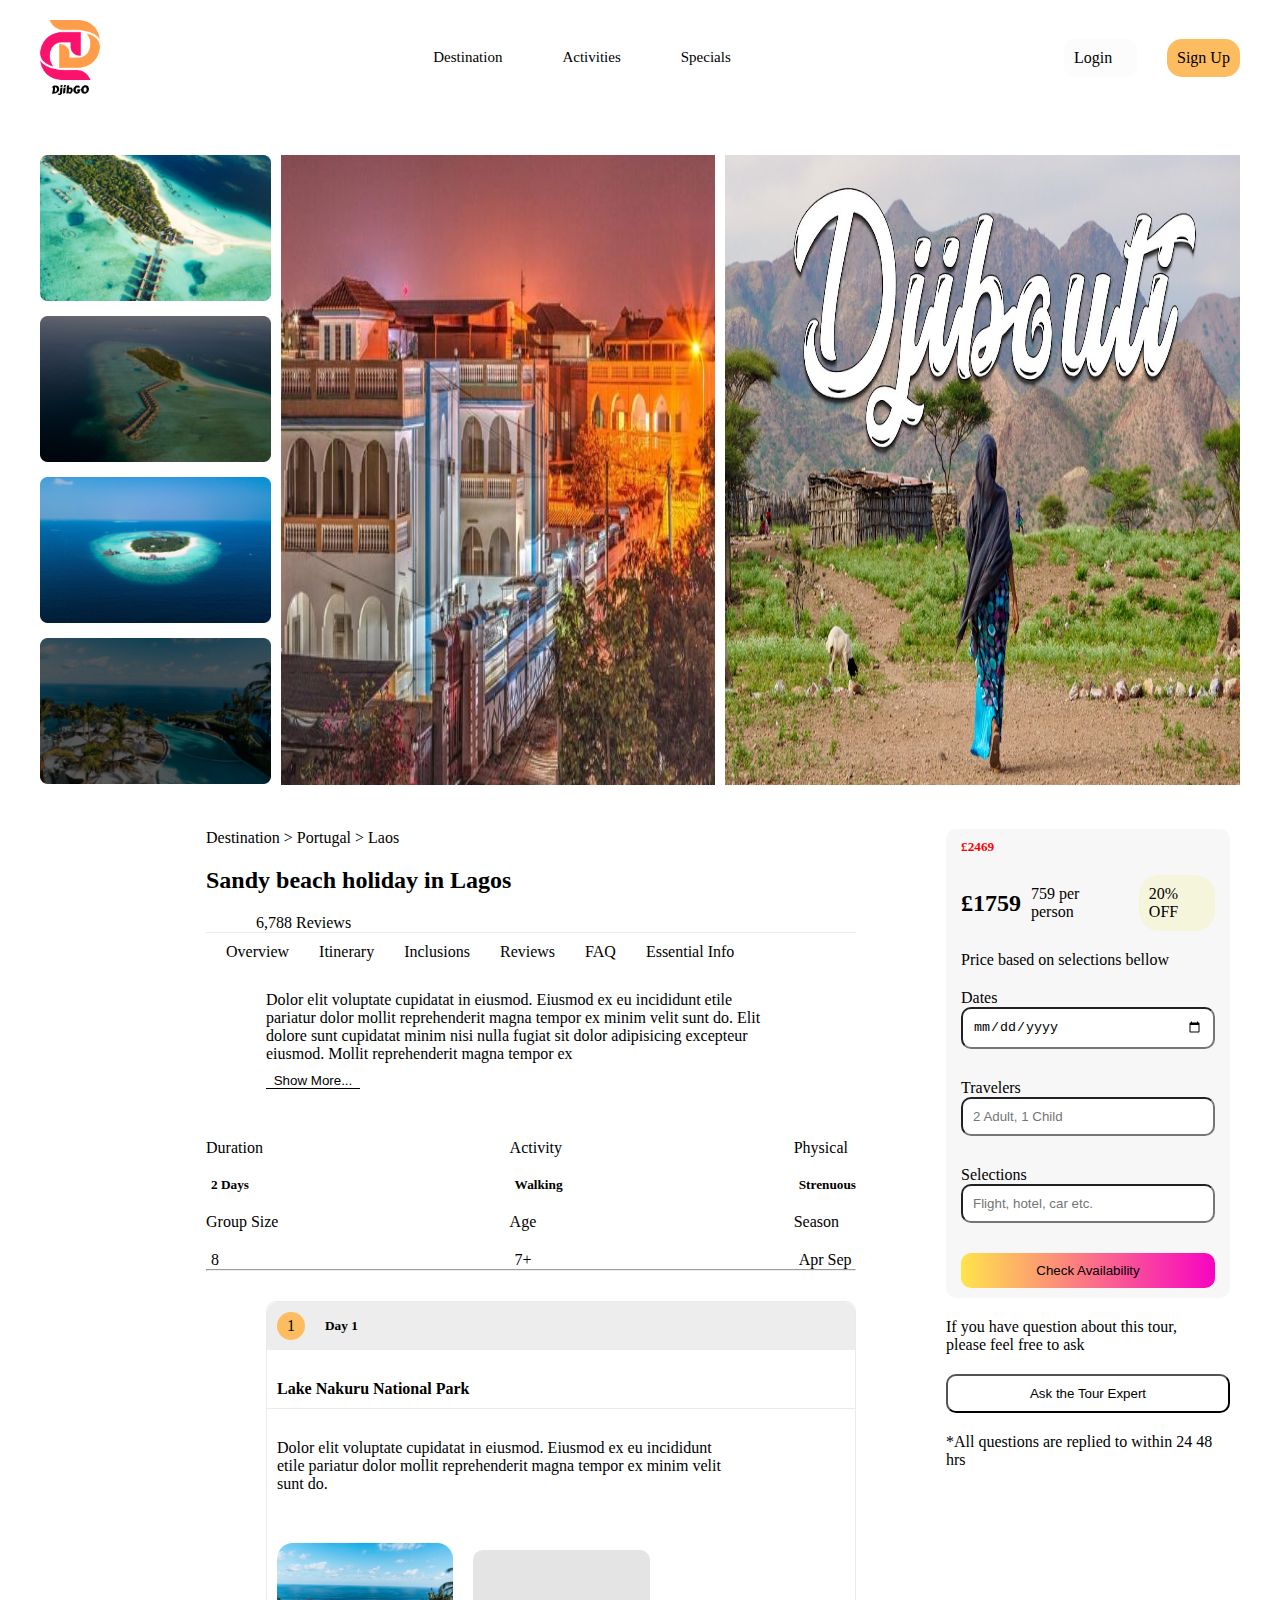
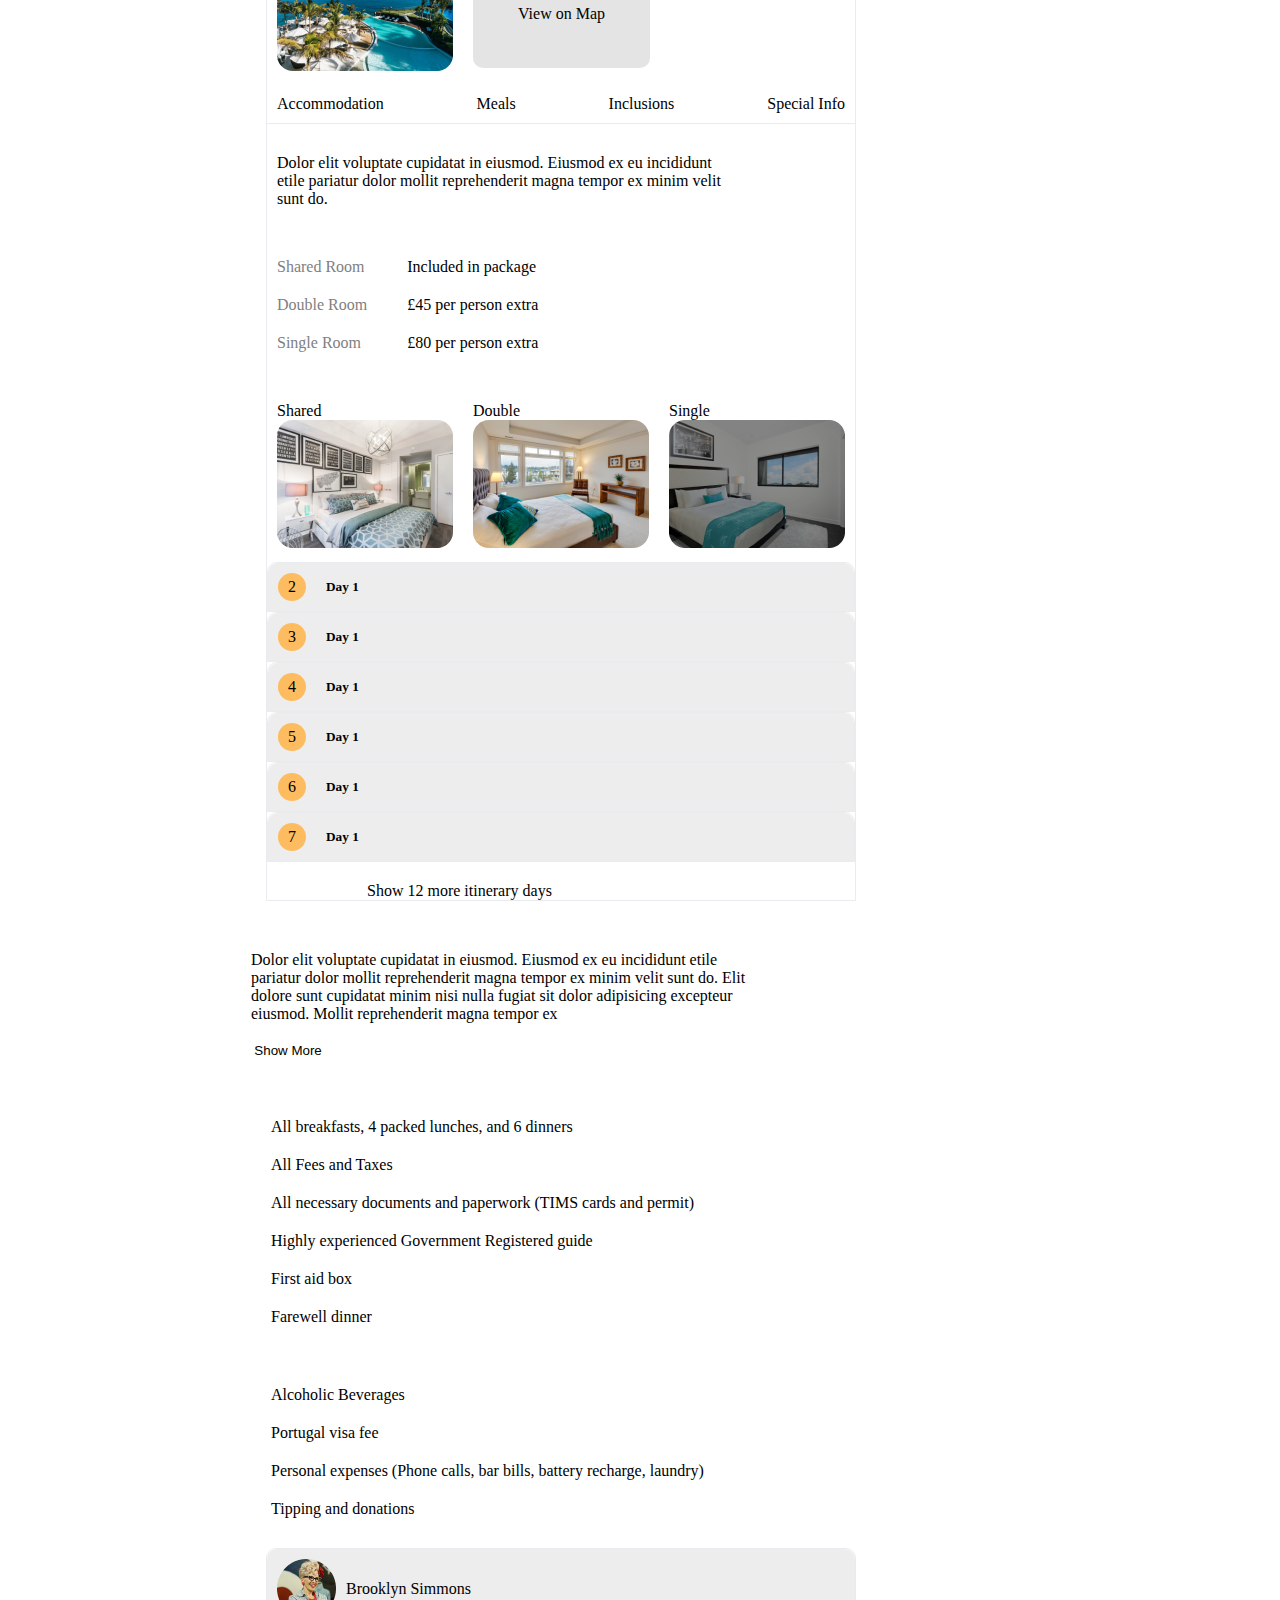
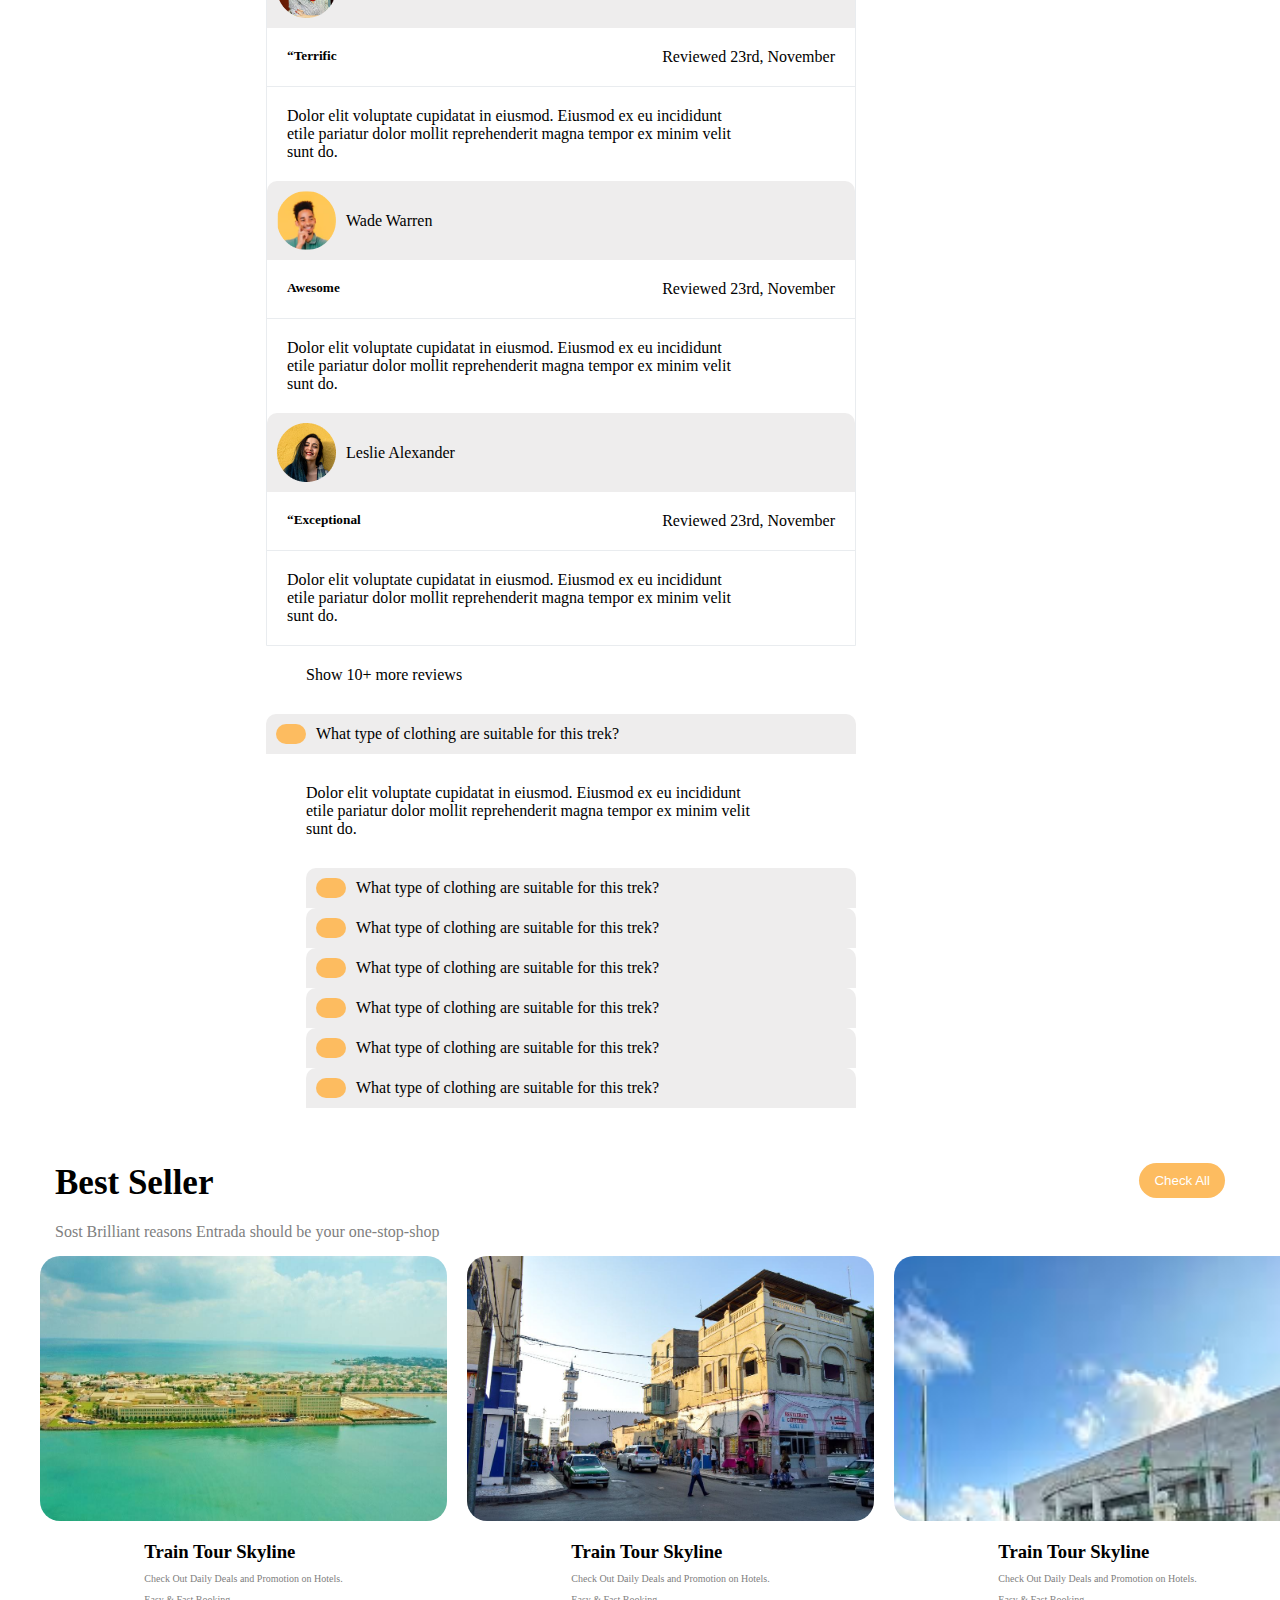
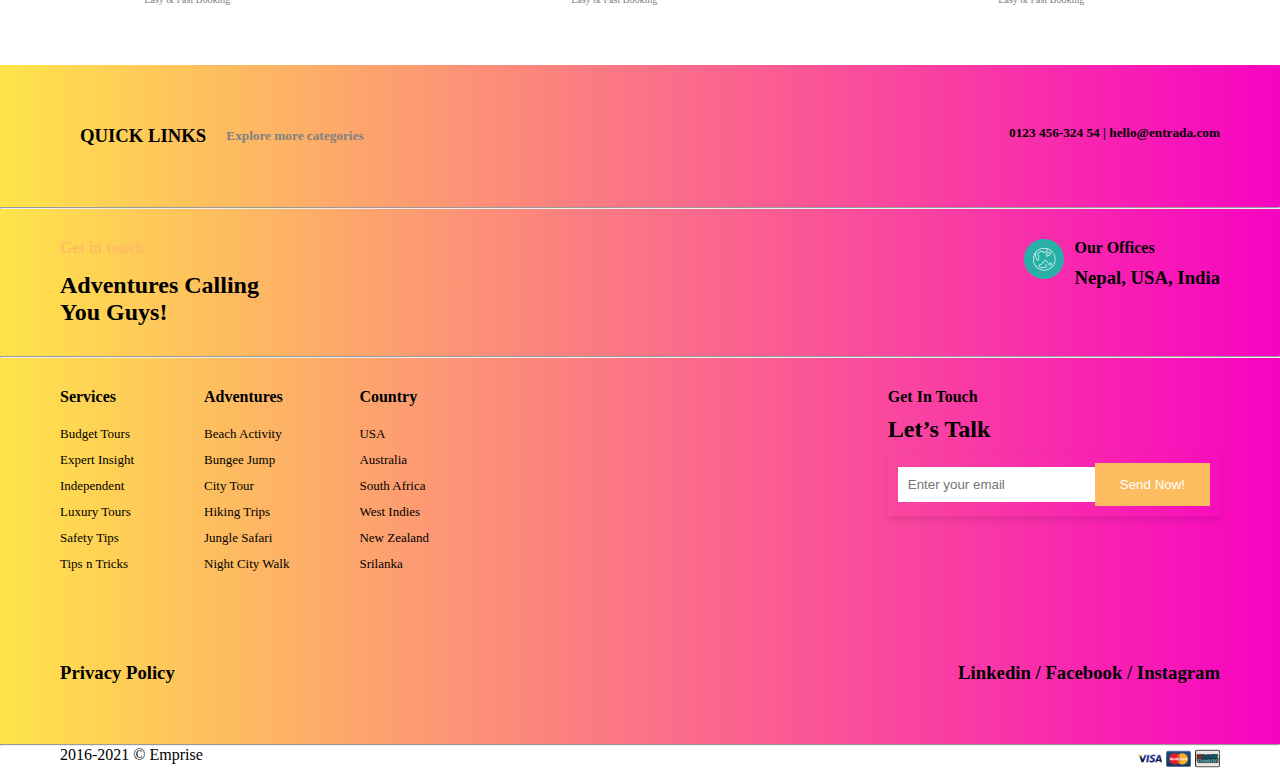
==== pages/detail.html @ 0db9b7c8 "some" ====
<!DOCTYPE html>
<html lang="en">
  <head>
    <meta charset="UTF-8" />
    <meta name="viewport" content="width=device-width, initial-scale=1.0" />
    <title>Document</title>
    <link
      rel="stylesheet"
      href="https://cdnjs.cloudflare.com/ajax/libs/font-awesome/6.5.2/css/all.min.css"
      integrity="sha512-SnH5WK+bZxgPHs44uWIX+LLJAJ9/2PkPKZ5QiAj6Ta86w+fsb2TkcmfRyVX3pBnMFcV7oQPJkl9QevSCWr3W6A=="
      crossorigin="anonymous"
      referrerpolicy="no-referrer"
    />
    <link
      rel="stylesheet"
      href="https://cdnjs.cloudflare.com/ajax/libs/OwlCarousel2/2.3.4/assets/owl.carousel.min.css"
    />

    <link
      rel="stylesheet"
      href="https://cdnjs.cloudflare.com/ajax/libs/OwlCarousel2/2.3.4/assets/owl.theme.default.min.css"
    />
    <script
      src="https://cdnjs.cloudflare.com/ajax/libs/jquery/3.7.1/jquery.min.js"
      integrity="sha512-v2CJ7UaYy4JwqLDIrZUI/4hqeoQieOmAZNXBeQyjo21dadnwR+8ZaIJVT8EE2iyI61OV8e6M8PP2/4hpQINQ/g=="
      crossorigin="anonymous"
      referrerpolicy="no-referrer"
    ></script>
    <!-- owl carousel js file -->
    <script src="https://cdnjs.cloudflare.com/ajax/libs/OwlCarousel2/2.3.4/owl.carousel.min.js"></script>
    <link rel="stylesheet" href="../style/detail.css" />
  </head>
  <body>
    <header>
      <div class="header-desktop">
        <img src="../images/logo.png" alt="" />
        <div class="header1">
          <div class="logo">
            <nav>
              <ul>
                <li><a href="">Destination</a></li>
                <li><a href="">Activities</a></li>
                <li><a href="">Specials</a></li>
                <a href=""><i class="fa-solid fa-magnifying-glass"></i></a>
              </ul>
            </nav>
          </div>
        </div>
        <div class="header-button">
          <a href="" class="button-1">Login</a>
          <a href="" class="button-2">Sign Up</a>
        </div>
      </div>

      <div class="phone-header">
        <i class="fa-solid fa-bars" id="hamburger-icon"></i>
        <img src="../images/logo.png" alt="" />
        <a href="" class="button-2">Explore</a>
      </div>

      <div class="phone-nav" id="phone-nav-item">
        <div class="logo-nav">
          <img src="../images/logo.png" alt="" />
          <i class="fas fa-times" id="header-close-button"></i>
        </div>
        <nav>
          <ul>
            <li><a href="">Destination</a></li>
            <li><a href="">Activities</a></li>
            <li><a href="">Specials</a></li>
          </ul>
        </nav>
      </div>
    </header>
    <main>
      <section class="details">
        <div class="pictures-4">
          <img src="../images/Image 01.png" alt="" />
          <img src="../images/Image 02.png" alt="" />
          <img src="../images/Image 03.png" alt="" />
          <img src="../images/Image 04.png" alt="" />
        </div>
        <div class="dettails-items owl-carousel owl-theme">
          <div class="picture-1">
            <img src="../images/DJ-by-night.jpg" alt="" />
            <div class="image">
              <i class="fa-regular fa-image"></i>
              <p>1/20</p>
            </div>
          </div>
          <div class="picture-1">
            <img src="../images/maxresdefault.jpg" alt="" />
            <div class="image">
              <i class="fa-regular fa-image"></i>
              <p>1/20</p>
            </div>
          </div>
        </div>
      </section>
      <section class="holiday">
        <div>
          <div>
            <div class="sandy">
              <div class="portugal">
                <p>Destination > Portugal > Laos</p>
                <h2>Sandy beach holiday in Lagos</h2>
                <div class="star">
                  <i class="fa-solid fa-star"></i>
                  <i class="fa-solid fa-star"></i>
                  <i class="fa-solid fa-star"></i>
                  <i class="fa-solid fa-star"></i>
                  <i class="fa-solid fa-star"></i>
                  <p>6,788 Reviews</p>
                </div>
              </div>
            </div>
            <div class="view">
              <ul>
                <li>Overview</li>
                <li>Itinerary</li>
                <li>Inclusions</li>
                <li>Reviews</li>
                <li>FAQ</li>
                <li>Essential Info</li>
              </ul>
            </div>
            <div class="file">
              <div>
                <i class="fa-regular fa-file-lines"></i>
              </div>
              <div class="file-text">
                <p>
                  Dolor elit voluptate cupidatat in eiusmod. Eiusmod ex eu
                  incididunt etile <br />
                  pariatur dolor mollit reprehenderit magna tempor ex minim
                  velit sunt do. Elit <br />
                  dolore sunt cupidatat minim nisi nulla fugiat sit dolor
                  adipisicing excepteur <br />
                  eiusmod. Mollit reprehenderit magna tempor ex
                </p>
                <button>Show More...</button>
              </div>
            </div>
            <div class="duration">
              <div class="size">
                <p>Duration</p>
                <div class="walking">
                  <i class="fa-regular fa-clock"></i>
                  <h5>2 Days</h5>
                </div>
                <p>Group Size</p>
                <div class="walking">
                  <i class="fa-solid fa-user-group"></i>
                  <p>8</p>
                </div>
              </div>
              <div class="size">
                <p>Activity</p>
                <div class="walking">
                  <i class="fa-solid fa-person-walking"></i>
                  <h5>Walking</h5>
                </div>
                <p>Age</p>
                <div class="walking">
                  <i class="fa-solid fa-cake-candles"></i>
                  <p>7+</p>
                </div>
              </div>
              <div class="size">
                <p>Physical</p>
                <div class="walking">
                  <i class="fa-solid fa-hand-fist"></i>
                  <h5>Strenuous</h5>
                </div>
                <p>Season</p>
                <div class="walking">
                  <i class="fa-solid fa-gear"></i>
                  <p>Apr Sep</p>
                </div>
              </div>
            </div>
            <hr />
            <div class="day-1">
              <div class="icon">
                <i class="fa-regular fa-map"></i>
              </div>
              <div class="border">
                <div class="solid">
                  <div class="one">
                    <p>1</p>
                    <h5>Day 1</h5>
                  </div>
                  <div>
                    <i class="fa-solid fa-chevron-down"></i>
                  </div>
                </div>
                <div class="lake">
                  <h4>Lake Nakuru National Park</h4>
                </div>
                <div class="dolor">
                  <p>
                    Dolor elit voluptate cupidatat in eiusmod. Eiusmod ex eu
                    incididunt <br />
                    etile pariatur dolor mollit reprehenderit magna tempor ex
                    minim velit <br />
                    sunt do.
                  </p>
                </div>
                <div class="on-map">
                  <div>
                    <img src="../images/Image (2).png" alt="" />
                  </div>
                  <div class="on">
                    <i class="fa-solid fa-location-dot"></i>
                    <p>View on Map</p>
                  </div>
                </div>
                <div class="meals">
                  <ul>
                    <li>Accommodation</li>
                    <li>Meals</li>
                    <li>Inclusions</li>
                    <li>Special Info</li>
                  </ul>
                </div>
                <div class="dolor">
                  <p>
                    Dolor elit voluptate cupidatat in eiusmod. Eiusmod ex eu
                    incididunt <br />
                    etile pariatur dolor mollit reprehenderit magna tempor ex
                    minim velit <br />
                    sunt do.
                  </p>
                </div>
                <div class="package">
                  <div class="extra">
                    <p class="text-grey">Shared Room</p>
                    <p class="text-grey">Double Room</p>
                    <p class="text-grey">Single Room</p>
                  </div>
                  <div class="extra">
                    <p>Included in package</p>
                    <p>£45 per person extra</p>
                    <p>£80 per person extra</p>
                  </div>
                </div>
                <div class="double">
                  <div>
                    <p>Shared</p>
                    <img src="../images/Rectangle 27.png" alt="" />
                  </div>
                  <div>
                    <p>Double</p>
                    <img src="../images/Rectangle 27 (1).png" alt="" />
                  </div>
                  <div>
                    <p>Single</p>
                    <img src="../images/Rectangle 27 (2).png" alt="" />
                  </div>
                </div>
                <div class="border">
                  <div class="solid">
                    <div class="one">
                      <p>2</p>
                      <h5>Day 1</h5>
                    </div>
                    <div>
                      <i class="fa-solid fa-chevron-down"></i>
                    </div>
                  </div>
                </div>
                <div class="border">
                  <div class="solid">
                    <div class="one">
                      <p>3</p>
                      <h5>Day 1</h5>
                    </div>
                    <div>
                      <i class="fa-solid fa-chevron-down"></i>
                    </div>
                  </div>
                </div>
                <div class="border">
                  <div class="solid">
                    <div class="one">
                      <p>4</p>
                      <h5>Day 1</h5>
                    </div>
                    <div>
                      <i class="fa-solid fa-chevron-down"></i>
                    </div>
                  </div>
                </div>
                <div class="border">
                  <div class="solid">
                    <div class="one">
                      <p>5</p>
                      <h5>Day 1</h5>
                    </div>
                    <div>
                      <i class="fa-solid fa-chevron-down"></i>
                    </div>
                  </div>
                </div>
                <div class="border">
                  <div class="solid">
                    <div class="one">
                      <p>6</p>
                      <h5>Day 1</h5>
                    </div>
                    <div>
                      <i class="fa-solid fa-chevron-down"></i>
                    </div>
                  </div>
                </div>
                <div class="border">
                  <div class="solid">
                    <div class="one">
                      <p>7</p>
                      <h5>Day 1</h5>
                    </div>
                    <div>
                      <i class="fa-solid fa-chevron-down"></i>
                    </div>
                  </div>
                </div>
                <div class="more">
                  <p>Show 12 more itinerary days</p>
                </div>
              </div>
            </div>
          </div>
          <section class="elit">
            <div>
              <i class="fa-solid fa-umbrella"></i>
            </div>
            <div class="pariatur">
              <div class="sunt">
                <p>Dolor elit voluptate cupidatat in eiusmod. Eiusmod ex eu incididunt etile <br>
                  pariatur dolor mollit reprehenderit magna tempor ex minim velit sunt do. Elit <br>
                  dolore sunt cupidatat minim nisi nulla fugiat sit dolor adipisicing excepteur <br>
                  eiusmod. Mollit reprehenderit magna tempor ex</p>
                  <button>Show More</button>
              </div>
                <div class="lunches">
                 <div class="dinners">
                  <i class="fa-solid fa-check"></i>
                  <p>All breakfasts, 4 packed lunches, and 6 dinners</p>
                 </div>
                 <div class="dinners">
                  <i class="fa-solid fa-check"></i>
                  <p>All Fees and Taxes</p>
                 </div>
                 <div class="dinners">
                  <i class="fa-solid fa-check"></i>
                  <p>All necessary documents and paperwork (TIMS cards and permit)</p>
                 </div>
                 <div class="dinners">
                  <i class="fa-solid fa-check"></i>
                  <p>Highly experienced Government Registered guide</p>
                 </div>
                 <div class="dinners">
                  <i class="fa-solid fa-check"></i>
                  <p>First aid box</p>
                 </div>
                 <div  class="dinners">
                  <i class="fa-solid fa-check"></i>
                 <p>Farewell dinner</p>
                 </div>
                 <div class="lunches">
                  <div class="visa">
                    <i class="fa-solid fa-xmark"></i>
                    <p>Alcoholic Beverages</p>
                  </div>
                  <div class="visa">
                    <i class="fa-solid fa-xmark"></i>
                    <p>Portugal visa fee</p>
                  </div>
                 <div class="visa" >
                  <i class="fa-solid fa-xmark"></i>
                  <p>Personal expenses (Phone calls, bar bills, battery recharge, laundry)</p>
                 </div>
                 <div class="visa">
                  <i class="fa-solid fa-xmark"></i>
                  <p>Tipping and donations</p>
                 </div>
                 </div>
                </div>
            </div>
          </section>
              <div class="day-1">
               <div class="icon">
                <i class="fa-solid fa-star-of-david"></i>
               </div>
                <div class="border">
                  <div class="solid">
                    <div class="brooklyn">
                      <img src="../images/Badge.png" alt="">
                      <p>Brooklyn Simmons</p>
                    </div>
                  <div class="simons">
                    <i class="fa-solid fa-star"></i>
                  <i class="fa-solid fa-star"></i>
                  <i class="fa-solid fa-star"></i>
                  <i class="fa-solid fa-star"></i>
                  <i class="fa-solid fa-star"></i>
                  </div>
                  </div>
                  <div class="november">
                    <h5>“Terrific</h5>
                    <p>Reviewed 23rd, November</p>
                  </div>
                  <div class="molit">
                    <p>Dolor elit voluptate cupidatat in eiusmod. Eiusmod ex eu incididunt <br>
                      etile pariatur dolor mollit reprehenderit magna tempor ex minim velit <br>
                      sunt do.</p>
                  </div>
                  <div class="solid">
                    <div class="brooklyn">
                      <img src="../images/Badge (1).png" alt="">
                      <p>Wade Warren</p>
                    </div>
                  <div class="simons">
                    <i class="fa-solid fa-star"></i>
                  <i class="fa-solid fa-star"></i>
                  <i class="fa-solid fa-star"></i>
                  <i class="fa-solid fa-star"></i>
                  <i class="fa-solid fa-star"></i>
                  </div>
                  </div>
                  <div class="november">
                    <h5>Awesome</h5>
                    <p>Reviewed 23rd, November</p>
                  </div>
                  <div class="molit">
                    <p>Dolor elit voluptate cupidatat in eiusmod. Eiusmod ex eu incididunt <br>
                      etile pariatur dolor mollit reprehenderit magna tempor ex minim velit <br>
                      sunt do.</p>
                  </div>
                  <div class="solid">
                    <div class="brooklyn">
                      <img src="../images/Badge (2).png" alt="">
                      <p>Leslie Alexander</p>
                    </div>
                  <div class="simons">
                    <i class="fa-solid fa-star"></i>
                  <i class="fa-solid fa-star"></i>
                  <i class="fa-solid fa-star"></i>
                  <i class="fa-solid fa-star"></i>
                  <i class="fa-solid fa-star"></i>
                  </div>
                  </div>
                  <div class="november">
                    <h5>“Exceptional</h5>
                    <p>Reviewed 23rd, November</p>
                  </div>
                  <div class="molit">
                    <p>Dolor elit voluptate cupidatat in eiusmod. Eiusmod ex eu incididunt <br>
                      etile pariatur dolor mollit reprehenderit magna tempor ex minim velit <br>
                      sunt do.</p>
                  </div>
                </div>
              </div>
              <div class="more">
                <p>Show 10+ more reviews</p>
              </div>
              <div class="day-1">
                <div class="icon">
                  <i class="fa-regular fa-circle-question"></i>
                </div>
              <div class="solid">
               <div class="what">
                <i class="fa-solid fa-question"></i>
                <p>What type of clothing are suitable for this trek?</p>
               </div>
                <div>
                  <i class="fa-solid fa-chevron-down"></i>
                </div>
              </div> 
              </div>
              <div class="type">
              <p>Dolor elit voluptate cupidatat in eiusmod. Eiusmod ex eu incididunt <br>
                etile pariatur dolor mollit reprehenderit magna tempor ex minim velit <br>
                sunt do.</p>
            </div>
            <div class="velit">
              <div class="solid">
                <div class="what">
                 <i class="fa-solid fa-question"></i>
                 <p>What type of clothing are suitable for this trek?</p>
                </div>
                 <div>
                   <i class="fa-solid fa-chevron-down"></i>
                 </div>
               </div> 
               <div class="solid">
                <div class="what">
                 <i class="fa-solid fa-question"></i>
                 <p>What type of clothing are suitable for this trek?</p>
                </div>
                 <div>
                   <i class="fa-solid fa-chevron-down"></i>
                 </div>
               </div> 
               <div class="solid">
                <div class="what">
                 <i class="fa-solid fa-question"></i>
                 <p>What type of clothing are suitable for this trek?</p>
                </div>
                 <div>
                   <i class="fa-solid fa-chevron-down"></i>
                 </div>
               </div> 
               <div class="solid">
                <div class="what">
                 <i class="fa-solid fa-question"></i>
                 <p>What type of clothing are suitable for this trek?</p>
                </div>
                 <div>
                   <i class="fa-solid fa-chevron-down"></i>
                 </div>
               </div> 
               <div class="solid">
                <div class="what">
                 <i class="fa-solid fa-question"></i>
                 <p>What type of clothing are suitable for this trek?</p>
                </div>
                 <div>
                   <i class="fa-solid fa-chevron-down"></i>
                 </div>
               </div> 
               <div class="solid">
                <div class="what">
                 <i class="fa-solid fa-question"></i>
                 <p>What type of clothing are suitable for this trek?</p>
                </div>
                 <div>
                   <i class="fa-solid fa-chevron-down"></i>
                 </div>
               </div> 
            </div>
            </div>
         <div>
          <div class="person">
            <h5>£2469</h5>
            <div class="per">
              <div class="flex">
                <h2>£1759</h2>
                <p>759 per person</p>
              </div>
              <div class="off">
                <p>20% OFF</p>
              </div>
            </div>
            <p>Price based on selections bellow</p>
            <div class="input">
              <div>
                <p>Dates</p>
                <input type="date" placeholder="Select preferred dates" />
              </div>
              <div>
                <p>Travelers</p>
                <input type="text" placeholder="2 Adult, 1 Child" />
              </div>
              <div>
                <p>Selections</p>
                <input type="text" placeholder="Flight, hotel, car etc." />
              </div>
              <button>Check Availability</button>
            </div>
          </div>
          <div class="free">
            <p>
              If you have question about this tour, <br />
              please feel free to ask
            </p>
            <button>Ask the Tour Expert</button>
            <p>*All questions are replied to within 24 48 hrs</p>
          </div>
        </div>
      </section>
      <section class="seller">
        <div class="seller-title">
            <div class="best">
                <h2>Best Seller</h2>
                <p class="text-grey">Sost Brilliant reasons Entrada should be your one-stop-shop</p>
            </div>
            <div>
                <button>Check All</button>
            </div>
        </div>
        <div class="nature">
            <div class="train train-1">
                <div class="days-content">
                    <div class="days">
                        <div>
                            <p>30%</p>
                        </div>
                        <div class="night">
                            <div class="day-night">
                                <h6>10 Days | 09 Night</h6>
                                <h3>$895.50</h3>
                            </div>
                            <div class="explore">
                                <i class="fa-solid fa-share-nodes"></i>
                                <button>Explore</button>
                            </div>
                        </div>
                    </div>
                </div>
                <div>
                    <div class="sky">
                        <h3>Train Tour Skyline</h3>
                        <p class="text-grey">Check Out Daily Deals and Promotion on Hotels.</p>
                        <p class="text-grey">Easy & Fast Booking</p>
                    </div>
                </div>
            </div>
            <div class="train train-2">
                <div class="days-content">
                    <div class="days">
                        <div>
                            <p>30%</p>
                        </div>
                        <div class="night">
                            <div class="day-night">
                                <h6>10 Days | 09 Night</h6>
                                <h3>$895.50</h3>
                            </div>
                            <div class="explore">
                                <i class="fa-solid fa-share-nodes"></i>
                                <button>Explore</button>
                            </div>
                        </div>
                    </div>
                </div>
                <div>
                    <div class="sky">
                        <h3>Train Tour Skyline</h3>
                        <p class="text-grey">Check Out Daily Deals and Promotion on Hotels.</p>
                        <p class="text-grey">Easy & Fast Booking</p>
                    </div>
                </div>
            </div>
            <div class="train train-3">
                <div class="days-content">
                    <div class="days">
                        <div>
                            <p>30%</p>
                        </div>
                        <div class="night">
                            <div class="day-night">
                                <h6>10 Days | 09 Night</h6>
                                <h3>$895.50</h3>
                            </div>
                            <div class="explore">
                                <i class="fa-solid fa-share-nodes"></i>
                                <button>Explore</button>
                            </div>
                        </div>
                    </div>
                </div>
                <div>
                    <div class="sky">
                        <h3>Train Tour Skyline</h3>
                        <p class="text-grey">Check Out Daily Deals and Promotion on Hotels.</p>
                        <p class="text-grey">Easy & Fast Booking</p>
                    </div>
                </div>
            </div>
        </div>
    </section>
     
    </main>
    <footer>
      <div class="links">
        <div class="plus">
          <i class="fa-solid fa-circle-plus"></i>
          <h3>QUICK LINKS</h3>
          <h5 class="text-grey">Explore more categories</h5>
        </div>
        <div>
          <h5>0123 456-324 54 | hello@entrada.com</h5>
        </div>
      </div>
      <hr />
      <div class="footer-content">
        <div class="guys">
          <h4>Get in touch</h4>
          <h2>
            Adventures Calling <br />
            You Guys!
          </h2>
        </div>
        <div class="usa">
          <div>
            <img src="../images/Icon.png" alt="" />
          </div>
          <div class="india">
            <h4>Our Offices</h4>
            <h3>Nepal, USA, India</h3>
            <i class="fa-solid fa-arrow-right-long"></i>
          </div>
        </div>
      </div>
      <hr />
      <div class="footer-items">
        <div class="footer-service">
          <div class="footer-item">
            <h4>Services</h4>
            <ul>
              <li>Budget Tours</li>
              <li>Expert Insight</li>
              <li>Independent</li>
              <li>Luxury Tours</li>
              <li>Safety Tips</li>
              <li>Tips n Tricks</li>
            </ul>
          </div>
          <div class="footer-item">
            <h4>Adventures</h4>
            <ul>
              <li>Beach Activity</li>
              <li>Bungee Jump</li>
              <li>City Tour</li>
              <li>Hiking Trips</li>
              <li>Jungle Safari</li>
              <li>Night City Walk</li>
            </ul>
          </div>
          <div class="footer-item">
            <h4>Country</h4>
            <ul>
              <li>USA</li>
              <li>Australia</li>
              <li>South Africa</li>
              <li>West Indies</li>
              <li>New Zealand</li>
              <li>Srilanka</li>
            </ul>
          </div>
        </div>
        <div>
          <div class="touch">
            <h4>Get In Touch</h4>
            <div class="let">
              <h2>Let’s Talk</h2>
              <i class="fa-solid fa-arrow-right-long"></i>
            </div>
            <div class="envelope">
              <i class="fa-regular fa-envelope"></i>
              <input type="text" placeholder="Enter your email" />
              <button>Send Now!</button>
            </div>
          </div>
        </div>
      </div>
      <div class="policy">
        <div>
          <h3>Privacy Policy</h3>
        </div>
        <div>
          <h3>Linkedin / Facebook / Instagram</h3>
        </div>
      </div>
      <hr />
      <div class="emprise">
        <div>
          <p>2016-2021 © Emprise</p>
        </div>
        <div>
          <img src="../images/visa (1).png" alt="" />
          <img src="../images/card.png" alt="" />
          <img src="../images/bank-transfer.png" alt="" />
        </div>
      </div>
    </footer>
    <script src="../scripts/carousel.js"></script>
  </body>
</html>
---- style/detail.css ----
* {
    box-sizing: border-box;
    padding: 0;
    margin: 0;
  }
  .text-grey {
    color: grey;
  }



header {
    display: flex;
    justify-content: space-between;
    padding: 20px 40px;
    align-items: center;
}

.header-desktop{
    display: flex;
    justify-content: space-between;
}

header img {
    width: 5%;
}
nav ul{
    display: flex;
    justify-content: space-between;
    list-style: none;
    font-size: 15px;
}
nav li  a {
    text-decoration: none;
    margin: 0 30px;
    color: black;
    gap: 30px;
}
.logo {
    display: flex;
    align-items: center;
    gap: 20px;
}
.header1 {
    display: flex;
    align-items: center;
    gap: 50px;
    padding: 15px;
}
header  .header-button  {
    display: flex;
    justify-content: space-between;
    align-items: center;
    gap: 30px;
}
.header-button a { 
    text-decoration: none;
    color: #000;
    width: 73px;  
}
.button-1 {
    background-color: rgba(244, 244, 245, 0.24);
    padding: 10px;
    border-radius: 10px;
}
.button-2 {
    background-color: #fdbc60;
    padding: 10px;
    border-radius: 15px;
}




.phone-header a{
    text-decoration: none;
}
.phone-nav {
    height: 100vh;
    display: none;
    align-items: center;
    z-index: 100;
    position: fixed;
    background-color: rgb(2, 25, 41);
    left: 0;
    right: 0;
    top: 0;
    bottom: 0;
}
.logo-nav {
    display: flex;
    align-items: center;
    justify-content: space-between;
    padding-bottom: 50px;
    margin-bottom: 20px;
    border-bottom: 1px solid white;
    padding: 20px;
}
.phone-nav nav ul {
    display: flex;
    color: white;
    flex-direction: column;
    list-style-type: none;
    gap: 10px;
}
.phone-nav nav ul a {
    color: white;

}
#header-close-button {
    color: white;
}
.phone-header {
    display: none;
}




.details {
    display: flex;
    padding: 40px;
    gap: 10px;
}
.pictures-4 {
    display: flex;
    flex-direction: column;
    gap: 15px;
}
.pictures-4 img {
    height: 146px;
}
.dettails-items {
    display: flex;
    gap: 10px;
    overflow: hidden;
}
.picture-1 {
position: relative;
}
.picture-1 img {
    width: 100%;
    height: 630px;
}

.owl-prev span:hover, .owl-next span:hover {
    background-color: #fdbc60;
}
.owl-dot {
    display: none;
}
.owl-prev span {
    border: 1px solid;
    border-radius: 30px;
    color: white;
    padding:  10px 17px;
    position: absolute;
    left: 10px;
    top: 300px;  
}
.owl-next span{
    border: 1px solid;
    border-radius: 30px;
    color: white;
    padding: 10px 17px;
    position: absolute;
    right: 10px;
    top: 300px;
}
.image {
    display: flex;
    gap: 10px;
    align-items: center;
    background-color: aliceblue;
    height: 40px;
    padding: 20px 30px;
    border-radius: 20px;
    position: absolute;
    right: 15px;
    bottom: -430px;
}
.holiday {
   display: flex; 
   justify-content: space-between;
   padding-left: 206px;
   padding-right: 50px;
   gap: 90px;
} 
.sandy {
    display: flex;
    gap: 10px; 
    border-bottom: 1px solid #E9ECEF;
}
.portugal {
    display: flex;
    flex-direction: column;
    gap: 20px;
}
.star {
    display: flex;
    gap: 10px;
}
.star i {
    color: orange;
}
.square {
    display: flex;
    gap: 10px;
}
.square i{
    background-color: azure;
    padding: 10px;
    border-radius: 20px;
}
.over {
    padding-left: 285px;
}
.view ul {
   display: flex;
   gap: 30px;
   list-style: none;
   padding: 0 20px;
   margin-top: 10px;
}
.file {
    display: flex;
    align-items: center;
    gap: 60px;
    margin-top: 30px;
}
.file i {
    font-size: 50px;
}
.file-text {
    display: flex;
    flex-direction: column;
    gap: 10px;
}
.file-text button {
    width: 94px;
    background-color: transparent;
    border: none;
    border-bottom: 1px solid;

}
.duration {
    display: flex;
    justify-content: space-between;
    margin-top: 50px;
}
.duration i {
    color: #fdbc60;
}
.size {
    display: flex;
    flex-direction: column;
    gap: 20px;
}
.walking {
    display: flex;
    gap: 5px;
}
.person {
    display: flex;
    flex-direction: column; 
    gap: 20px;
    background-color: rgb(248, 247, 247);
    padding: 10px 15px;
    border-radius: 10px;
    width: 100%;
}
.person h5 {
    color: red;
}
.per {
    display: flex;
    justify-content: space-between;
    align-items: center;
    gap: 30px;
}
.flex {
    display: flex;
    align-items: center;
    gap: 10px;
}
.off {
    background-color: beige;
    padding: 10px 10px;
    border-radius: 20px;
}
.input {
    display: flex;
    flex-direction: column;
    gap: 30px;
}
.input input {
    padding: 10px 10px;
    width: 100%;
    border-radius: 10px; 
}
.input button {
    padding: 10px;
    border-radius: 10px;
    background: linear-gradient(90deg, rgb(255, 228, 75) 0%, rgb(247, 3, 194) 100%);
    border: none;

}
.free {
    display: flex;
    flex-direction: column;
    gap: 20px;
    margin-top: 20px;
}
.free button {
    padding: 10px;
    border-radius: 10px;
    background-color: transparent;
}
.free button:hover {
    background: linear-gradient(90deg, rgb(255, 228, 75) 0%, rgb(247, 3, 194) 100%);
}

.day-1 {
    display: flex;
    gap: 60px;
    margin-top: 30px;
}
.icon {
    font-size: 40px;
}
.solid {
    display: flex;
    align-items: center;
    justify-content: space-between;
    width: 100%;
    background-color: rgb(238, 237, 237);
    padding: 10px 10px;
    border-top-left-radius: 10px;
    border-top-right-radius: 10px;
}
.one {
    display: flex;
    gap: 20px;
    align-items: center;
    
}
.one p {
    background-color: #fdbc60;
    padding: 5px 10px;
    border-radius: 20px;
}
.border {
    width: 100%;
    border: 1px solid #E9ECEF;
    border-top-left-radius: 10px;
    border-top-right-radius: 10px;

}
.lake {
    padding: 10px;
    margin-top: 20px;
    border-bottom: 1px solid #E9ECEF;
}
.dolor {
    padding: 10px;
    margin-top: 20px;
} 

.on-map {
    display: flex;
    align-items: center;
    gap: 20px;
    padding: 10px;
    margin-top: 30px;
}
.on {
    background-color: rgb(228, 228, 228);
    display: flex;
    flex-direction: column;
    align-items: center;
    gap: 10px;
    padding: 45px;
    border-radius: 10px;
}
.meals ul {
   display: flex;
   justify-content: space-between;
   padding:10px;
   list-style: none;
   border-bottom: 1px solid #E9ECEF;
}
.package {
    display: flex;
    gap: 40px;
    padding: 10px;
    margin-top: 30px;
}
.extra {
    display: flex;
    flex-direction: column;
    gap: 20px;
}

.double {
    display: flex;
    gap: 20px;
    padding: 10px;
    margin-top: 30px;
    transition: all;
}
.more {
    margin-top: 20px;
}

.elit {
    display: flex;
    gap: 45px;
    margin-top: 50px;
}
.sunt {
    display: flex;
    flex-direction: column;
    gap: 20px;
}
.elit i {
    font-size: 40px;
}
.pariatur {
    display: flex;
    flex-direction: column;
    gap: 20px;
}
.pariatur button {
    width: 15%;
    border: none;
    background-color: transparent;
}

.lunches {
    display: flex;
    flex-direction: column;
    gap: 20px;
    margin-top: 40px;
}
.dinners {
    display: flex;
    gap: 20px;
    align-items: center;
}
.dinners i {
    font-size: 20px;
    color: #fdbc60;
}

.visa {
    display: flex;
    gap: 20px;
    align-items: center;
}
.visa i {
    font-size: 20px;
    color: red;
}

.brooklyn {
    display: flex;
    gap: 10px;
    align-items: center;
}
.simons {
    color: orange;
}
.november {
   display: flex; 
   justify-content: space-between;
   padding: 20px;
   border-bottom: 1px solid #E9ECEF;
}
.molit {
    padding: 20px;
}
.more {
    padding-left: 100px;
}
.what {
    display: flex;
    align-items: center;
    gap: 10px;
}
.what i {
    background-color: #fdbc60;
    padding: 10px 15px;
    border-radius: 30px;
 }
 .type {
    padding-left: 100px;
    margin-top: 30px;
 }
 .velit {
    padding-left: 100px;
    margin-top: 30px;
 }


 .seller {
    justify-content: space-between;
    margin: 40px 40px;
}

.seller-title {
    display: flex;
    justify-content: space-between;
    padding: 15px;
}

.best {
    display: flex;
    flex-direction: column;
    gap: 20px;
}

.best h2 {
    font-size: 35px;
}

.seller button {
    color: white;
    background-color: #fdbc60;
    border: none;
    padding: 10px 15px;
    border-radius: 30px;
}

.days-content {
    border-radius: 20px;
    height: 265px;
    width: 407px;
    display: flex;
    flex-direction: column;
    justify-content: end;
    gap: 10px;
    position: relative;
    transition: transform 0.5s ease-in-out;
}

.days-content:hover .days {
    display: flex;
}

.days {
    margin: 10px;
    color: white;
    display: none;
    flex-direction: column;
    justify-content: end;
}

.days p {
    color: red;
    background-color: pink;
    padding: 5px;
    width: 50px;
    border-radius: 20px;
    position: absolute;
    right: 20px;
    top: 10px;
}

.night {
    display: flex;
    justify-content: space-between;
    padding: 30px;
}

.day-night {
    display: flex;
    flex-direction: column;
    justify-content: space-between;
    font-size: 20px;
    gap: 20px;
    border-bottom: 1px solid;
}

.explore {
    display: flex;
    align-items: center;
    gap: 20px;
    padding-left: 50px;
}

.explore i {
    color: black;
    background-color: white;
    padding: 5px;
    border-radius: 10px;
}

.sky {
    display: flex;
    flex-direction: column;
    gap: 10px;
    padding: 20px;
}

.sky p {
    font-size: 10px;
}

.nature {
    display: flex;
    gap: 20px;
}

.train {
    display: flex;
    flex-direction: column;
    align-items: center;
}

.train-1 .days-content {
    background-image: url('../images/94be095228b7c02c7a2b135975267d9f.jpg');
    background-size: cover;
}

.train-2 .days-content {
    background-image: url('../images/Djibouti-City.jpg');
    background-size: cover;
}

.train-3 .days-content {
    background-image: url('../images/images.jpeg');
    background-size: cover;
}






.links {
    display: flex; 
    justify-content: space-between;
    padding: 60px;
    background: linear-gradient(90deg, rgb(255, 228, 75) 0%, rgb(247, 3, 194) 100%);
 }
 
 .plus {
     display: flex;
     align-items: center;
     gap: 20px;
 }
 .footer-content {
     display: flex;
     justify-content: space-between;
     padding: 30px 60px;
     background: linear-gradient(90deg, rgb(255, 228, 75) 0%, rgb(247, 3, 194) 100%);
 }
 .footer-content img {
     width: 40px;
 }
 .guys {
     display: flex;
     flex-direction: column;
     gap: 15px;
 }
 .guys h4 {
     color: #fdbc60;
 }
 .usa {
     display: flex;
     gap: 10px;
 }
 .india {
     display: flex;
     flex-direction: column;
     gap: 10px;
 }
 .footer-items {
     display: flex;
     justify-content: space-between;
     padding: 30px 60px;
     background: linear-gradient(90deg, rgb(255, 228, 75) 0%, rgb(247, 3, 194) 100%);
 }
 .footer-service {
     display: flex;
     gap: 70px;
 }
 .footer-item   {
     display: flex;
     flex-direction: column;
     gap: 20px;
 }
 .footer-item ul  {
     display: flex;
     flex-direction: column;
     gap: 10px;
    
 }
 .footer-item li {
     list-style: none;
     font-size: 13px;
 }
 .touch {
     display: flex;
     flex-direction: column;
     gap: 10px;
 }
 .let {
     display: flex;
     align-items: baseline;
     gap: 20px;
 } 
 .envelope {
    display: flex;
    align-items: center;
    box-shadow: 0 4px 8px rgba(0, 0, 0, 0.1);
    padding: 10px;
}
.envelope input {
    padding: 10px;
    border: none;
}
.envelope button {
    padding: 14px 25px;
    border: none;
    color: white;
    background-color: #fdbc60;
}
 .policy {
     display: flex;
     justify-content: space-between;
     padding: 60px;
     background: linear-gradient(90deg, rgb(255, 228, 75) 0%, rgb(247, 3, 194) 100%);
 }
 .emprise {
     display: flex;
     justify-content: space-between;
     padding: 0 60px;
 }
 .emprise img {
     width: 25px;
 }
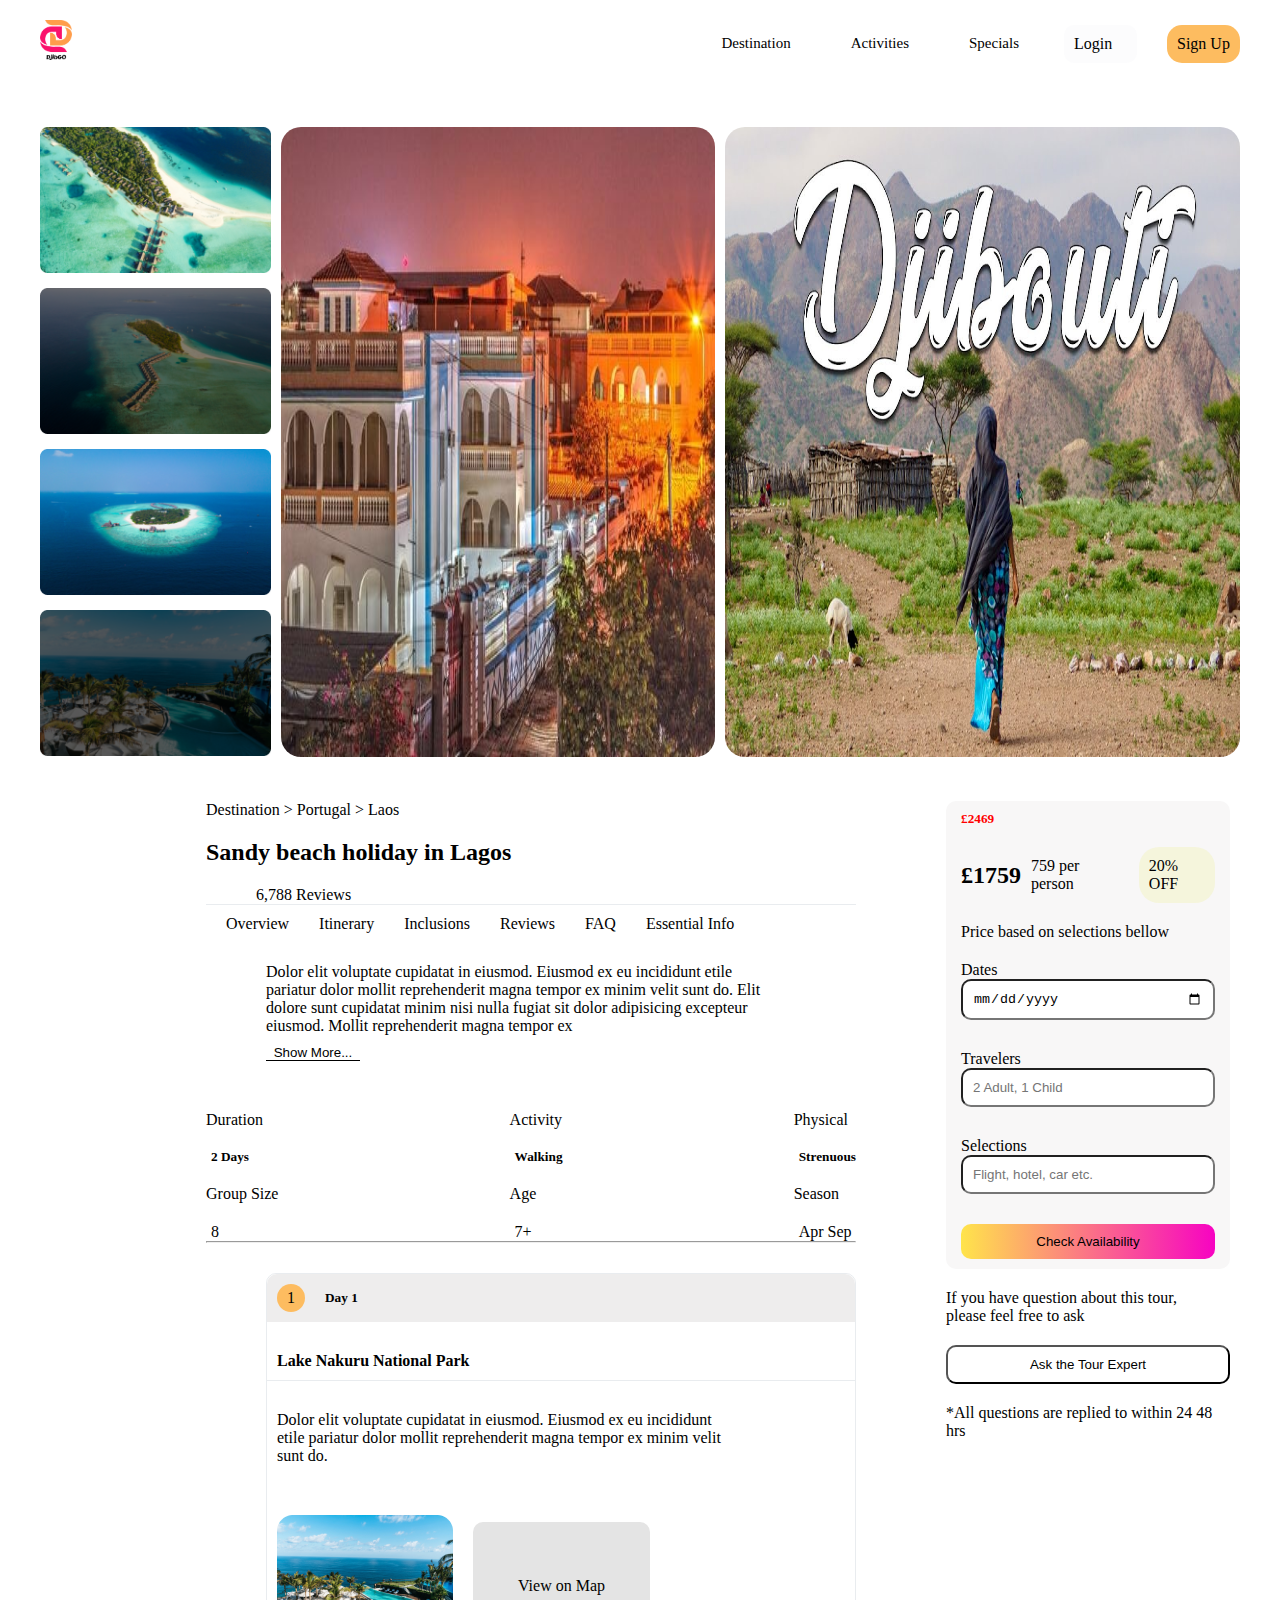
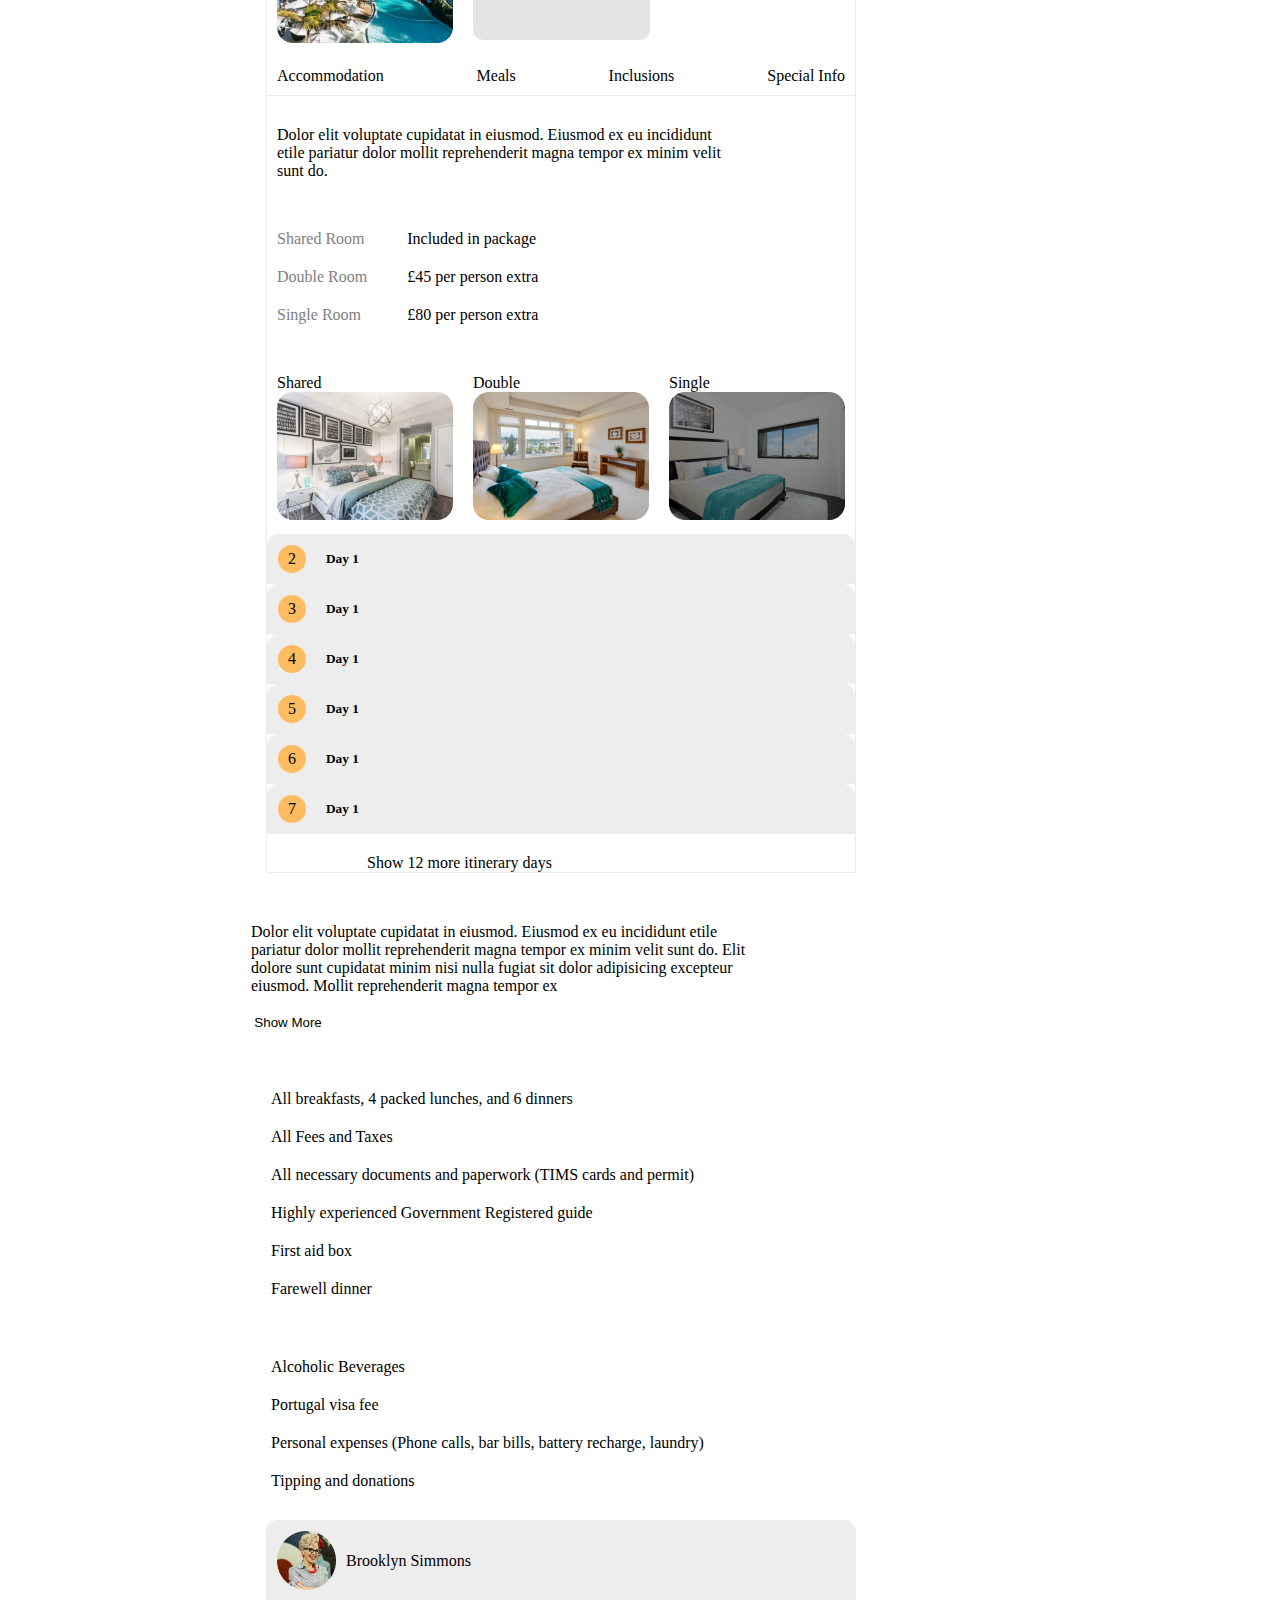
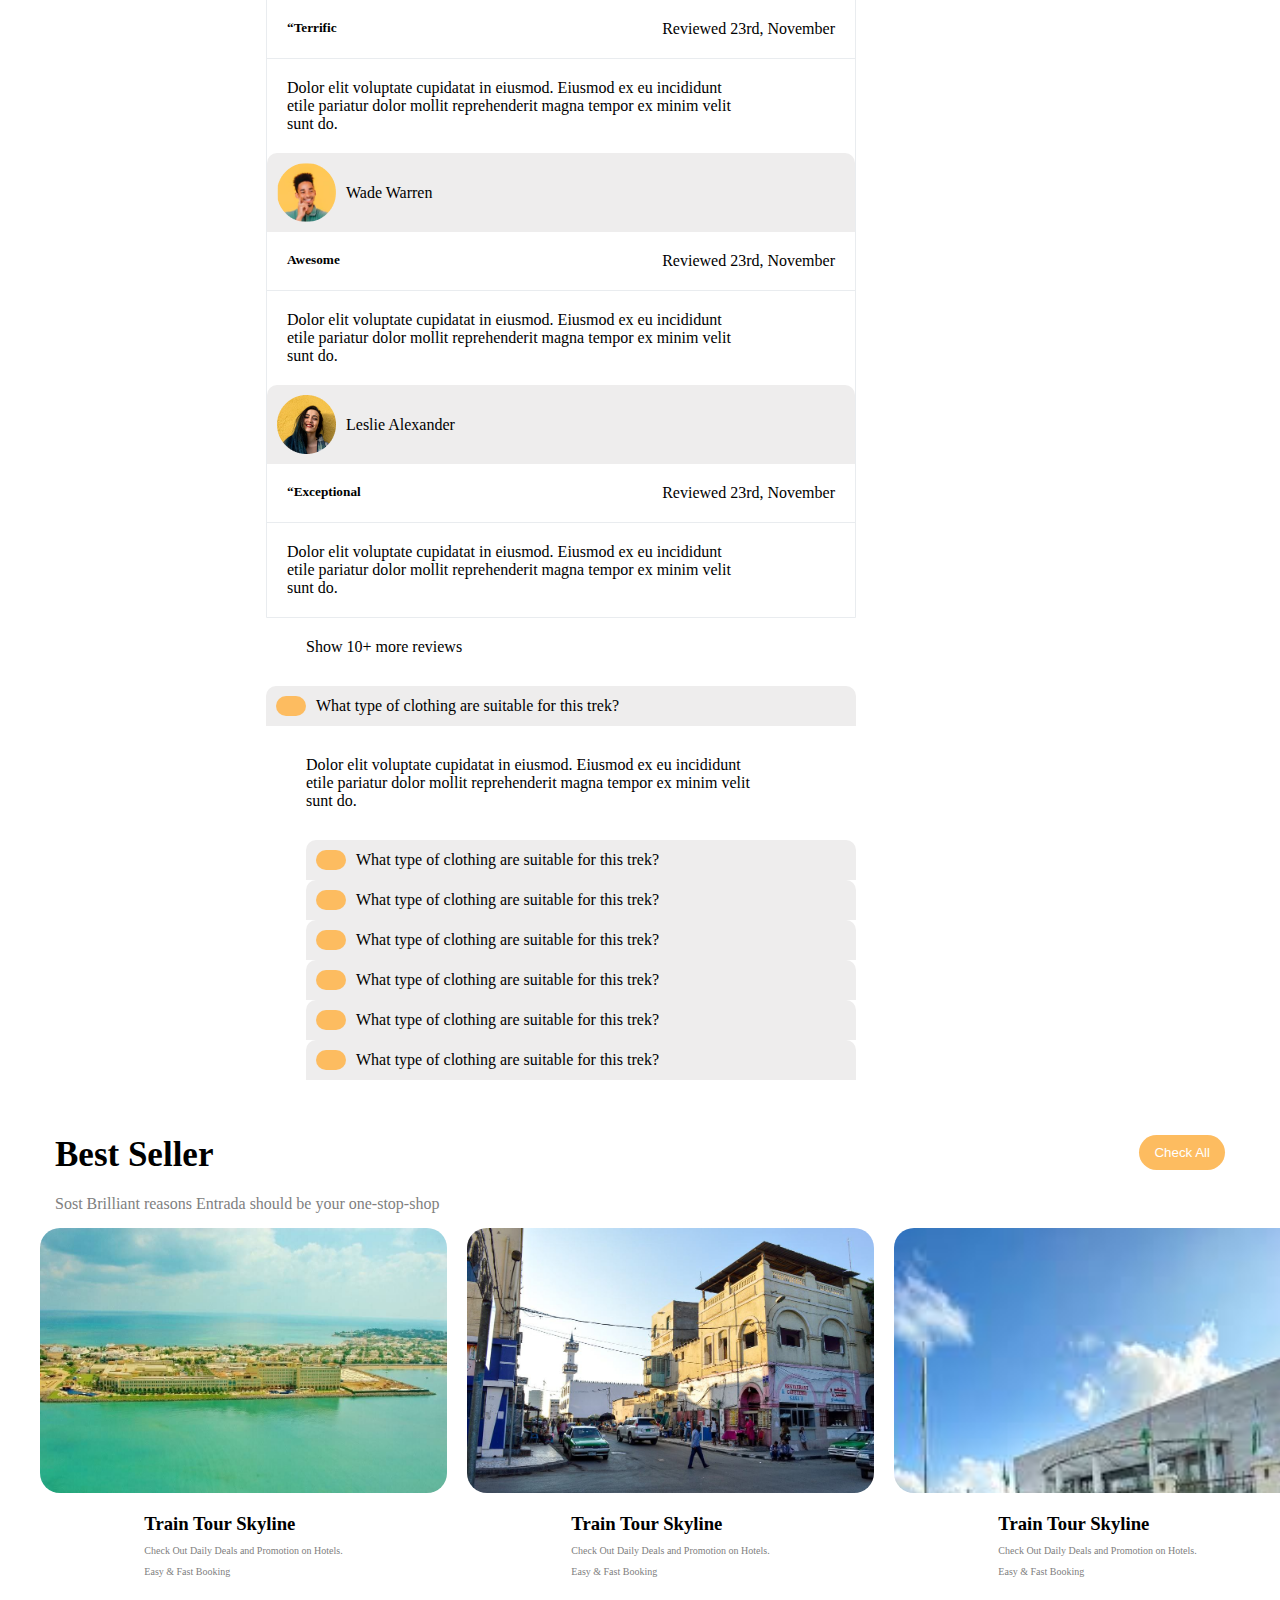
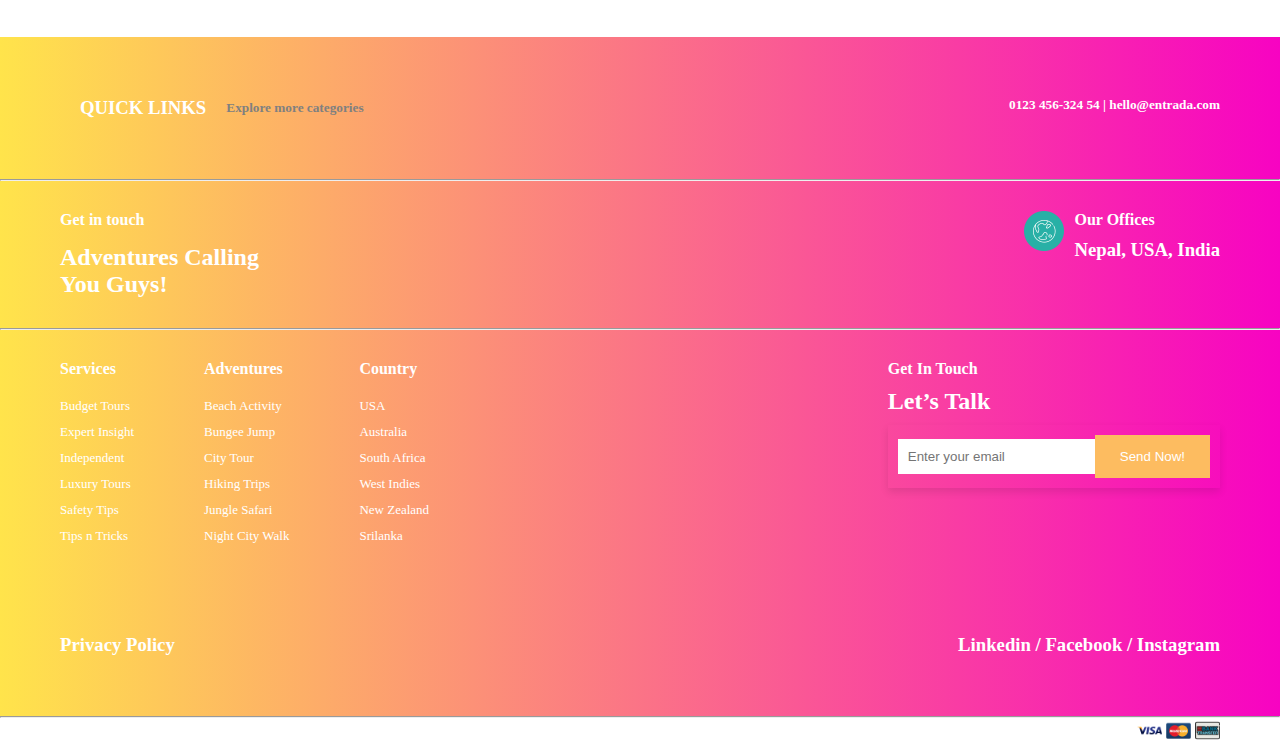
==== commit 927c6bc5: "minor changes" ====
--- a/pages/detail.html
+++ b/pages/detail.html
@@ -33,14 +33,16 @@
   <body>
     <header>
       <div class="header-desktop">
-        <img src="../images/logo.png" alt="" />
+        <a href="index.html">
+          <img src="../images/logo.png" alt="" />
+        </a>
         <div class="header1">
           <div class="logo">
             <nav>
               <ul>
-                <li><a href="">Destination</a></li>
-                <li><a href="">Activities</a></li>
-                <li><a href="">Specials</a></li>
+                <li><a href="#destination-section">Destination</a></li>
+                <li><a href="results.html">Activities</a></li>
+                <li><a href="#seller-section">Specials</a></li>
                 <a href=""><i class="fa-solid fa-magnifying-glass"></i></a>
               </ul>
             </nav>
@@ -60,7 +62,7 @@
 
       <div class="phone-nav" id="phone-nav-item">
         <div class="logo-nav">
-          <img src="../images/logo.png" alt="" />
+          <img src="../images/logo.png" alt=""/>
           <i class="fas fa-times" id="header-close-button"></i>
         </div>
         <nav>
--- a/style/detail.css
+++ b/style/detail.css
@@ -129,6 +129,7 @@
 }
 .pictures-4 img {
     height: 146px;
+   
 }
 .dettails-items {
     display: flex;
@@ -141,6 +142,7 @@
 .picture-1 img {
     width: 100%;
     height: 630px;
+    border-radius: 20px;
 }
 
 .owl-prev span:hover, .owl-next span:hover {
@@ -318,6 +320,7 @@
 }
 .free button:hover {
     background: linear-gradient(90deg, rgb(255, 228, 75) 0%, rgb(247, 3, 194) 100%);
+    color: white;
 }
 
 .day-1 {
@@ -642,6 +645,7 @@
     justify-content: space-between;
     padding: 60px;
     background: linear-gradient(90deg, rgb(255, 228, 75) 0%, rgb(247, 3, 194) 100%);
+    color: white;
  }
  
  .plus {
@@ -654,6 +658,7 @@
      justify-content: space-between;
      padding: 30px 60px;
      background: linear-gradient(90deg, rgb(255, 228, 75) 0%, rgb(247, 3, 194) 100%);
+     color: white;
  }
  .footer-content img {
      width: 40px;
@@ -664,7 +669,7 @@
      gap: 15px;
  }
  .guys h4 {
-     color: #fdbc60;
+    color: white;
  }
  .usa {
      display: flex;
@@ -680,6 +685,7 @@
      justify-content: space-between;
      padding: 30px 60px;
      background: linear-gradient(90deg, rgb(255, 228, 75) 0%, rgb(247, 3, 194) 100%);
+     color: white;
  }
  .footer-service {
      display: flex;
@@ -689,6 +695,7 @@
      display: flex;
      flex-direction: column;
      gap: 20px;
+    
  }
  .footer-item ul  {
      display: flex;
@@ -704,6 +711,7 @@
      display: flex;
      flex-direction: column;
      gap: 10px;
+     color: white;
  }
  .let {
      display: flex;
@@ -731,11 +739,13 @@
      justify-content: space-between;
      padding: 60px;
      background: linear-gradient(90deg, rgb(255, 228, 75) 0%, rgb(247, 3, 194) 100%);
+     color: white;
  }
  .emprise {
      display: flex;
      justify-content: space-between;
      padding: 0 60px;
+     color: white;
  }
  .emprise img {
      width: 25px;
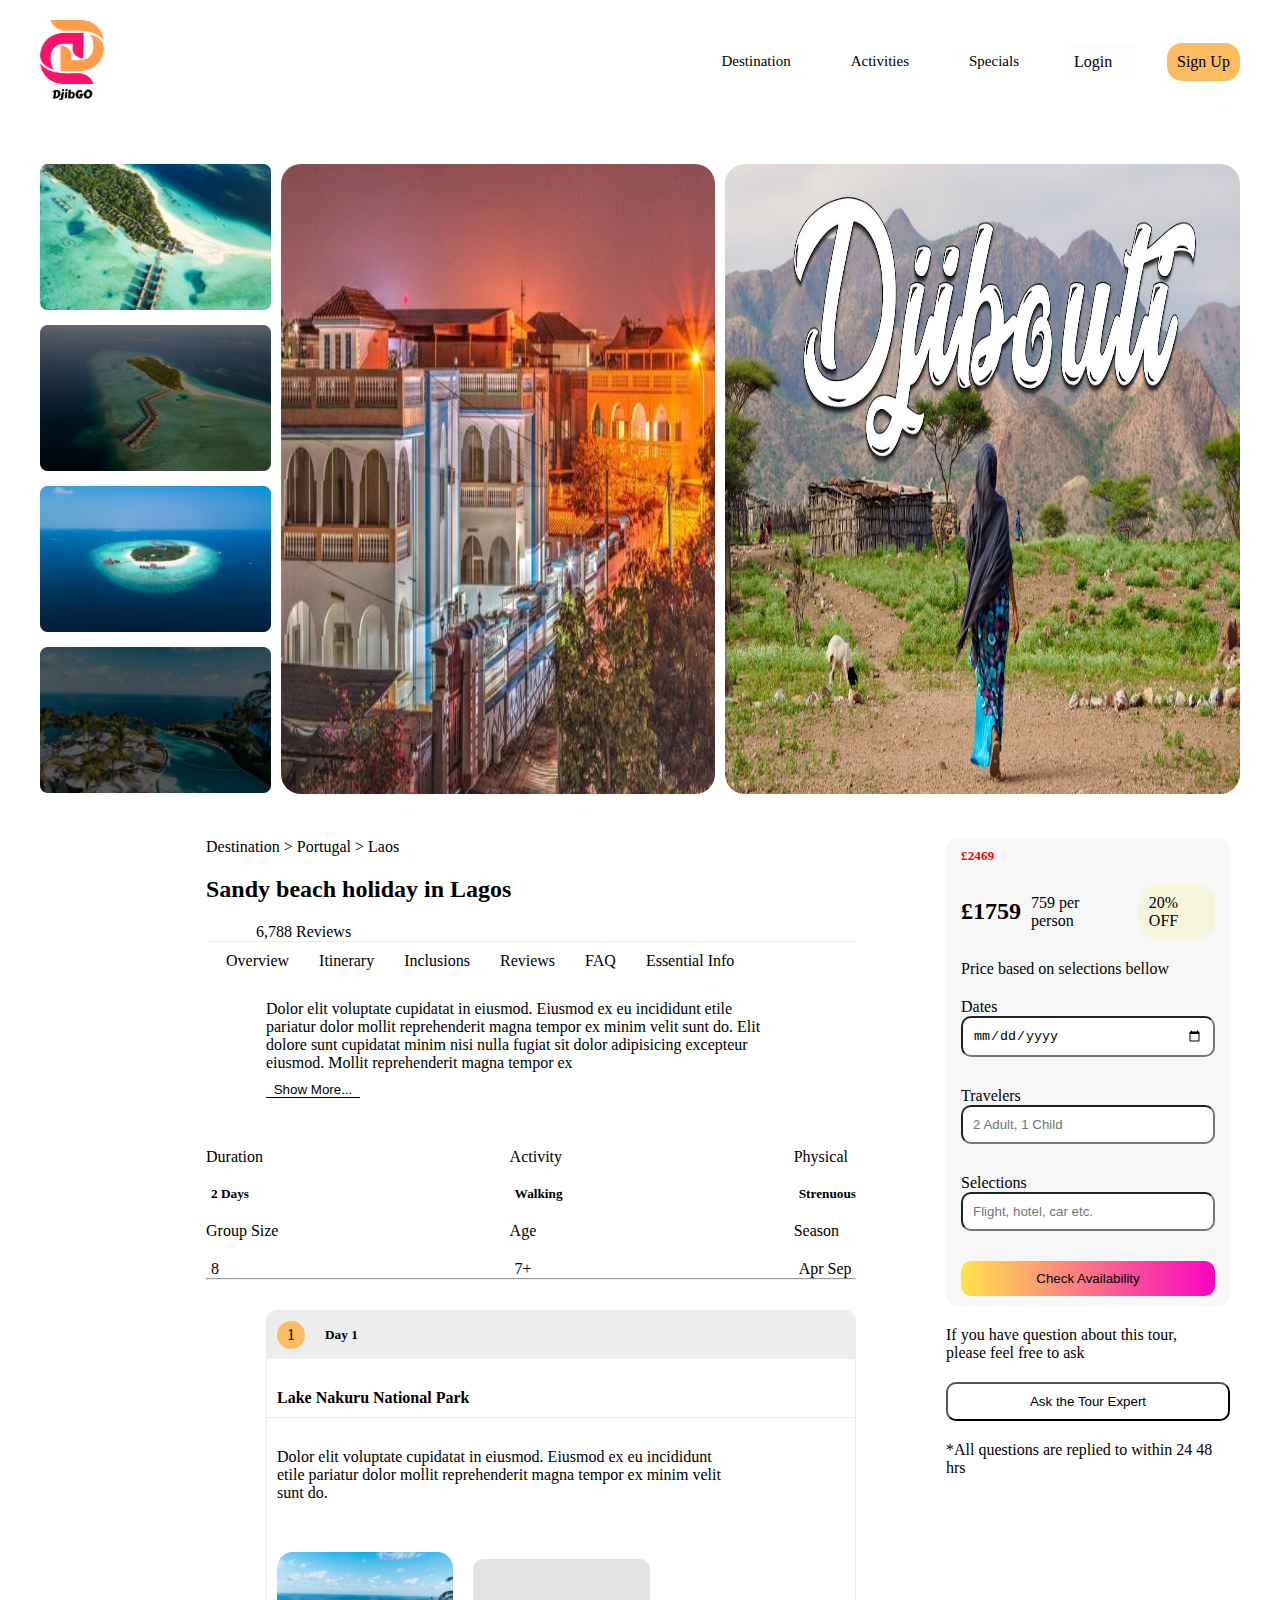
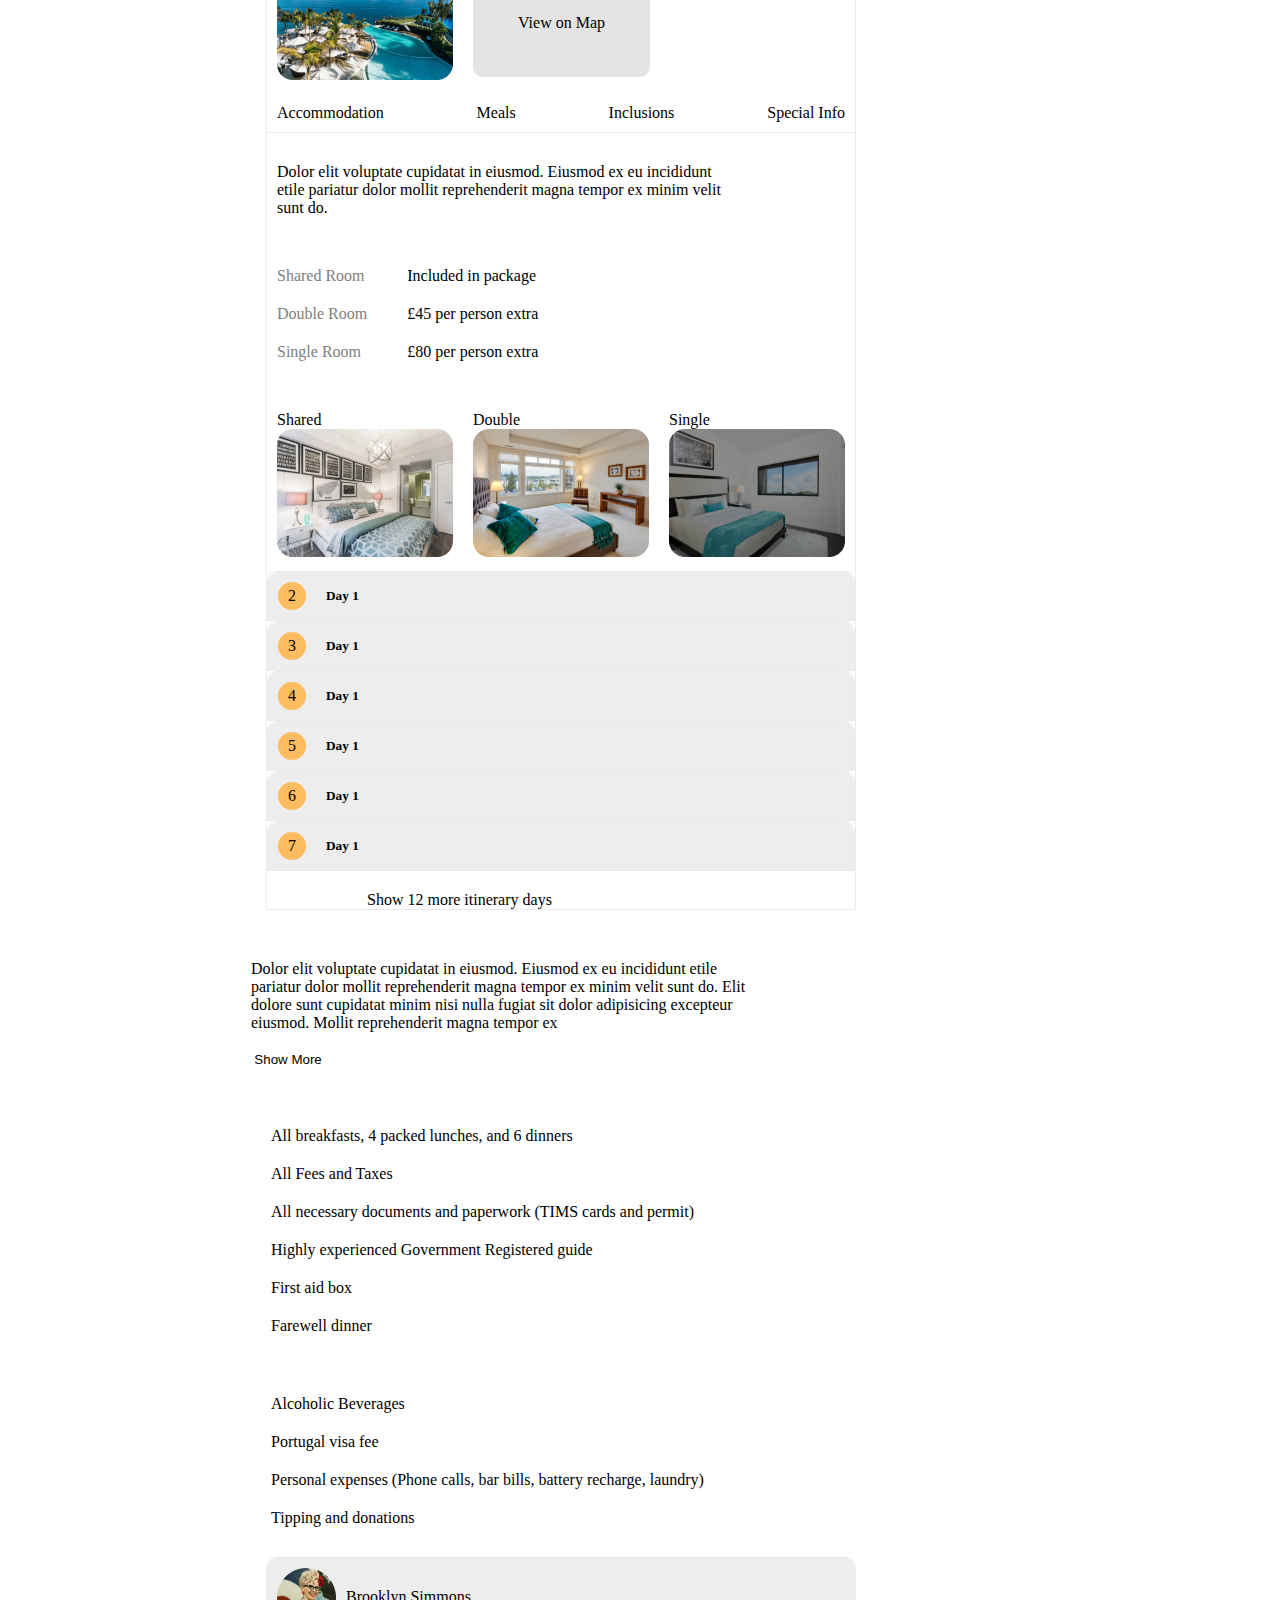
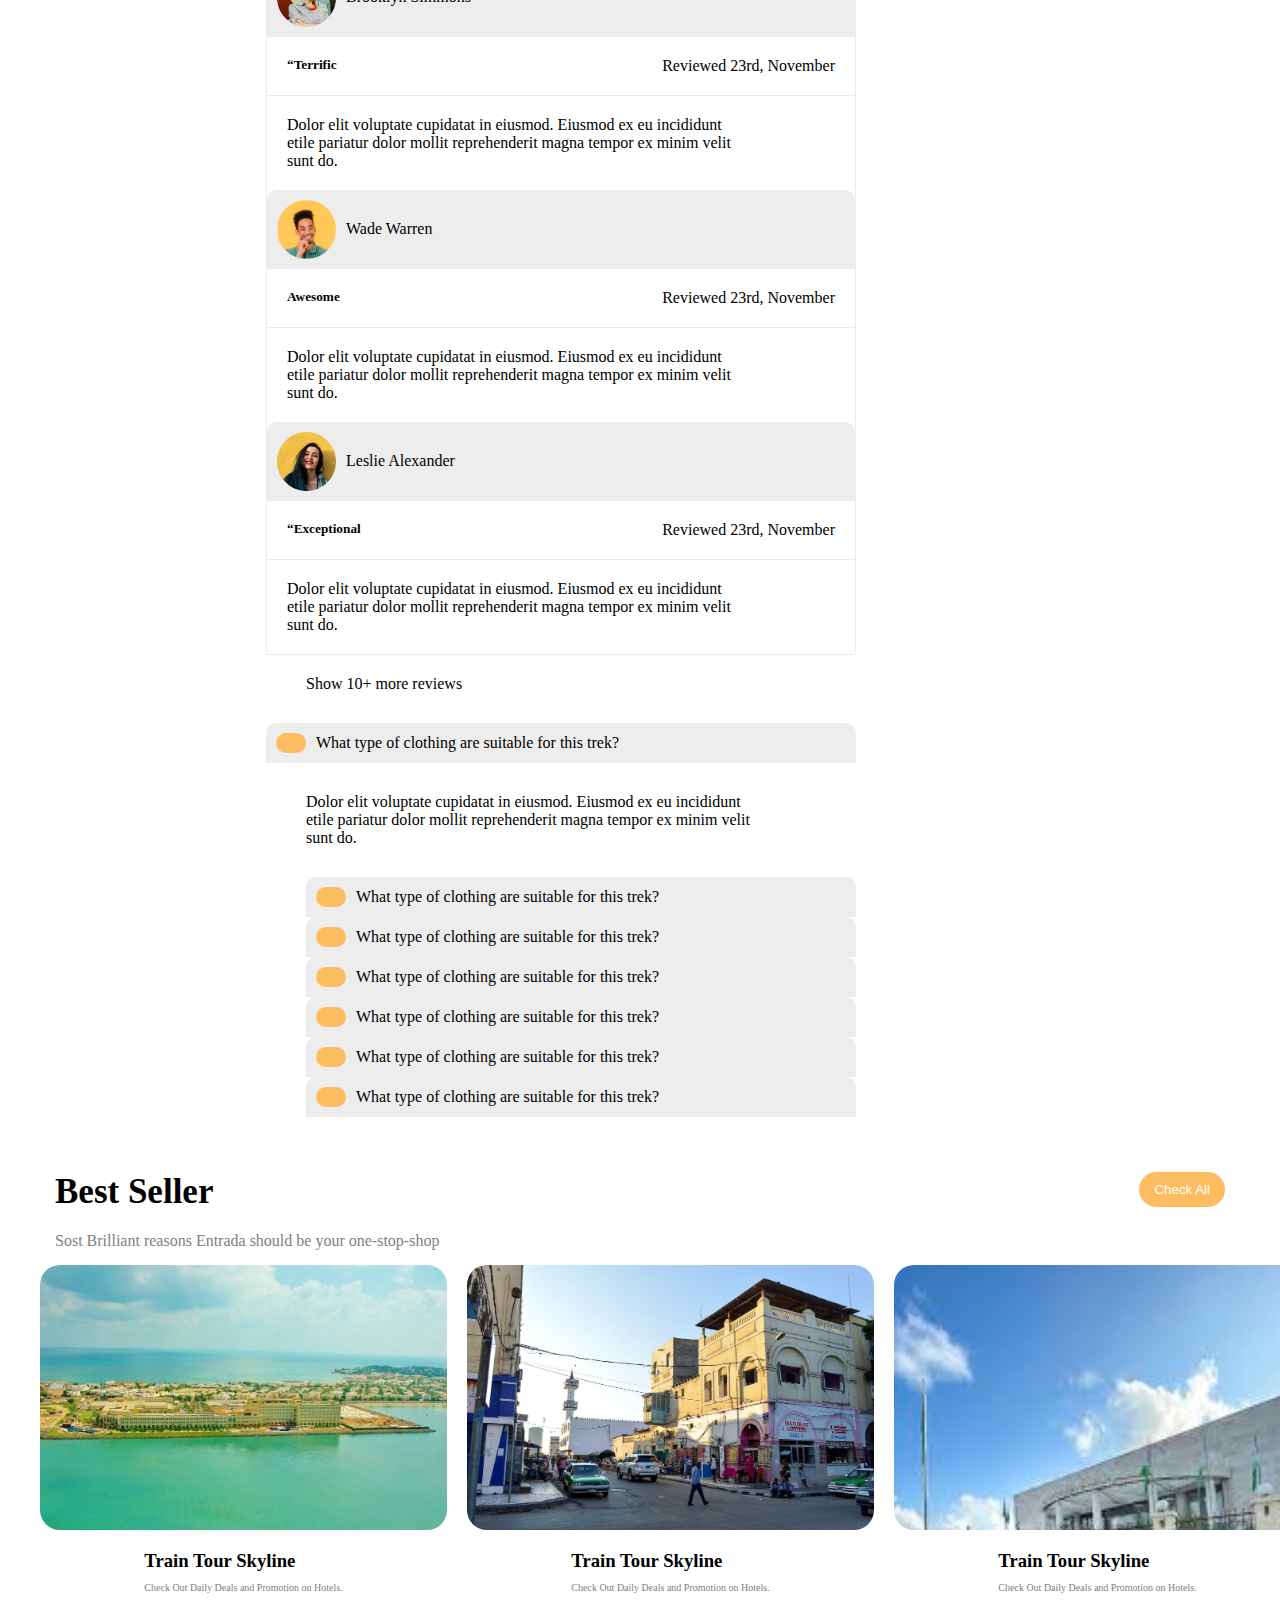
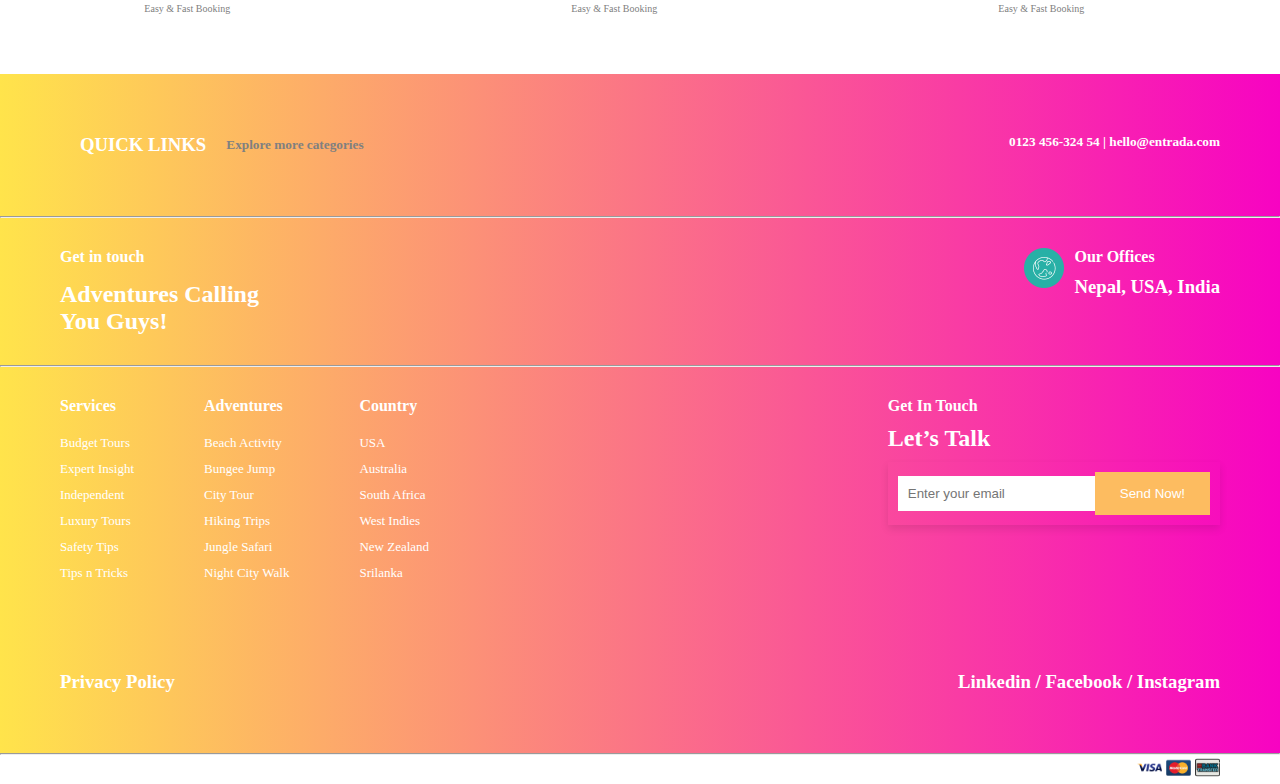
==== commit 60eb765c: "adde je" ====
--- a/pages/detail.html
+++ b/pages/detail.html
@@ -40,7 +40,7 @@
           <div class="logo">
             <nav>
               <ul>
-                <li><a href="#destination-section">Destination</a></li>
+                <li><a href="index.html#destination-section">Destination</a></li>
                 <li><a href="results.html">Activities</a></li>
                 <li><a href="#seller-section">Specials</a></li>
                 <a href=""><i class="fa-solid fa-magnifying-glass"></i></a>
@@ -67,9 +67,9 @@
         </div>
         <nav>
           <ul>
-            <li><a href="">Destination</a></li>
-            <li><a href="">Activities</a></li>
-            <li><a href="">Specials</a></li>
+            <li><a href="index.html#destination-section">Destination</a></li>
+            <li><a href="#results.htm">Activities</a></li>
+            <li><a href="index.html#seller-section">Specials</a></li>
           </ul>
         </nav>
       </div>
--- a/style/detail.css
+++ b/style/detail.css
@@ -22,7 +22,7 @@
 }
 
 header img {
-    width: 5%;
+    width: 10%;
 }
 nav ul{
     display: flex;
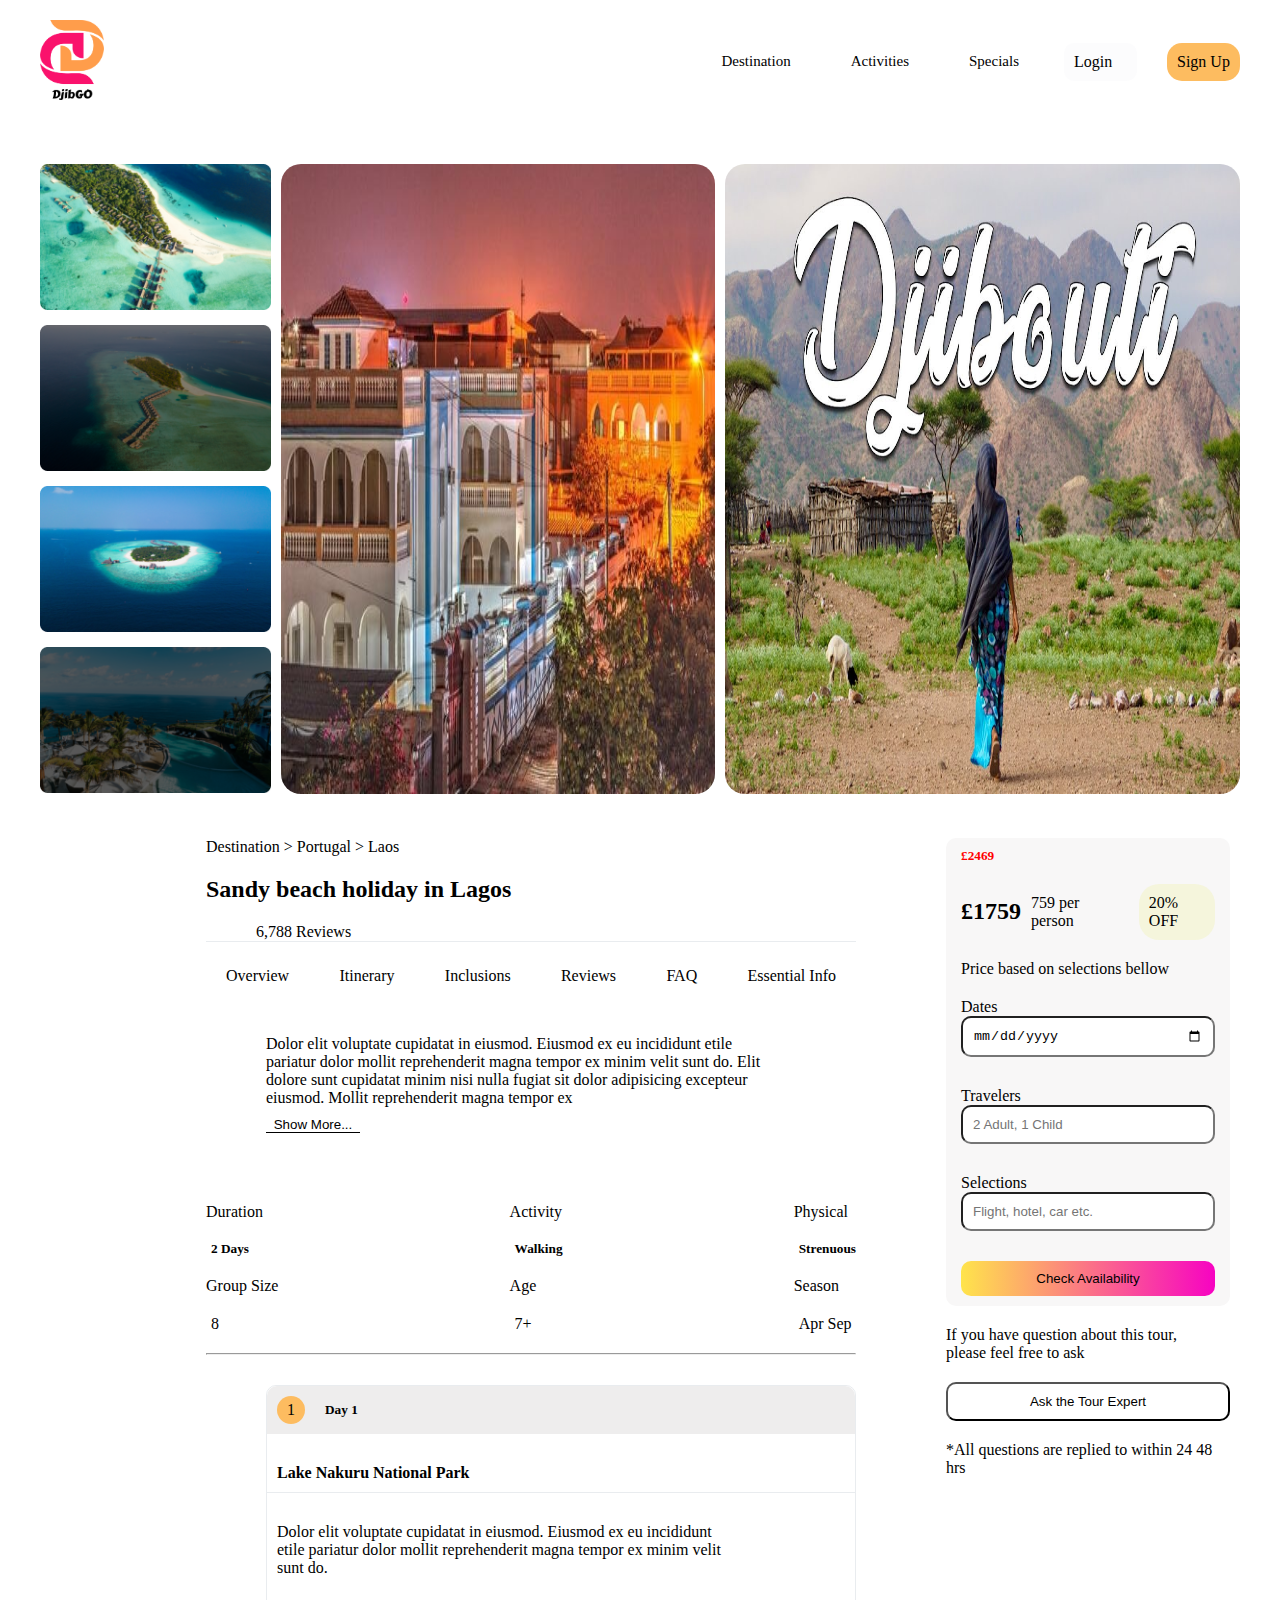
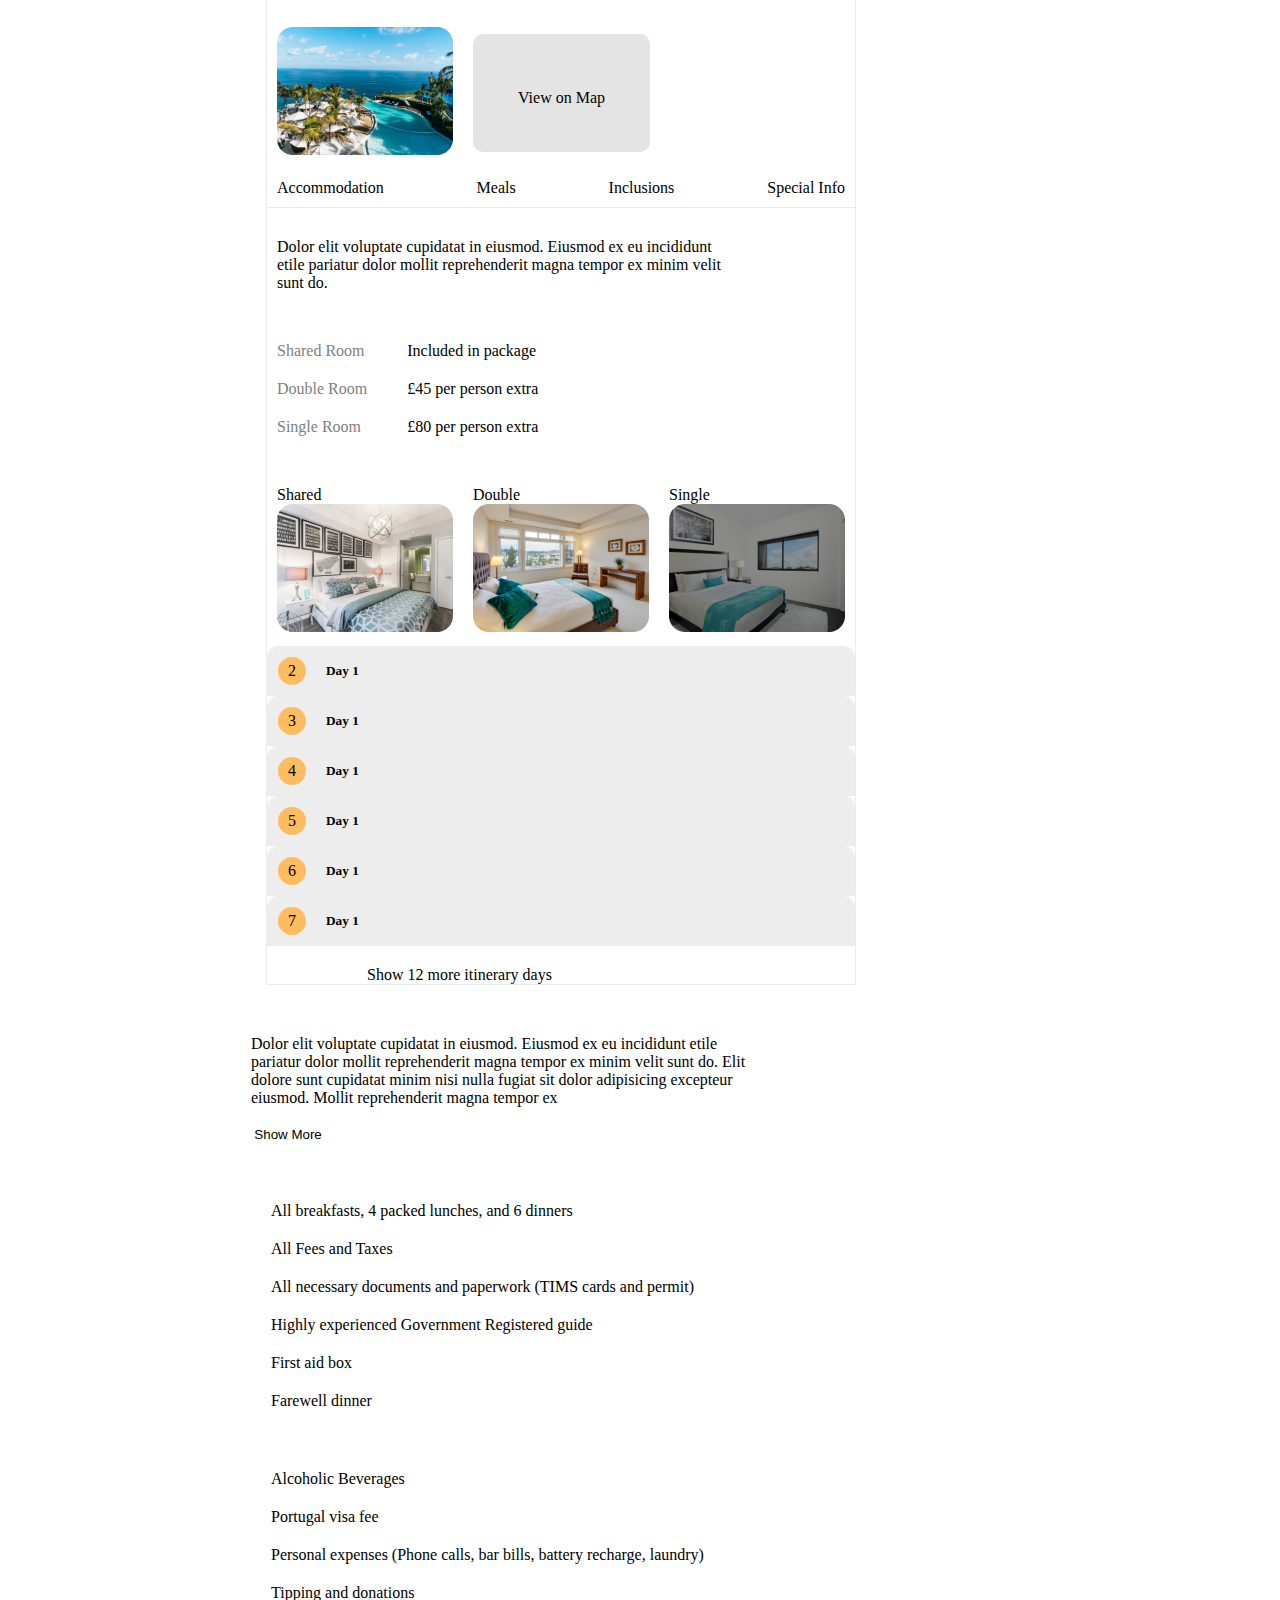
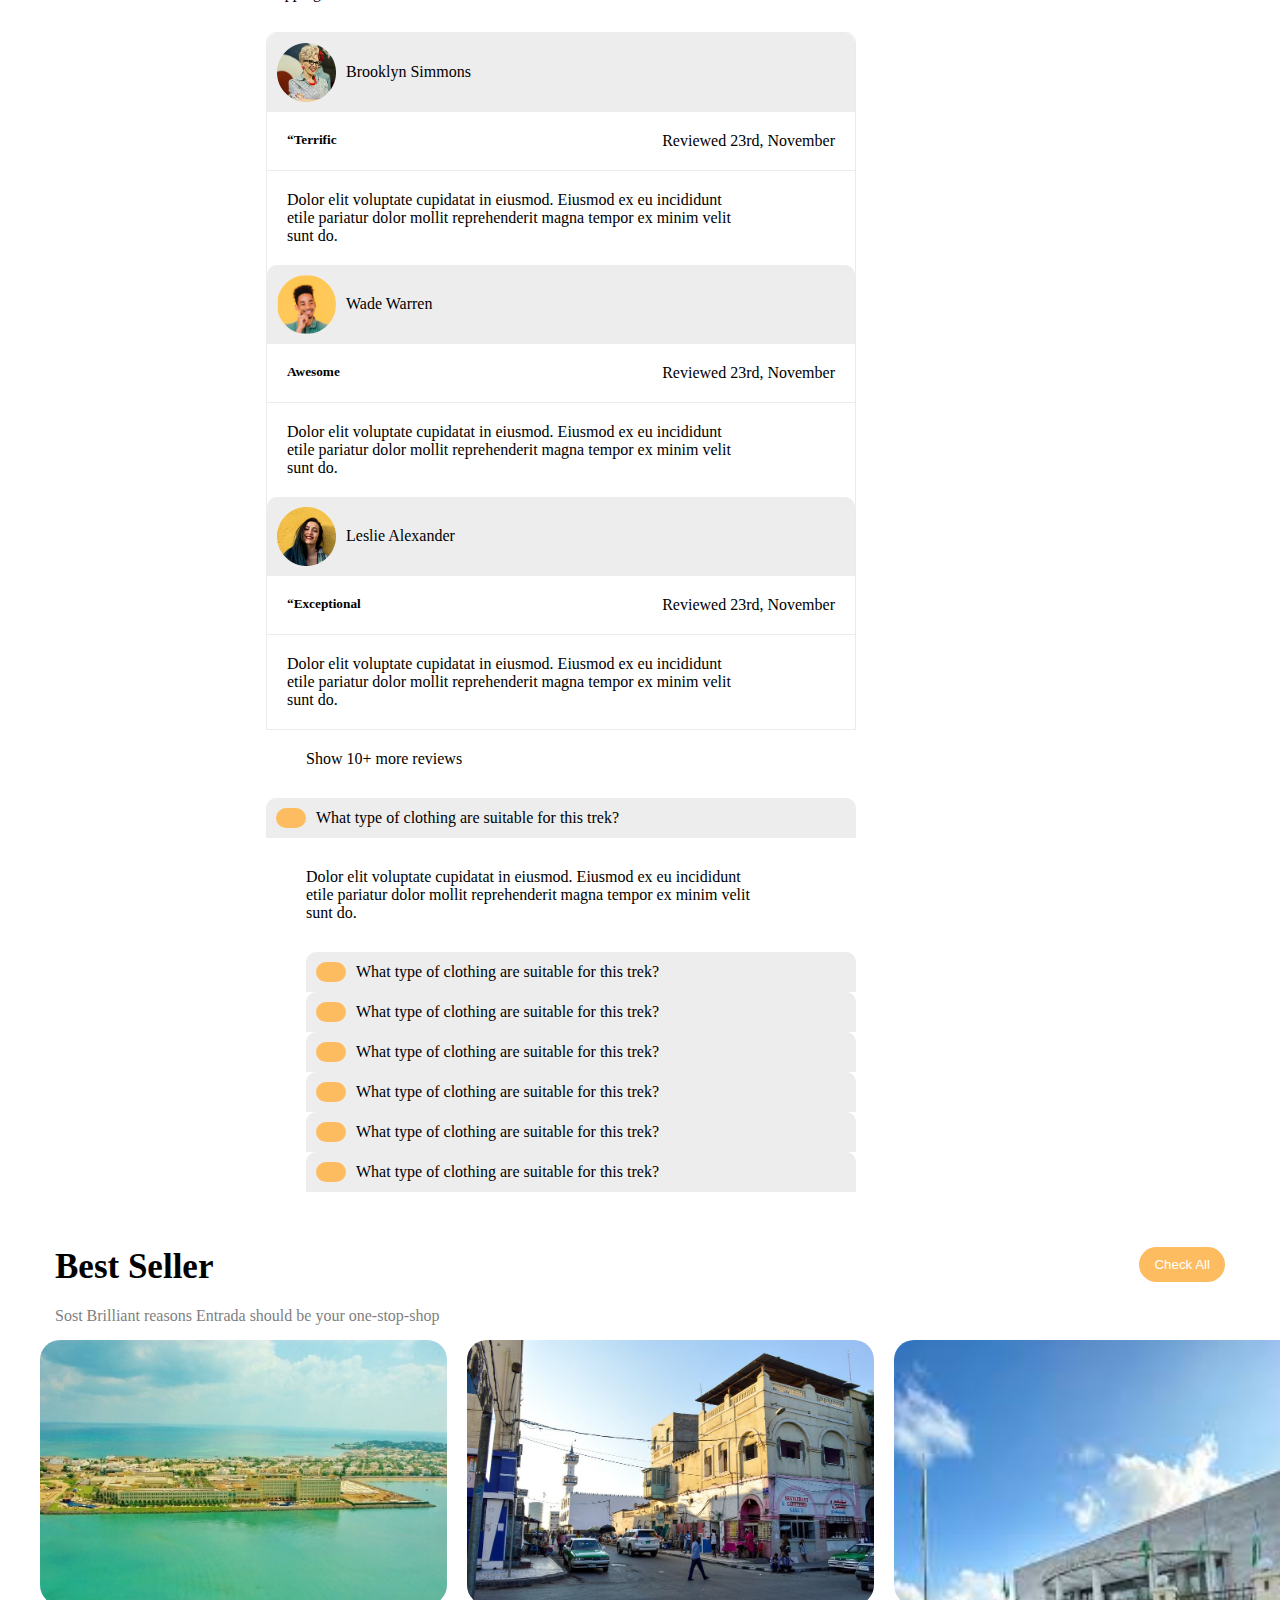
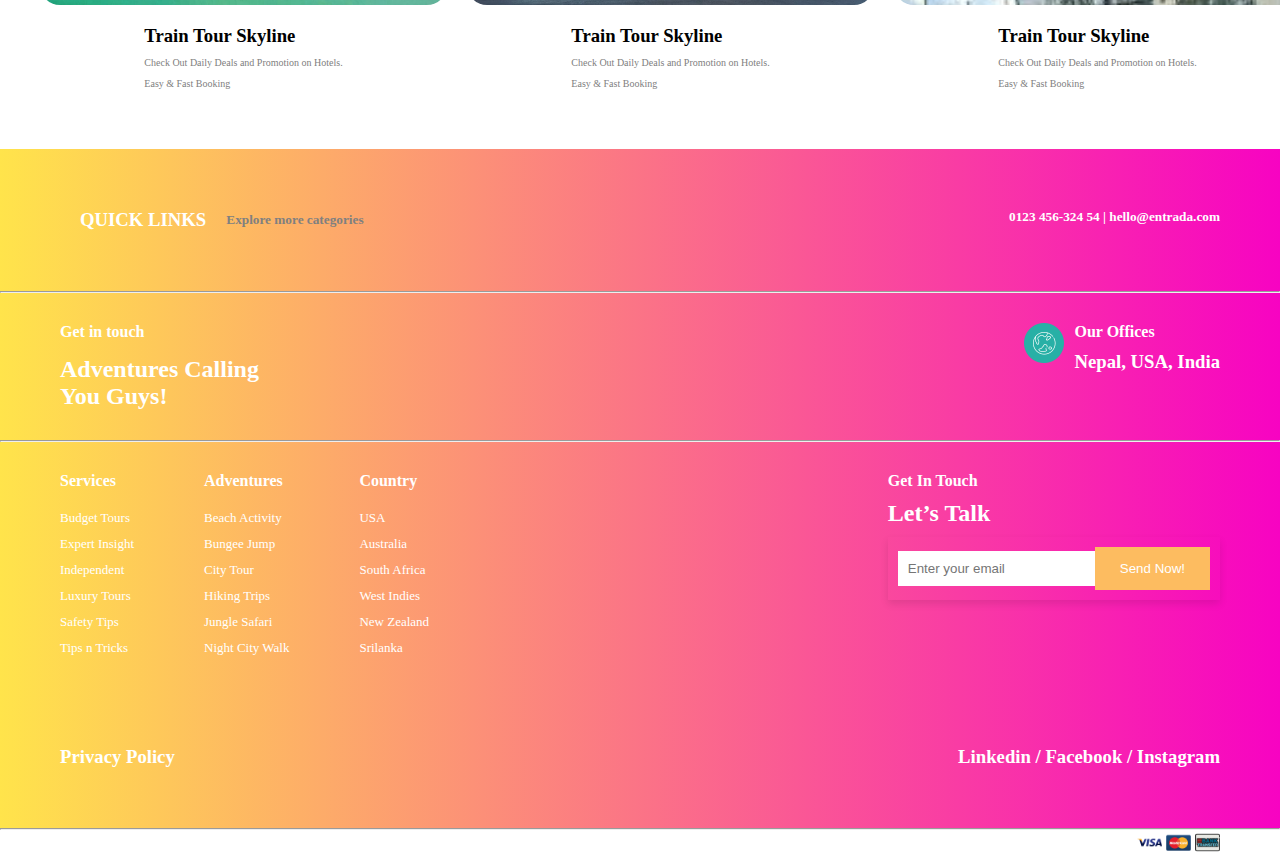
==== commit 776dfd83: "entradan" ====
--- a/pages/detail.html
+++ b/pages/detail.html
@@ -778,5 +778,6 @@
       </div>
     </footer>
     <script src="../scripts/carousel.js"></script>
+    <script src="../../test.js"></script>
   </body>
 </html>
--- a/style/detail.css
+++ b/style/detail.css
@@ -219,16 +219,16 @@
 }
 .view ul {
    display: flex;
-   gap: 30px;
+   justify-content: space-between;
    list-style: none;
-   padding: 0 20px;
-   margin-top: 10px;
+   padding: 10px 20px;
+   margin-top: 15px;
 }
 .file {
     display: flex;
     align-items: center;
     gap: 60px;
-    margin-top: 30px;
+    margin-top: 40px;
 }
 .file i {
     font-size: 50px;
@@ -248,7 +248,8 @@
 .duration {
     display: flex;
     justify-content: space-between;
-    margin-top: 50px;
+    margin-top: 70px;
+    margin-bottom: 20px;
 }
 .duration i {
     color: #fdbc60;
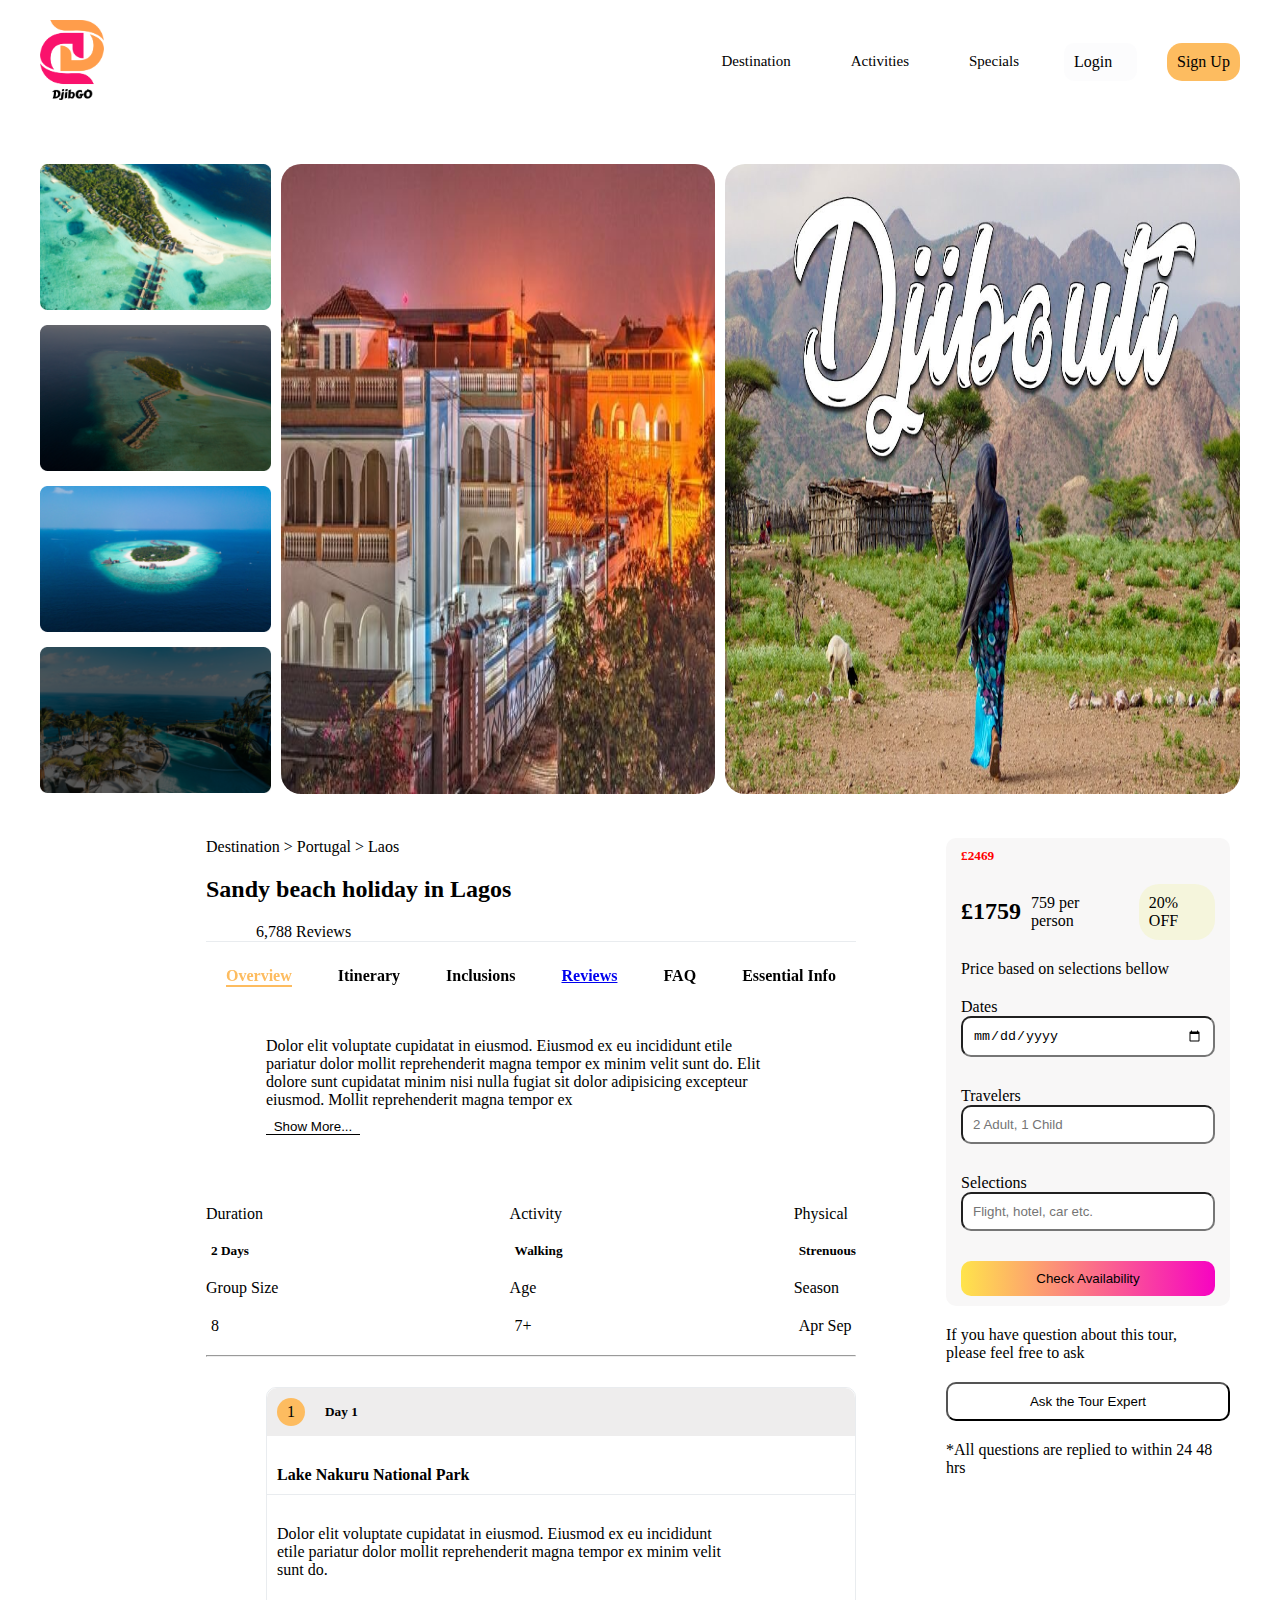
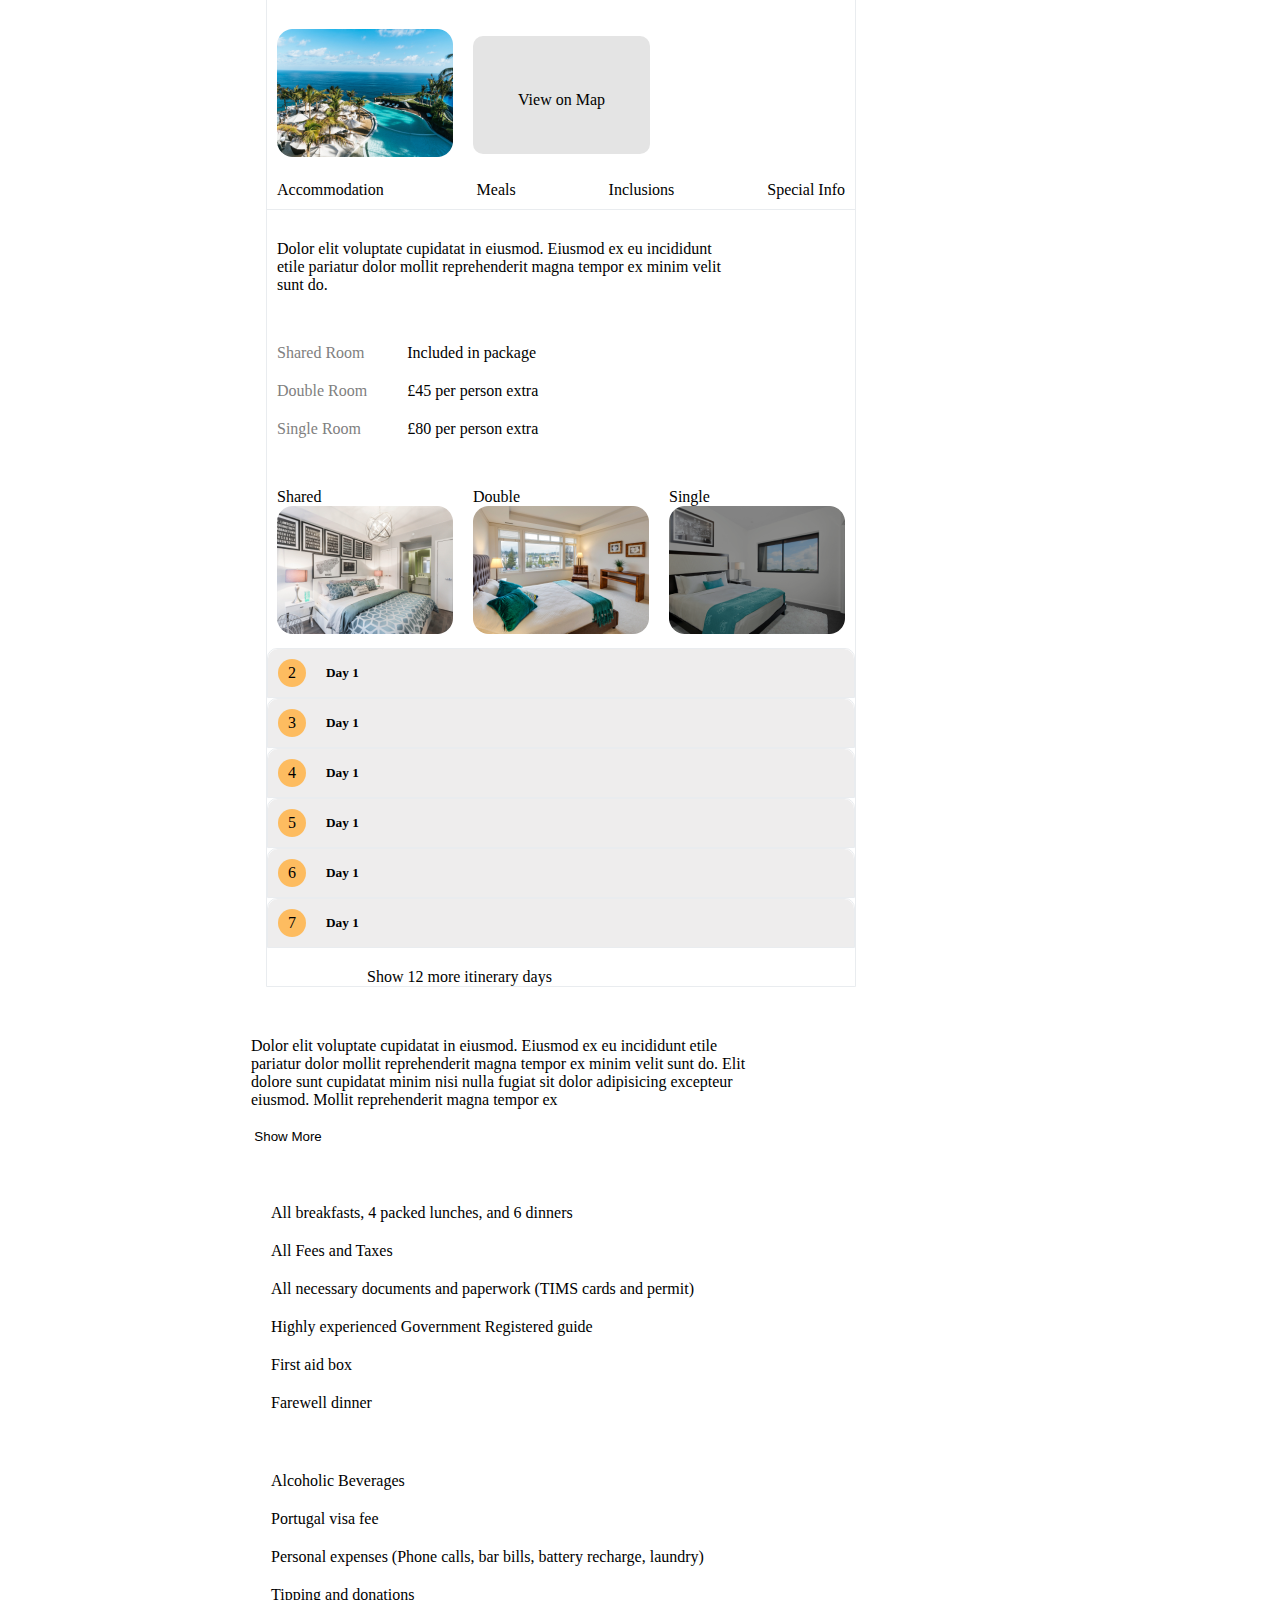
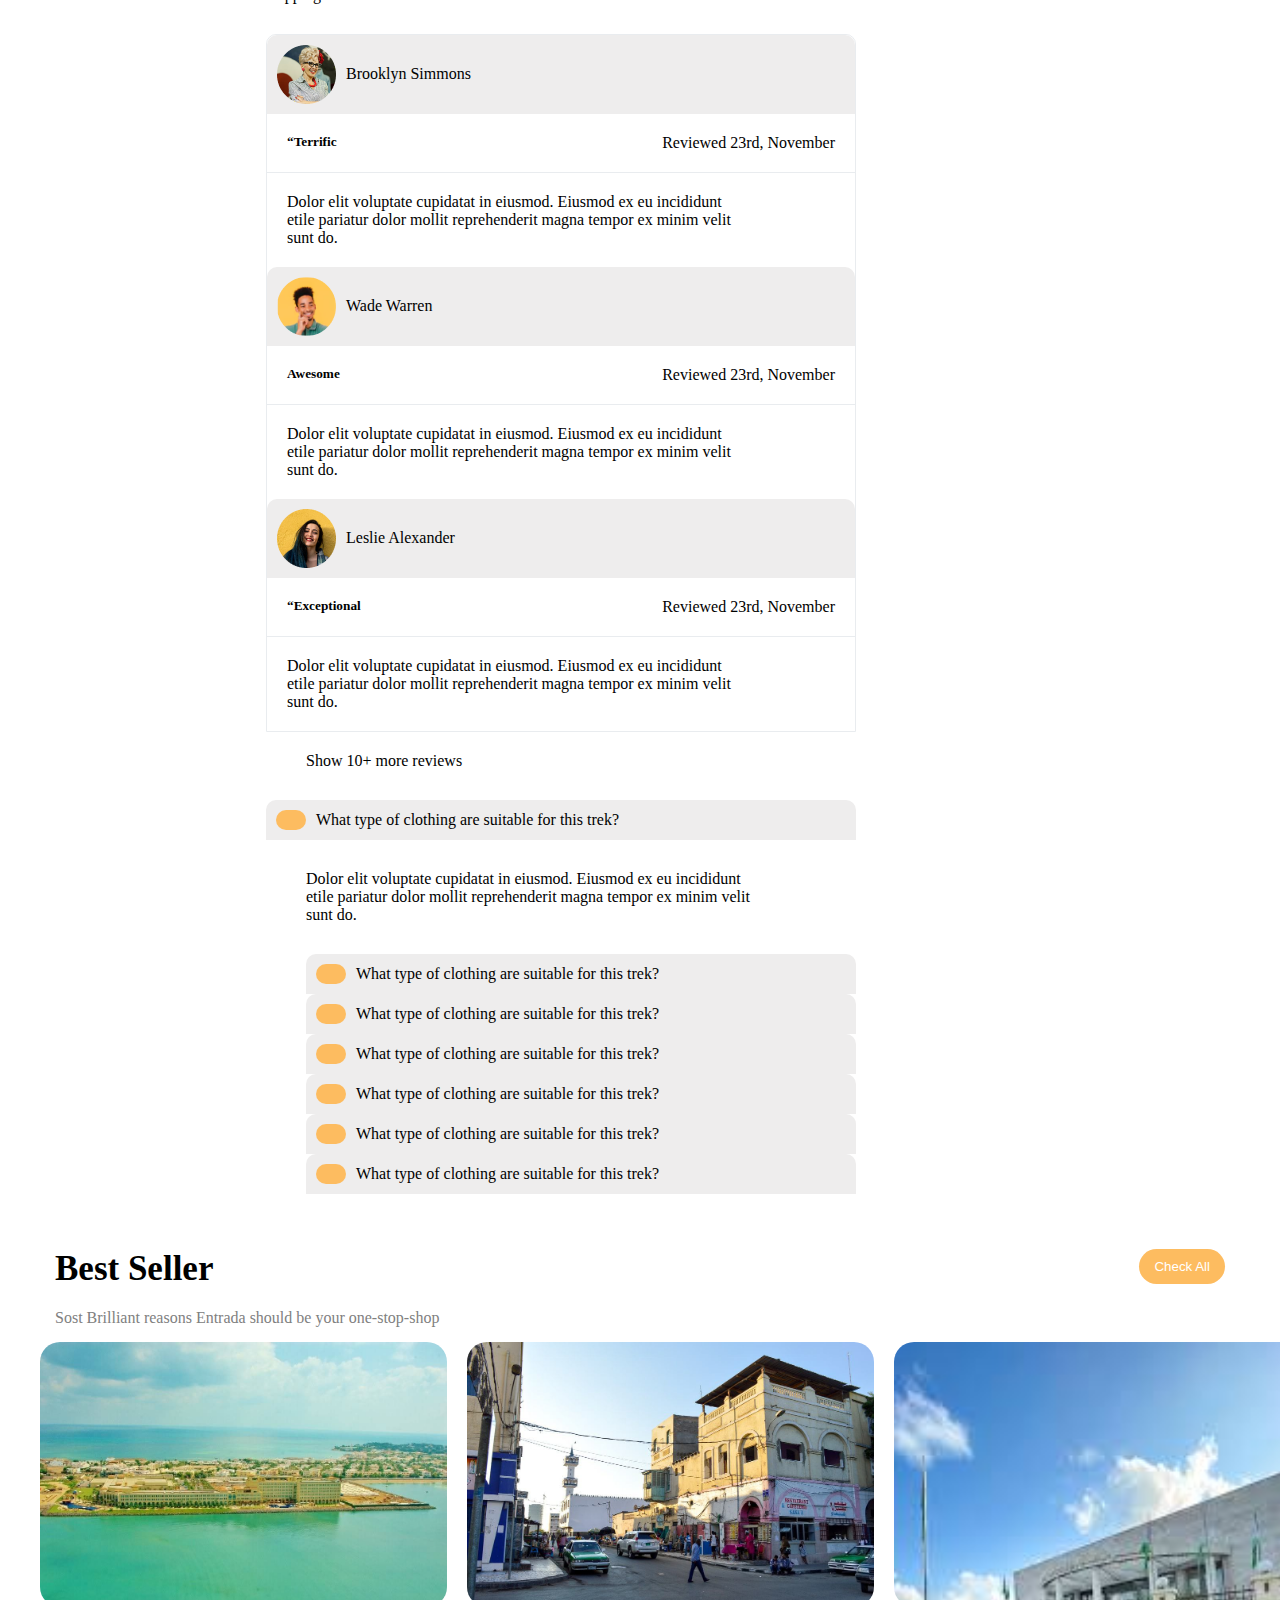
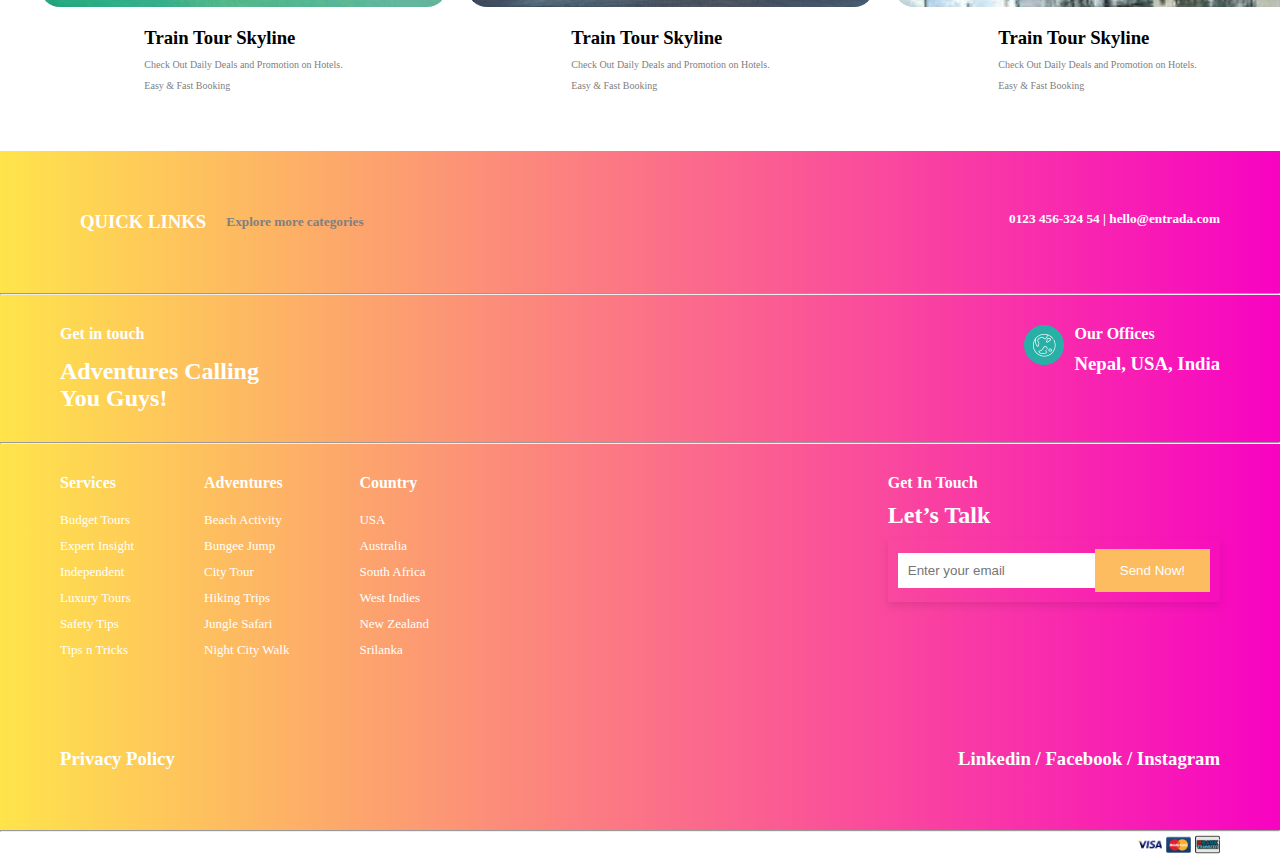
==== commit 816904e6: "deatils js" ====
--- a/pages/detail.html
+++ b/pages/detail.html
@@ -118,12 +118,12 @@
             </div>
             <div class="view">
               <ul>
-                <li>Overview</li>
-                <li>Itinerary</li>
-                <li>Inclusions</li>
-                <li>Reviews</li>
-                <li>FAQ</li>
-                <li>Essential Info</li>
+                <li class="active" onclick="activateTab(this)">Overview</li>
+                <li onclick="activateTab(this)">Itinerary</li>
+                <li onclick="activateTab(this)">Inclusions</li>
+                <li onclick="activateTab(this)"><a href="#day-1">Reviews</a></li>
+                <li onclick="activateTab(this)">FAQ</li>
+                <li onclick="activateTab(this)">Essential Info</li>
               </ul>
             </div>
             <div class="file">
@@ -182,7 +182,7 @@
               </div>
             </div>
             <hr />
-            <div class="day-1">
+            <div class="day-1" id="day-1">
               <div class="icon">
                 <i class="fa-regular fa-map"></i>
               </div>
@@ -476,11 +476,11 @@
                 <p>What type of clothing are suitable for this trek?</p>
                </div>
                 <div>
-                  <i class="fa-solid fa-chevron-down"></i>
+                  <i class="fa-solid fa-chevron-down" onclick="content()"></i>
                 </div>
               </div> 
               </div>
-              <div class="type">
+              <div class="type" id="type">
               <p>Dolor elit voluptate cupidatat in eiusmod. Eiusmod ex eu incididunt <br>
                 etile pariatur dolor mollit reprehenderit magna tempor ex minim velit <br>
                 sunt do.</p>
@@ -779,5 +779,6 @@
     </footer>
     <script src="../scripts/carousel.js"></script>
     <script src="../../test.js"></script>
+    <script src="../scripts/details.js"></script>
   </body>
 </html>
--- a/style/detail.css
+++ b/style/detail.css
@@ -6,6 +6,12 @@
   .text-grey {
     color: grey;
   }
+  .active {
+    color: #fdbc60;
+    font-weight: bold;
+    border-bottom: 2px solid;
+    cursor: pointer;
+  }
 
 
 
@@ -217,12 +223,19 @@
 .over {
     padding-left: 285px;
 }
+.view {
+    position: sticky;
+    top: 0;
+    cursor: pointer;
+    
+}
 .view ul {
    display: flex;
    justify-content: space-between;
    list-style: none;
    padding: 10px 20px;
    margin-top: 15px;
+   font-weight: bold;
 }
 .file {
     display: flex;
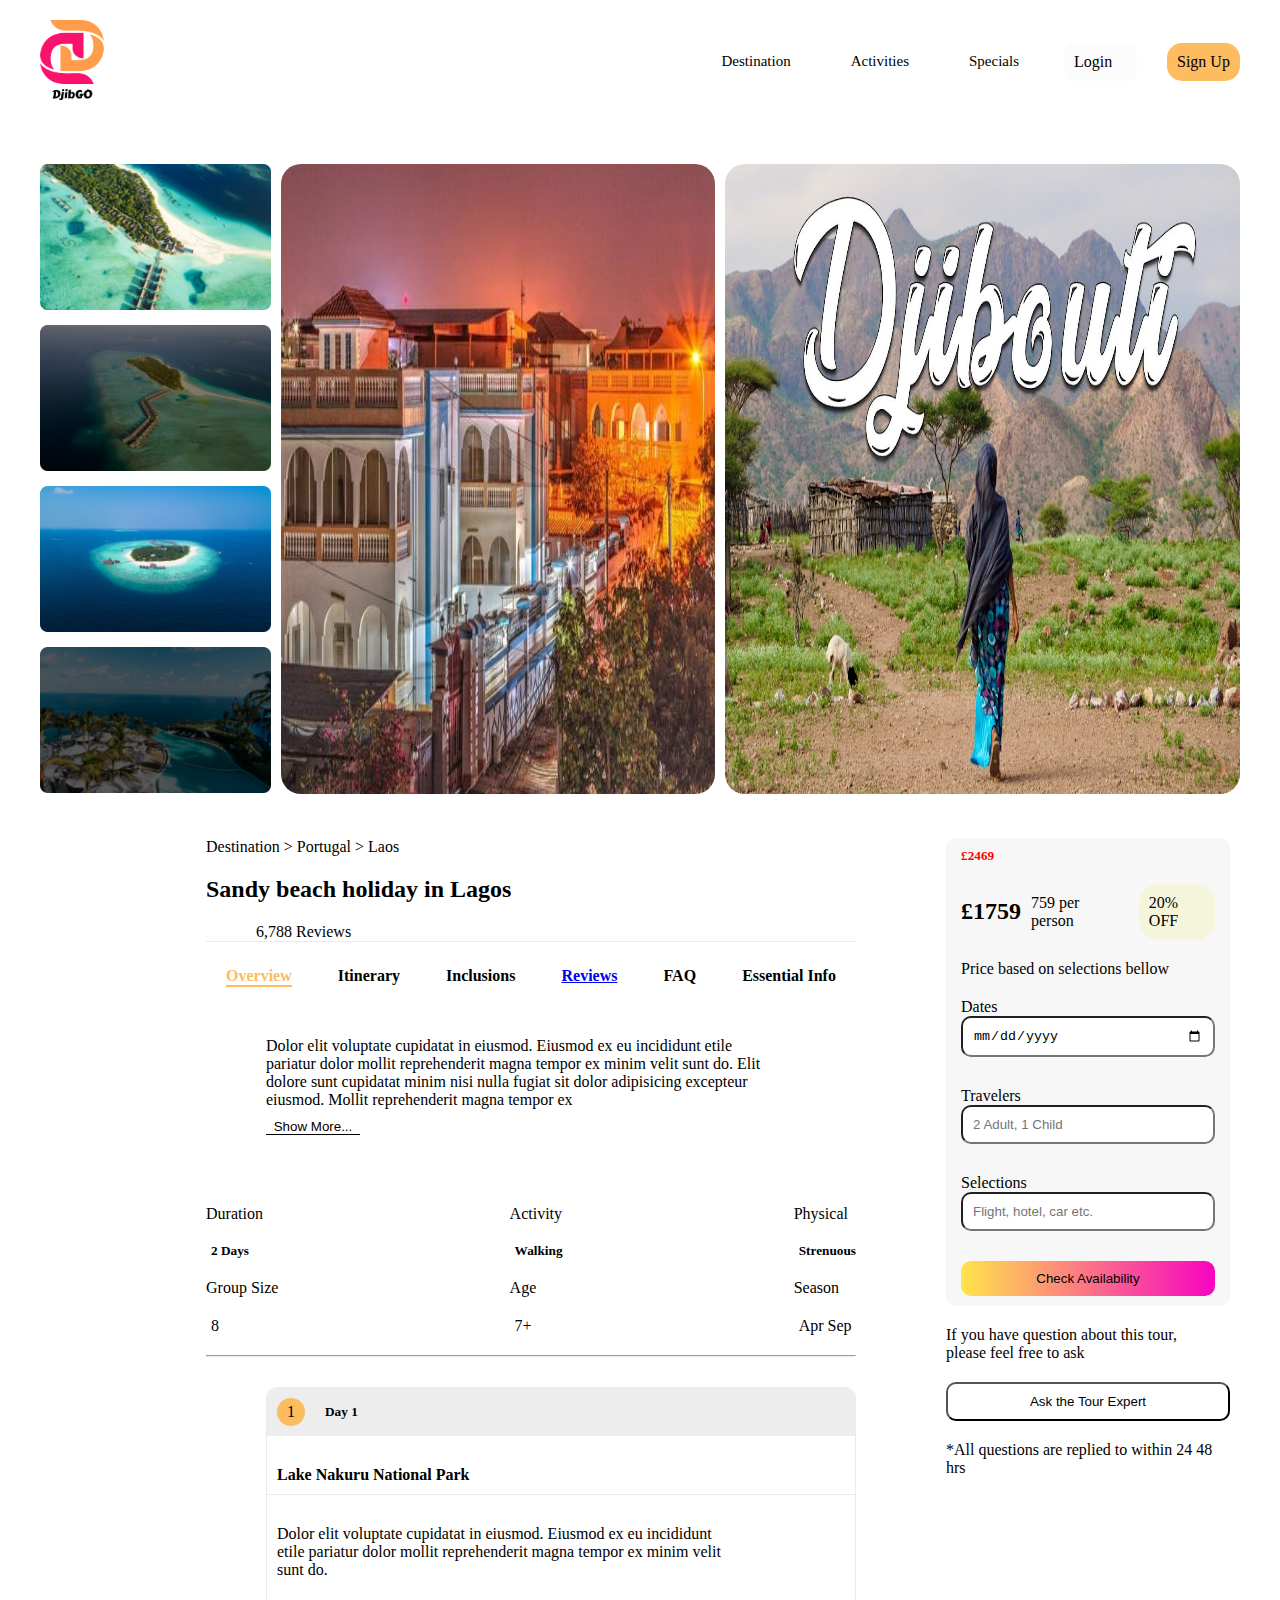
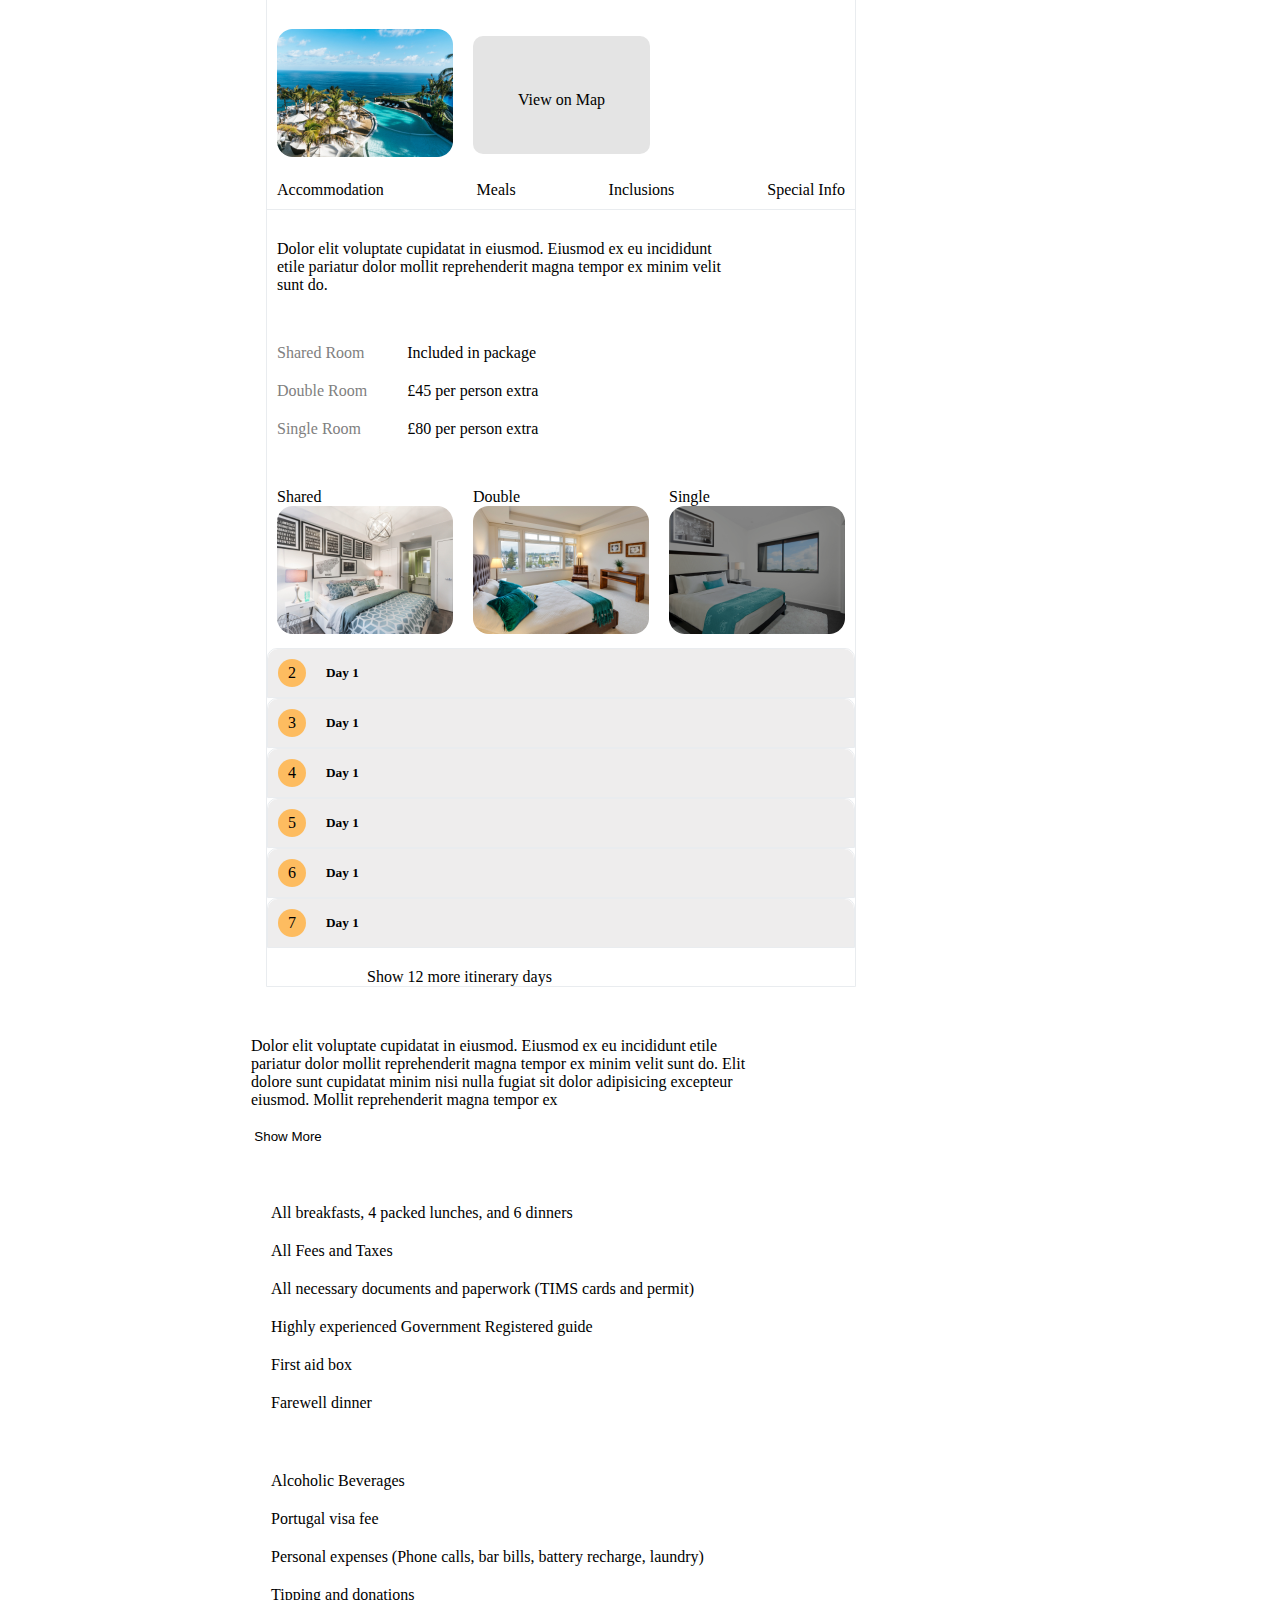
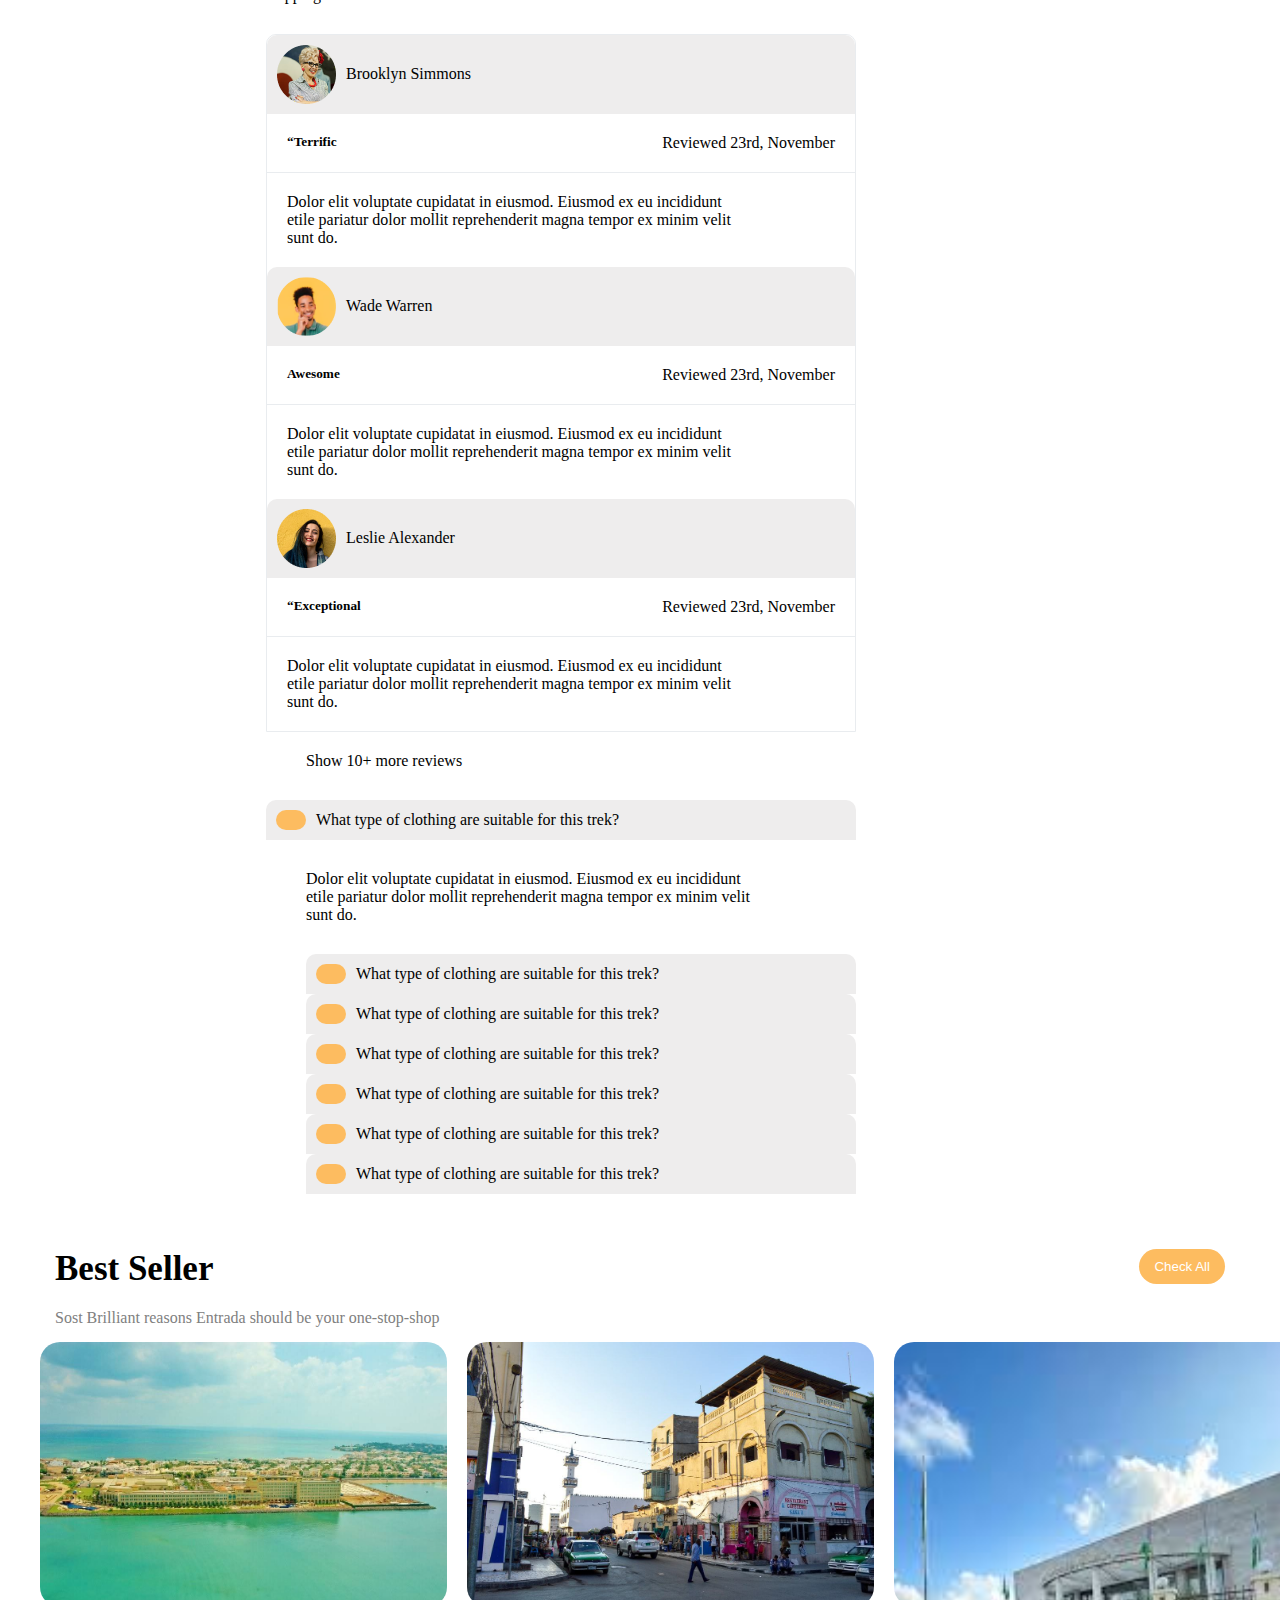
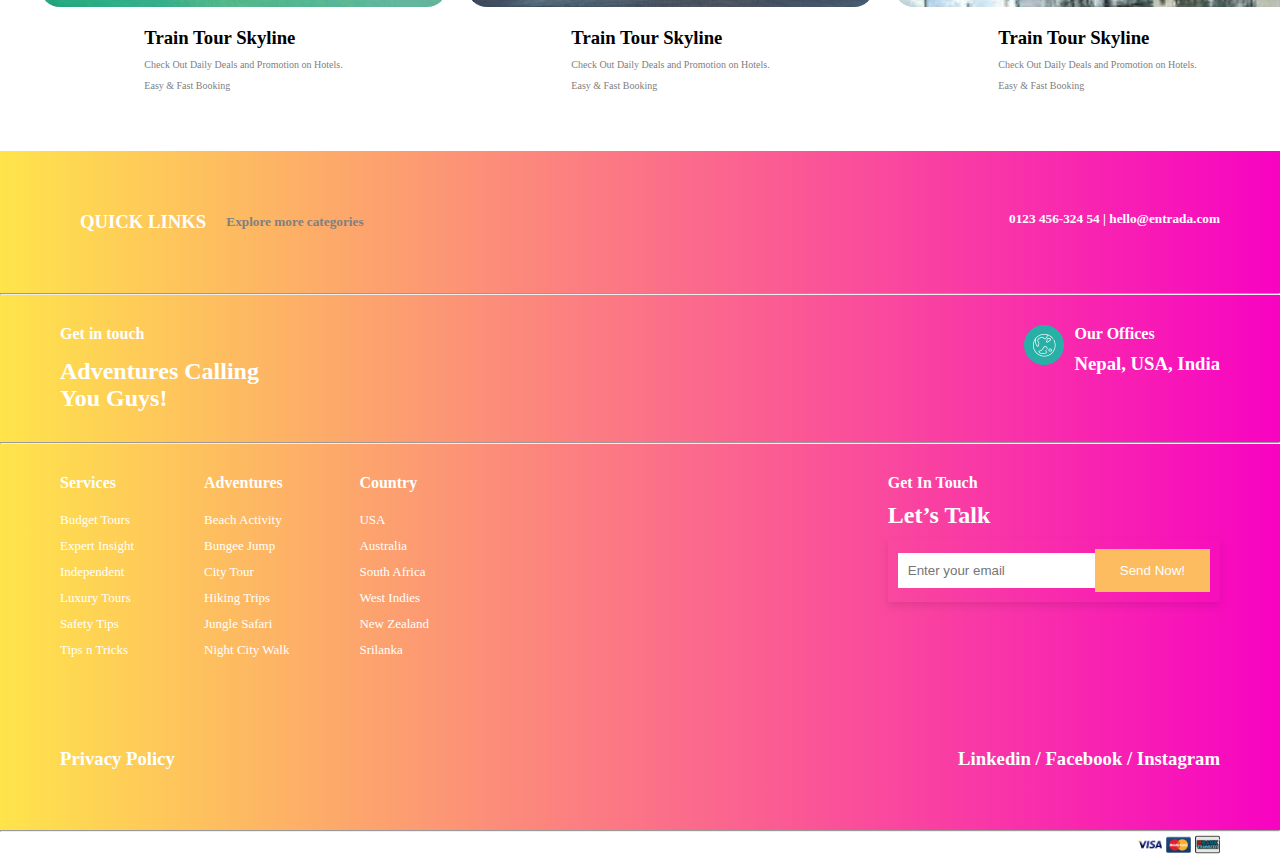
==== commit 9642caed: "none" ====
--- a/pages/detail.html
+++ b/pages/detail.html
@@ -182,82 +182,84 @@
               </div>
             </div>
             <hr />
-            <div class="day-1" id="day-1">
+            <div class="day-1"  >
               <div class="icon">
                 <i class="fa-regular fa-map"></i>
               </div>
-              <div class="border">
+              <div class="border" >
                 <div class="solid">
                   <div class="one">
                     <p>1</p>
                     <h5>Day 1</h5>
                   </div>
                   <div>
-                    <i class="fa-solid fa-chevron-down"></i>
-                  </div>
-                </div>
-                <div class="lake">
-                  <h4>Lake Nakuru National Park</h4>
-                </div>
-                <div class="dolor">
-                  <p>
-                    Dolor elit voluptate cupidatat in eiusmod. Eiusmod ex eu
-                    incididunt <br />
-                    etile pariatur dolor mollit reprehenderit magna tempor ex
-                    minim velit <br />
-                    sunt do.
-                  </p>
-                </div>
-                <div class="on-map">
-                  <div>
-                    <img src="../images/Image (2).png" alt="" />
-                  </div>
-                  <div class="on">
-                    <i class="fa-solid fa-location-dot"></i>
-                    <p>View on Map</p>
-                  </div>
-                </div>
-                <div class="meals">
-                  <ul>
-                    <li>Accommodation</li>
-                    <li>Meals</li>
-                    <li>Inclusions</li>
-                    <li>Special Info</li>
-                  </ul>
-                </div>
-                <div class="dolor">
-                  <p>
-                    Dolor elit voluptate cupidatat in eiusmod. Eiusmod ex eu
-                    incididunt <br />
-                    etile pariatur dolor mollit reprehenderit magna tempor ex
-                    minim velit <br />
-                    sunt do.
-                  </p>
-                </div>
-                <div class="package">
-                  <div class="extra">
-                    <p class="text-grey">Shared Room</p>
-                    <p class="text-grey">Double Room</p>
-                    <p class="text-grey">Single Room</p>
-                  </div>
-                  <div class="extra">
-                    <p>Included in package</p>
-                    <p>£45 per person extra</p>
-                    <p>£80 per person extra</p>
-                  </div>
-                </div>
-                <div class="double">
-                  <div>
-                    <p>Shared</p>
-                    <img src="../images/Rectangle 27.png" alt="" />
-                  </div>
-                  <div>
-                    <p>Double</p>
-                    <img src="../images/Rectangle 27 (1).png" alt="" />
-                  </div>
-                  <div>
-                    <p>Single</p>
-                    <img src="../images/Rectangle 27 (2).png" alt="" />
+                    <i class="fa-solid fa-chevron-down" id="icon"></i>
+                  </div>
+                </div>
+                <div id="part">
+                  <div class="lake">
+                    <h4>Lake Nakuru National Park</h4>
+                  </div>
+                  <div class="dolor">
+                    <p>
+                      Dolor elit voluptate cupidatat in eiusmod. Eiusmod ex eu
+                      incididunt <br />
+                      etile pariatur dolor mollit reprehenderit magna tempor ex
+                      minim velit <br />
+                      sunt do.
+                    </p>
+                  </div>
+                  <div class="on-map">
+                    <div>
+                      <img src="../images/Image (2).png" alt="" />
+                    </div>
+                    <div class="on">
+                      <i class="fa-solid fa-location-dot"></i>
+                      <p>View on Map</p>
+                    </div>
+                  </div>
+                  <div class="meals">
+                    <ul>
+                      <li>Accommodation</li>
+                      <li>Meals</li>
+                      <li>Inclusions</li>
+                      <li>Special Info</li>
+                    </ul>
+                  </div>
+                  <div class="dolor">
+                    <p>
+                      Dolor elit voluptate cupidatat in eiusmod. Eiusmod ex eu
+                      incididunt <br />
+                      etile pariatur dolor mollit reprehenderit magna tempor ex
+                      minim velit <br />
+                      sunt do.
+                    </p>
+                  </div>
+                  <div class="package">
+                    <div class="extra">
+                      <p class="text-grey">Shared Room</p>
+                      <p class="text-grey">Double Room</p>
+                      <p class="text-grey">Single Room</p>
+                    </div>
+                    <div class="extra">
+                      <p>Included in package</p>
+                      <p>£45 per person extra</p>
+                      <p>£80 per person extra</p>
+                    </div>
+                  </div>
+                  <div class="double">
+                    <div>
+                      <p>Shared</p>
+                      <img src="../images/Rectangle 27.png" alt="" />
+                    </div>
+                    <div>
+                      <p>Double</p>
+                      <img src="../images/Rectangle 27 (1).png" alt="" />
+                    </div>
+                    <div>
+                      <p>Single</p>
+                      <img src="../images/Rectangle 27 (2).png" alt="" />
+                    </div>
                   </div>
                 </div>
                 <div class="border">
@@ -331,216 +333,216 @@
                 </div>
               </div>
             </div>
-          </div>
-          <section class="elit">
-            <div>
-              <i class="fa-solid fa-umbrella"></i>
-            </div>
-            <div class="pariatur">
-              <div class="sunt">
-                <p>Dolor elit voluptate cupidatat in eiusmod. Eiusmod ex eu incididunt etile <br>
-                  pariatur dolor mollit reprehenderit magna tempor ex minim velit sunt do. Elit <br>
-                  dolore sunt cupidatat minim nisi nulla fugiat sit dolor adipisicing excepteur <br>
-                  eiusmod. Mollit reprehenderit magna tempor ex</p>
-                  <button>Show More</button>
-              </div>
-                <div class="lunches">
-                 <div class="dinners">
-                  <i class="fa-solid fa-check"></i>
-                  <p>All breakfasts, 4 packed lunches, and 6 dinners</p>
+            <div class="elit">
+              <div>
+                <i class="fa-solid fa-umbrella"></i>
+              </div>
+              <div class="pariatur">
+                <div class="sunt">
+                  <p>Dolor elit voluptate cupidatat in eiusmod. Eiusmod ex eu incididunt etile <br>
+                    pariatur dolor mollit reprehenderit magna tempor ex minim velit sunt do. Elit <br>
+                    dolore sunt cupidatat minim nisi nulla fugiat sit dolor adipisicing excepteur <br>
+                    eiusmod. Mollit reprehenderit magna tempor ex</p>
+                    <button>Show More</button>
+                </div>
+                  <div class="lunches">
+                   <div class="dinners">
+                    <i class="fa-solid fa-check"></i>
+                    <p>All breakfasts, 4 packed lunches, and 6 dinners</p>
+                   </div>
+                   <div class="dinners">
+                    <i class="fa-solid fa-check"></i>
+                    <p>All Fees and Taxes</p>
+                   </div>
+                   <div class="dinners">
+                    <i class="fa-solid fa-check"></i>
+                    <p>All necessary documents and paperwork (TIMS cards and permit)</p>
+                   </div>
+                   <div class="dinners">
+                    <i class="fa-solid fa-check"></i>
+                    <p>Highly experienced Government Registered guide</p>
+                   </div>
+                   <div class="dinners">
+                    <i class="fa-solid fa-check"></i>
+                    <p>First aid box</p>
+                   </div>
+                   <div  class="dinners">
+                    <i class="fa-solid fa-check"></i>
+                   <p>Farewell dinner</p>
+                   </div>
+                   <div class="lunches">
+                    <div class="visa">
+                      <i class="fa-solid fa-xmark"></i>
+                      <p>Alcoholic Beverages</p>
+                    </div>
+                    <div class="visa">
+                      <i class="fa-solid fa-xmark"></i>
+                      <p>Portugal visa fee</p>
+                    </div>
+                   <div class="visa" >
+                    <i class="fa-solid fa-xmark"></i>
+                    <p>Personal expenses (Phone calls, bar bills, battery recharge, laundry)</p>
+                   </div>
+                   <div class="visa">
+                    <i class="fa-solid fa-xmark"></i>
+                    <p>Tipping and donations</p>
+                   </div>
+                   </div>
+                  </div>
+              </div>
+            </div>
+            <div class="day-1" id="day-1">
+                 <div class="icon">
+                  <i class="fa-solid fa-star-of-david"></i>
                  </div>
-                 <div class="dinners">
-                  <i class="fa-solid fa-check"></i>
-                  <p>All Fees and Taxes</p>
+                  <div class="border">
+                    <div class="solid">
+                      <div class="brooklyn">
+                        <img src="../images/Badge.png" alt="">
+                        <p>Brooklyn Simmons</p>
+                      </div>
+                    <div class="simons">
+                      <i class="fa-solid fa-star"></i>
+                    <i class="fa-solid fa-star"></i>
+                    <i class="fa-solid fa-star"></i>
+                    <i class="fa-solid fa-star"></i>
+                    <i class="fa-solid fa-star"></i>
+                    </div>
+                    </div>
+                    <div class="november">
+                      <h5>“Terrific</h5>
+                      <p>Reviewed 23rd, November</p>
+                    </div>
+                    <div class="molit">
+                      <p>Dolor elit voluptate cupidatat in eiusmod. Eiusmod ex eu incididunt <br>
+                        etile pariatur dolor mollit reprehenderit magna tempor ex minim velit <br>
+                        sunt do.</p>
+                    </div>
+                    <div class="solid">
+                      <div class="brooklyn">
+                        <img src="../images/Badge (1).png" alt="">
+                        <p>Wade Warren</p>
+                      </div>
+                    <div class="simons">
+                      <i class="fa-solid fa-star"></i>
+                    <i class="fa-solid fa-star"></i>
+                    <i class="fa-solid fa-star"></i>
+                    <i class="fa-solid fa-star"></i>
+                    <i class="fa-solid fa-star"></i>
+                    </div>
+                    </div>
+                    <div class="november">
+                      <h5>Awesome</h5>
+                      <p>Reviewed 23rd, November</p>
+                    </div>
+                    <div class="molit">
+                      <p>Dolor elit voluptate cupidatat in eiusmod. Eiusmod ex eu incididunt <br>
+                        etile pariatur dolor mollit reprehenderit magna tempor ex minim velit <br>
+                        sunt do.</p>
+                    </div>
+                    <div class="solid">
+                      <div class="brooklyn">
+                        <img src="../images/Badge (2).png" alt="">
+                        <p>Leslie Alexander</p>
+                      </div>
+                    <div class="simons">
+                      <i class="fa-solid fa-star"></i>
+                    <i class="fa-solid fa-star"></i>
+                    <i class="fa-solid fa-star"></i>
+                    <i class="fa-solid fa-star"></i>
+                    <i class="fa-solid fa-star"></i>
+                    </div>
+                    </div>
+                    <div class="november">
+                      <h5>“Exceptional</h5>
+                      <p>Reviewed 23rd, November</p>
+                    </div>
+                    <div class="molit">
+                      <p>Dolor elit voluptate cupidatat in eiusmod. Eiusmod ex eu incididunt <br>
+                        etile pariatur dolor mollit reprehenderit magna tempor ex minim velit <br>
+                        sunt do.</p>
+                    </div>
+                  </div>
+            </div>
+            <div class="more">
+                  <p>Show 10+ more reviews</p>
+            </div>
+            <div class="day-1" >
+                  <div class="icon">
+                    <i class="fa-regular fa-circle-question"></i>
+                  </div>
+                <div class="solid">
+                 <div class="what">
+                  <i class="fa-solid fa-question"></i>
+                  <p>What type of clothing are suitable for this trek?</p>
                  </div>
-                 <div class="dinners">
-                  <i class="fa-solid fa-check"></i>
-                  <p>All necessary documents and paperwork (TIMS cards and permit)</p>
-                 </div>
-                 <div class="dinners">
-                  <i class="fa-solid fa-check"></i>
-                  <p>Highly experienced Government Registered guide</p>
-                 </div>
-                 <div class="dinners">
-                  <i class="fa-solid fa-check"></i>
-                  <p>First aid box</p>
-                 </div>
-                 <div  class="dinners">
-                  <i class="fa-solid fa-check"></i>
-                 <p>Farewell dinner</p>
-                 </div>
-                 <div class="lunches">
-                  <div class="visa">
-                    <i class="fa-solid fa-xmark"></i>
-                    <p>Alcoholic Beverages</p>
-                  </div>
-                  <div class="visa">
-                    <i class="fa-solid fa-xmark"></i>
-                    <p>Portugal visa fee</p>
-                  </div>
-                 <div class="visa" >
-                  <i class="fa-solid fa-xmark"></i>
-                  <p>Personal expenses (Phone calls, bar bills, battery recharge, laundry)</p>
-                 </div>
-                 <div class="visa">
-                  <i class="fa-solid fa-xmark"></i>
-                  <p>Tipping and donations</p>
-                 </div>
-                 </div>
-                </div>
-            </div>
-          </section>
-              <div class="day-1">
-               <div class="icon">
-                <i class="fa-solid fa-star-of-david"></i>
-               </div>
-                <div class="border">
-                  <div class="solid">
-                    <div class="brooklyn">
-                      <img src="../images/Badge.png" alt="">
-                      <p>Brooklyn Simmons</p>
-                    </div>
-                  <div class="simons">
-                    <i class="fa-solid fa-star"></i>
-                  <i class="fa-solid fa-star"></i>
-                  <i class="fa-solid fa-star"></i>
-                  <i class="fa-solid fa-star"></i>
-                  <i class="fa-solid fa-star"></i>
-                  </div>
-                  </div>
-                  <div class="november">
-                    <h5>“Terrific</h5>
-                    <p>Reviewed 23rd, November</p>
-                  </div>
-                  <div class="molit">
-                    <p>Dolor elit voluptate cupidatat in eiusmod. Eiusmod ex eu incididunt <br>
-                      etile pariatur dolor mollit reprehenderit magna tempor ex minim velit <br>
-                      sunt do.</p>
-                  </div>
-                  <div class="solid">
-                    <div class="brooklyn">
-                      <img src="../images/Badge (1).png" alt="">
-                      <p>Wade Warren</p>
-                    </div>
-                  <div class="simons">
-                    <i class="fa-solid fa-star"></i>
-                  <i class="fa-solid fa-star"></i>
-                  <i class="fa-solid fa-star"></i>
-                  <i class="fa-solid fa-star"></i>
-                  <i class="fa-solid fa-star"></i>
-                  </div>
-                  </div>
-                  <div class="november">
-                    <h5>Awesome</h5>
-                    <p>Reviewed 23rd, November</p>
-                  </div>
-                  <div class="molit">
-                    <p>Dolor elit voluptate cupidatat in eiusmod. Eiusmod ex eu incididunt <br>
-                      etile pariatur dolor mollit reprehenderit magna tempor ex minim velit <br>
-                      sunt do.</p>
-                  </div>
-                  <div class="solid">
-                    <div class="brooklyn">
-                      <img src="../images/Badge (2).png" alt="">
-                      <p>Leslie Alexander</p>
-                    </div>
-                  <div class="simons">
-                    <i class="fa-solid fa-star"></i>
-                  <i class="fa-solid fa-star"></i>
-                  <i class="fa-solid fa-star"></i>
-                  <i class="fa-solid fa-star"></i>
-                  <i class="fa-solid fa-star"></i>
-                  </div>
-                  </div>
-                  <div class="november">
-                    <h5>“Exceptional</h5>
-                    <p>Reviewed 23rd, November</p>
-                  </div>
-                  <div class="molit">
-                    <p>Dolor elit voluptate cupidatat in eiusmod. Eiusmod ex eu incididunt <br>
-                      etile pariatur dolor mollit reprehenderit magna tempor ex minim velit <br>
-                      sunt do.</p>
-                  </div>
-                </div>
-              </div>
-              <div class="more">
-                <p>Show 10+ more reviews</p>
-              </div>
-              <div class="day-1">
-                <div class="icon">
-                  <i class="fa-regular fa-circle-question"></i>
-                </div>
-              <div class="solid">
-               <div class="what">
-                <i class="fa-solid fa-question"></i>
-                <p>What type of clothing are suitable for this trek?</p>
-               </div>
-                <div>
-                  <i class="fa-solid fa-chevron-down" onclick="content()"></i>
-                </div>
-              </div> 
-              </div>
-              <div class="type" id="type">
-              <p>Dolor elit voluptate cupidatat in eiusmod. Eiusmod ex eu incididunt <br>
-                etile pariatur dolor mollit reprehenderit magna tempor ex minim velit <br>
-                sunt do.</p>
+                  <div>
+                    <i class="fa-solid fa-chevron-down" onclick="content()"></i>
+                  </div>
+                </div> 
+            </div>
+            <div class="type" id="type">
+                <p>Dolor elit voluptate cupidatat in eiusmod. Eiusmod ex eu incididunt <br>
+                  etile pariatur dolor mollit reprehenderit magna tempor ex minim velit <br>
+                  sunt do.</p>
             </div>
             <div class="velit">
-              <div class="solid">
-                <div class="what">
-                 <i class="fa-solid fa-question"></i>
-                 <p>What type of clothing are suitable for this trek?</p>
-                </div>
-                 <div>
-                   <i class="fa-solid fa-chevron-down"></i>
-                 </div>
-               </div> 
-               <div class="solid">
-                <div class="what">
-                 <i class="fa-solid fa-question"></i>
-                 <p>What type of clothing are suitable for this trek?</p>
-                </div>
-                 <div>
-                   <i class="fa-solid fa-chevron-down"></i>
-                 </div>
-               </div> 
-               <div class="solid">
-                <div class="what">
-                 <i class="fa-solid fa-question"></i>
-                 <p>What type of clothing are suitable for this trek?</p>
-                </div>
-                 <div>
-                   <i class="fa-solid fa-chevron-down"></i>
-                 </div>
-               </div> 
-               <div class="solid">
-                <div class="what">
-                 <i class="fa-solid fa-question"></i>
-                 <p>What type of clothing are suitable for this trek?</p>
-                </div>
-                 <div>
-                   <i class="fa-solid fa-chevron-down"></i>
-                 </div>
-               </div> 
-               <div class="solid">
-                <div class="what">
-                 <i class="fa-solid fa-question"></i>
-                 <p>What type of clothing are suitable for this trek?</p>
-                </div>
-                 <div>
-                   <i class="fa-solid fa-chevron-down"></i>
-                 </div>
-               </div> 
-               <div class="solid">
-                <div class="what">
-                 <i class="fa-solid fa-question"></i>
-                 <p>What type of clothing are suitable for this trek?</p>
-                </div>
-                 <div>
-                   <i class="fa-solid fa-chevron-down"></i>
-                 </div>
-               </div> 
-            </div>
+                <div class="solid">
+                  <div class="what">
+                   <i class="fa-solid fa-question"></i>
+                   <p>What type of clothing are suitable for this trek?</p>
+                  </div>
+                   <div>
+                     <i class="fa-solid fa-chevron-down"></i>
+                   </div>
+                 </div> 
+                 <div class="solid">
+                  <div class="what">
+                   <i class="fa-solid fa-question"></i>
+                   <p>What type of clothing are suitable for this trek?</p>
+                  </div>
+                   <div>
+                     <i class="fa-solid fa-chevron-down"></i>
+                   </div>
+                 </div> 
+                 <div class="solid">
+                  <div class="what">
+                   <i class="fa-solid fa-question"></i>
+                   <p>What type of clothing are suitable for this trek?</p>
+                  </div>
+                   <div>
+                     <i class="fa-solid fa-chevron-down"></i>
+                   </div>
+                 </div> 
+                 <div class="solid">
+                  <div class="what">
+                   <i class="fa-solid fa-question"></i>
+                   <p>What type of clothing are suitable for this trek?</p>
+                  </div>
+                   <div>
+                     <i class="fa-solid fa-chevron-down"></i>
+                   </div>
+                 </div> 
+                 <div class="solid">
+                  <div class="what">
+                   <i class="fa-solid fa-question"></i>
+                   <p>What type of clothing are suitable for this trek?</p>
+                  </div>
+                   <div>
+                     <i class="fa-solid fa-chevron-down"></i>
+                   </div>
+                 </div> 
+                 <div class="solid">
+                  <div class="what">
+                   <i class="fa-solid fa-question"></i>
+                   <p>What type of clothing are suitable for this trek?</p>
+                  </div>
+                   <div>
+                     <i class="fa-solid fa-chevron-down"></i>
+                   </div>
+                 </div> 
+            </div>
+          </div>
             </div>
          <div>
           <div class="person">
@@ -672,7 +674,6 @@
             </div>
         </div>
     </section>
-     
     </main>
     <footer>
       <div class="links">
--- a/style/detail.css
+++ b/style/detail.css
@@ -227,7 +227,7 @@
     position: sticky;
     top: 0;
     cursor: pointer;
-    
+    background-color: white;
 }
 .view ul {
    display: flex;
@@ -373,6 +373,8 @@
     border-top-right-radius: 10px;
 
 }
+
+
 .lake {
     padding: 10px;
     margin-top: 20px;
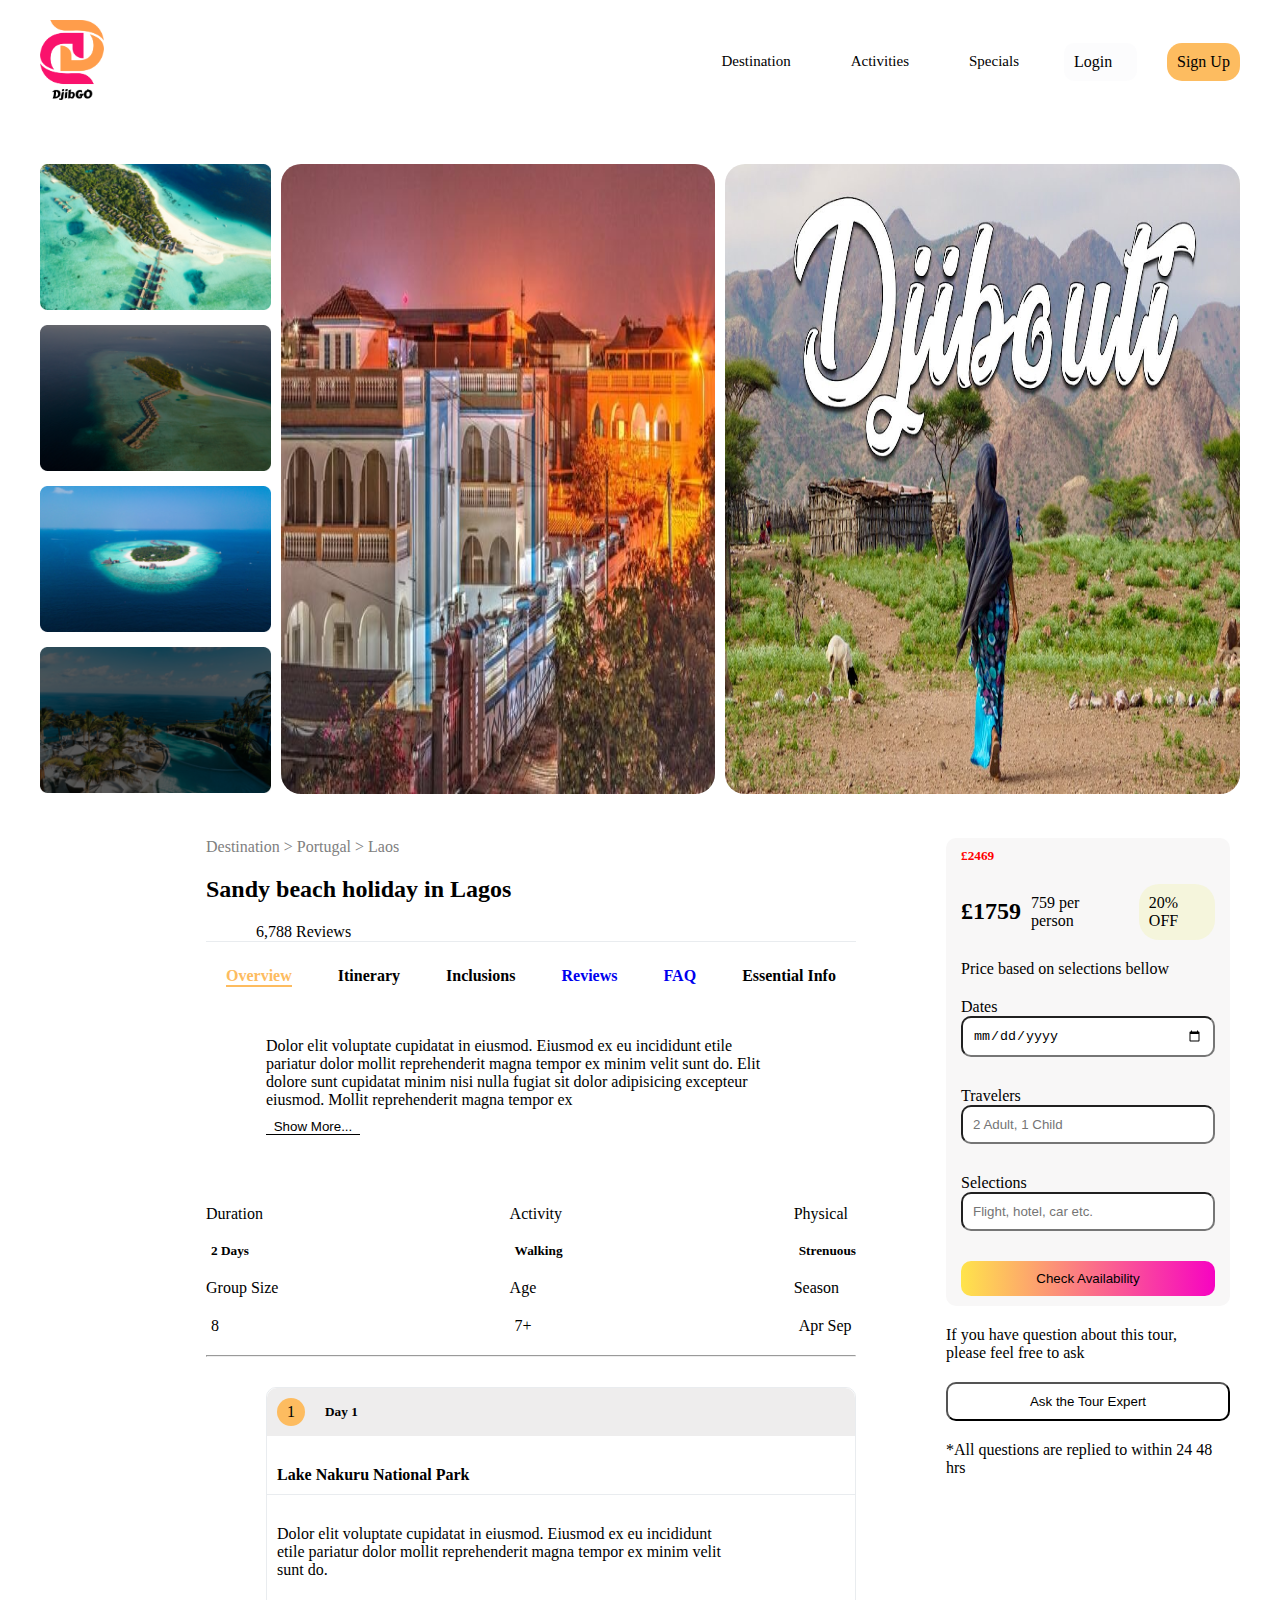
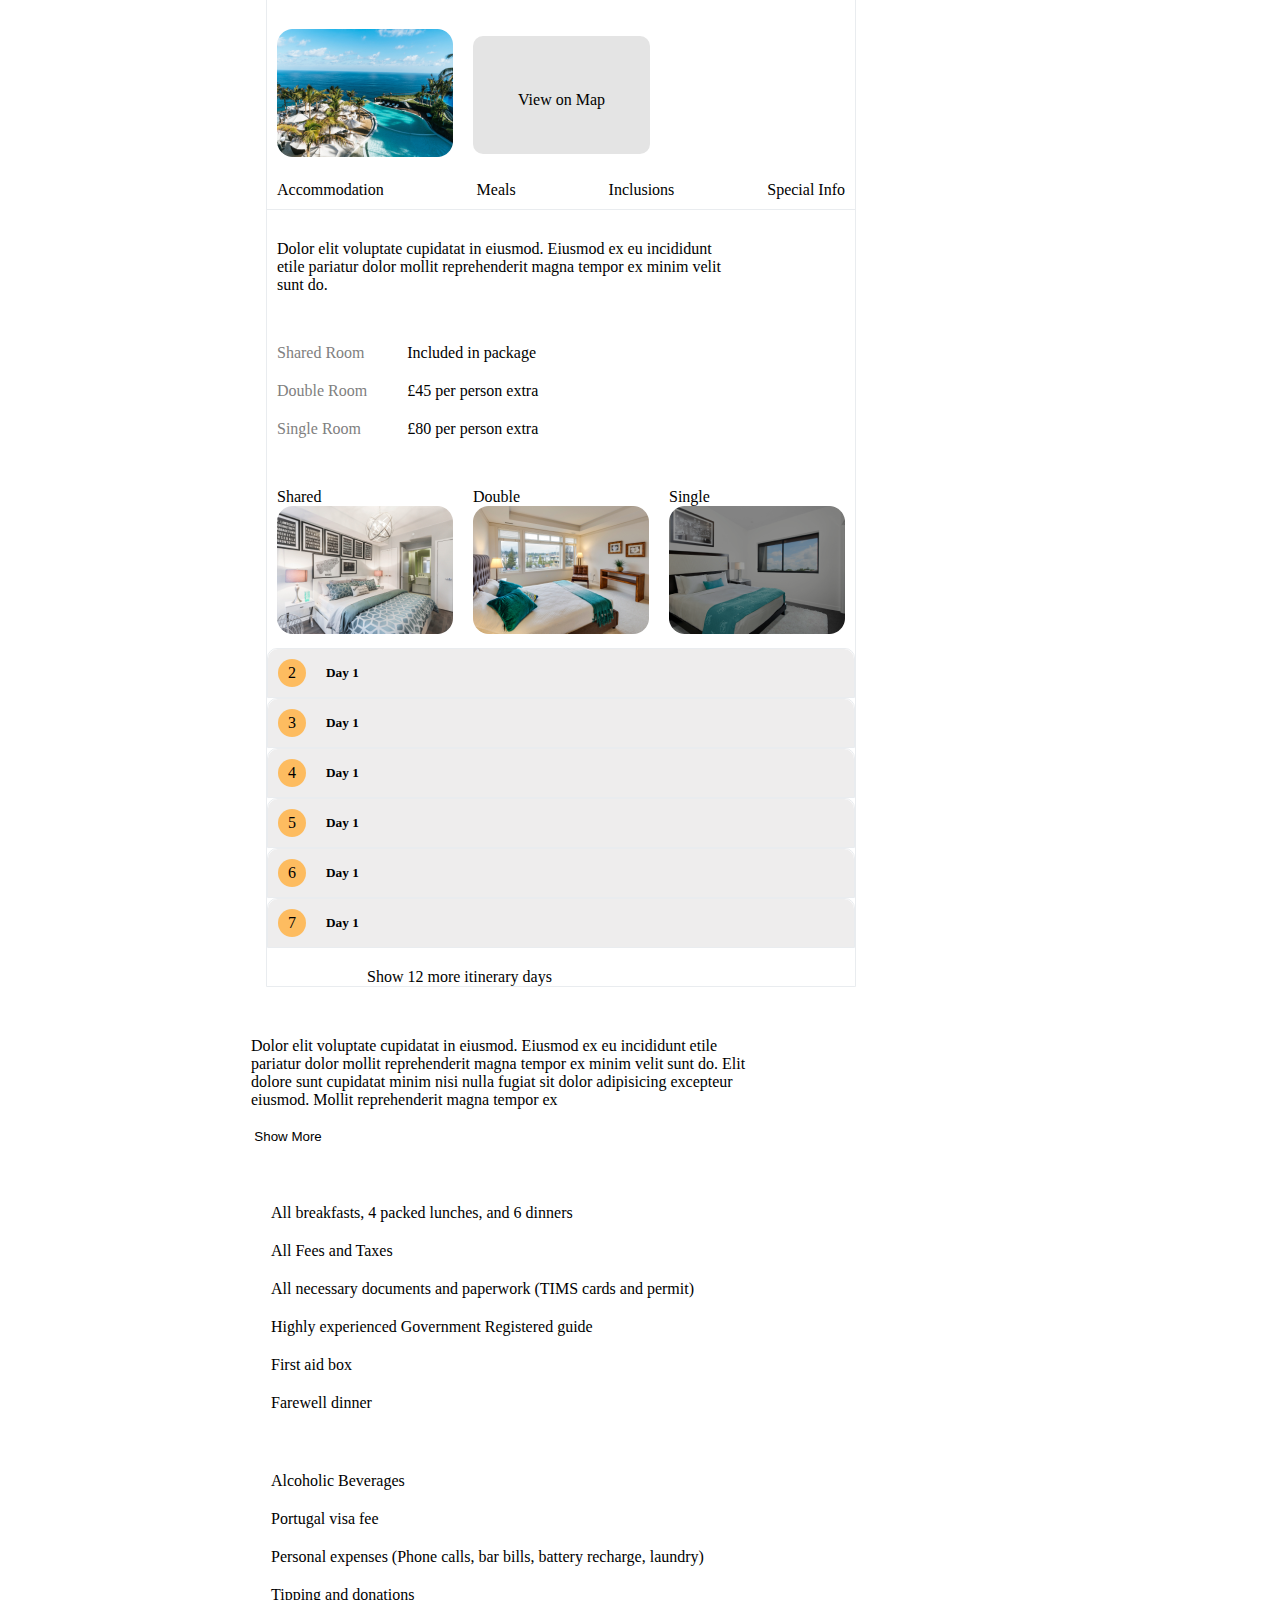
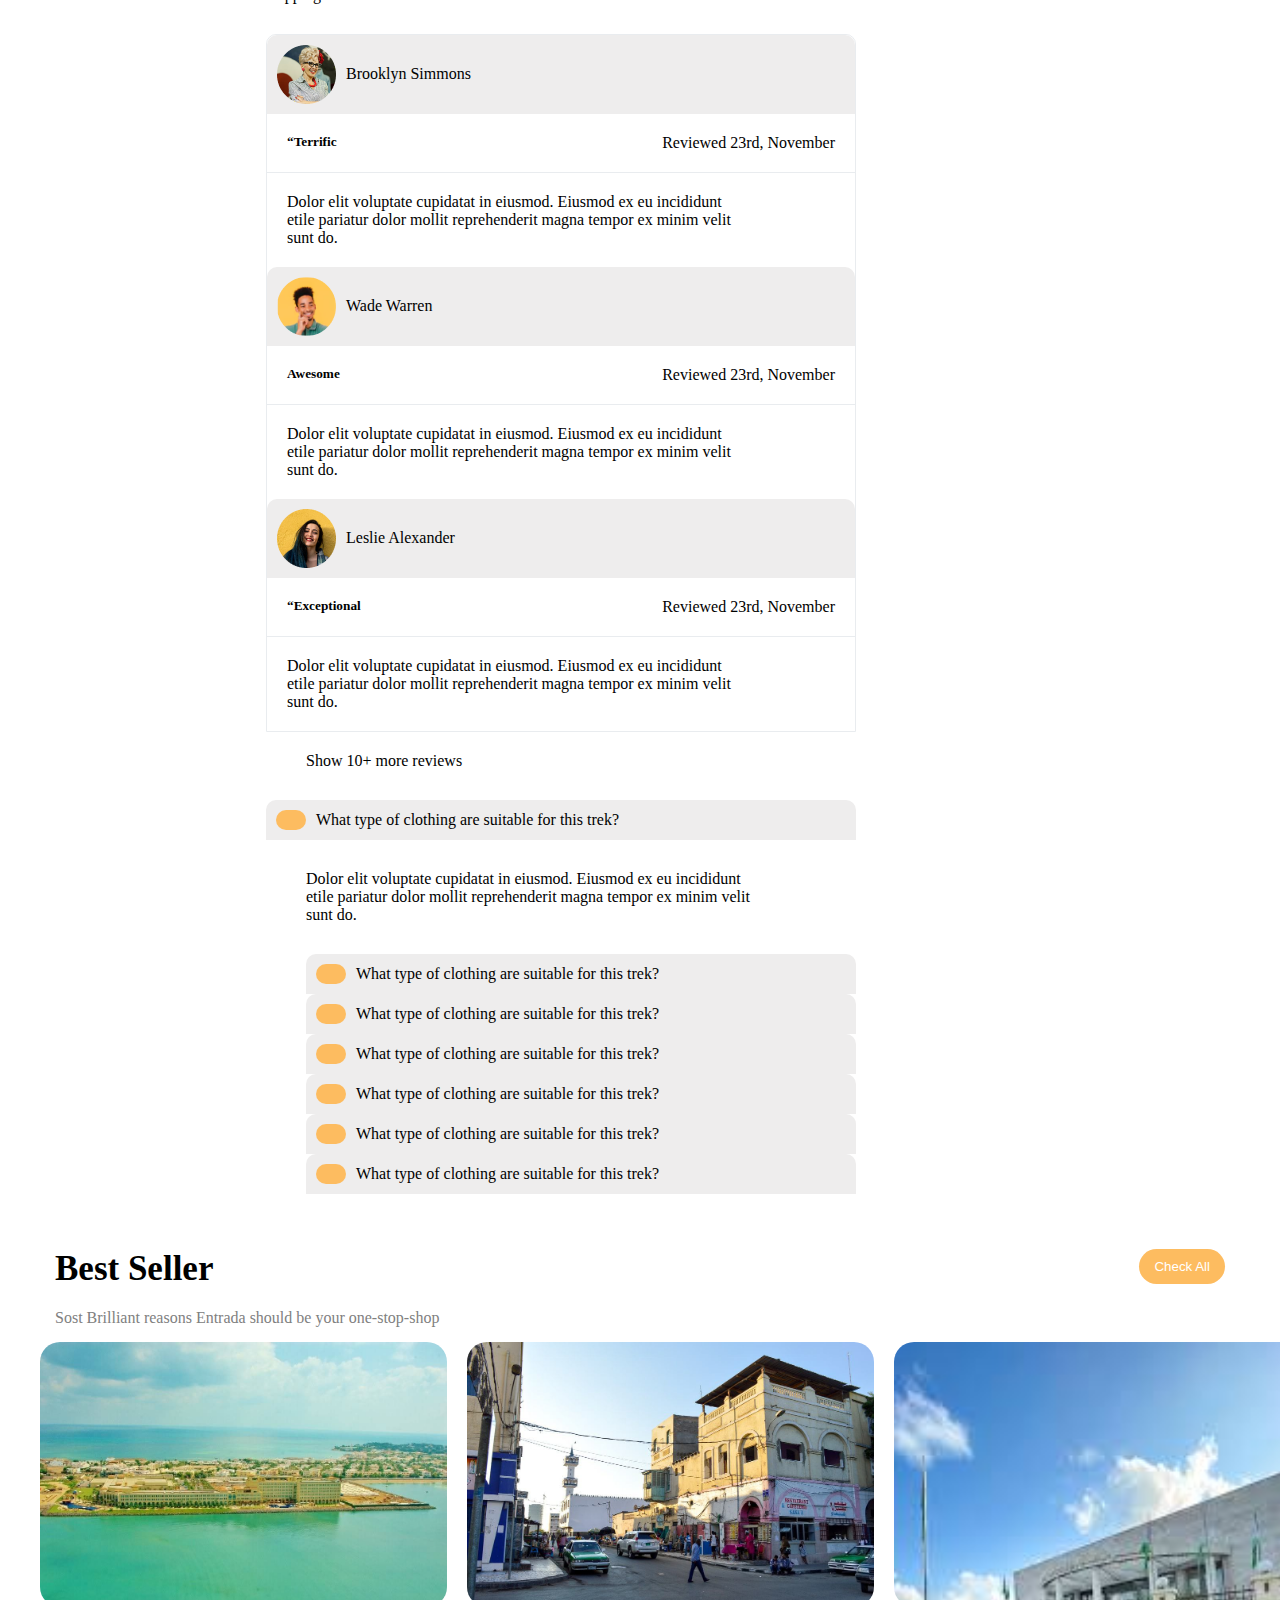
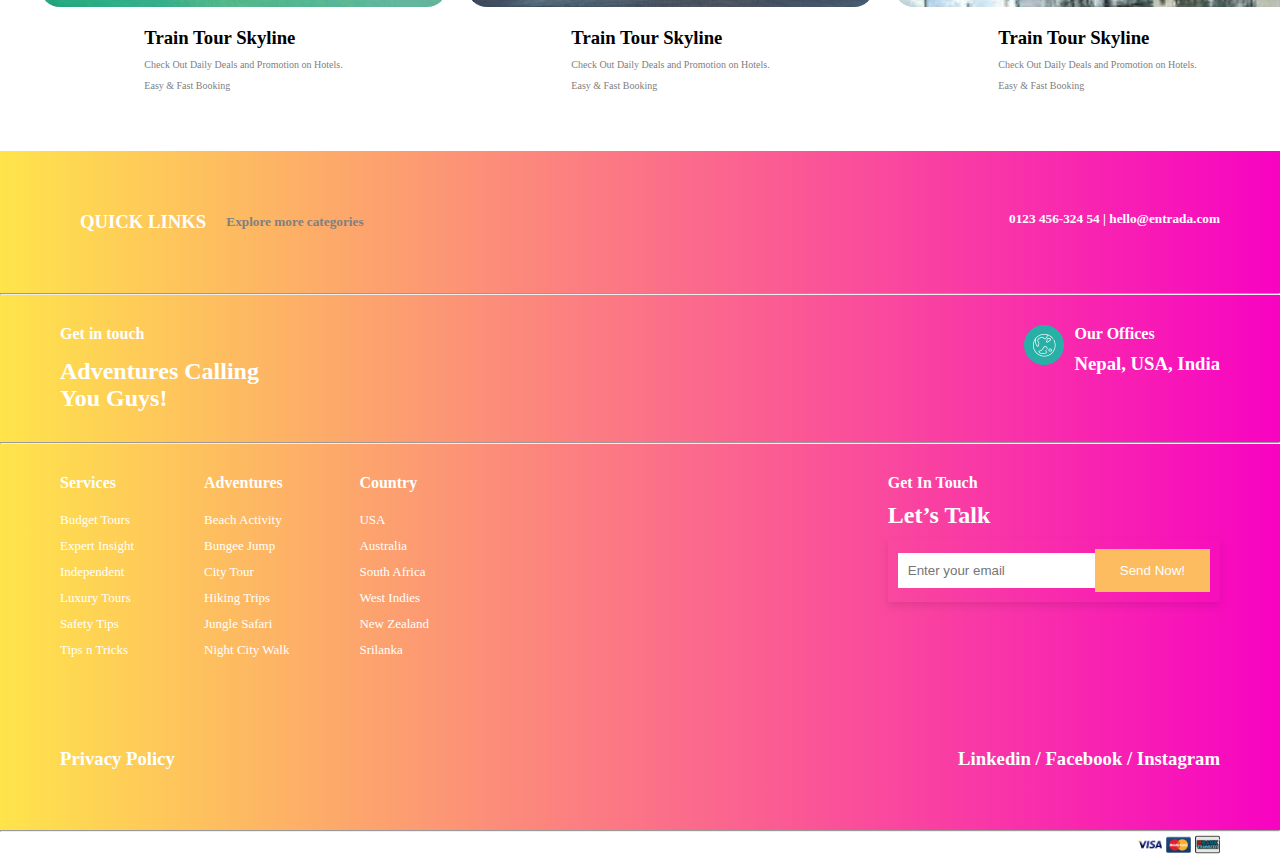
==== commit 65daf019: "add" ====
--- a/pages/detail.html
+++ b/pages/detail.html
@@ -104,7 +104,7 @@
           <div>
             <div class="sandy">
               <div class="portugal">
-                <p>Destination > Portugal > Laos</p>
+                <p class="text-grey">Destination > Portugal > Laos</p>
                 <h2>Sandy beach holiday in Lagos</h2>
                 <div class="star">
                   <i class="fa-solid fa-star"></i>
@@ -122,7 +122,7 @@
                 <li onclick="activateTab(this)">Itinerary</li>
                 <li onclick="activateTab(this)">Inclusions</li>
                 <li onclick="activateTab(this)"><a href="#day-1">Reviews</a></li>
-                <li onclick="activateTab(this)">FAQ</li>
+                <li onclick="activateTab(this)"><a href="#question">FAQ</a></li>
                 <li onclick="activateTab(this)">Essential Info</li>
               </ul>
             </div>
@@ -182,7 +182,7 @@
               </div>
             </div>
             <hr />
-            <div class="day-1"  >
+            <div class="day-1">
               <div class="icon">
                 <i class="fa-regular fa-map"></i>
               </div>
@@ -467,7 +467,7 @@
             <div class="more">
                   <p>Show 10+ more reviews</p>
             </div>
-            <div class="day-1" >
+            <div class="day-1" id="question">
                   <div class="icon">
                     <i class="fa-regular fa-circle-question"></i>
                   </div>
--- a/style/detail.css
+++ b/style/detail.css
@@ -14,6 +14,9 @@
   }
 
 
+  .active a {
+    color: #fdbc60;
+  }
 
 header {
     display: flex;
@@ -236,6 +239,11 @@
    padding: 10px 20px;
    margin-top: 15px;
    font-weight: bold;
+}
+.view ul li a {
+    text-decoration: none;
+    
+
 }
 .file {
     display: flex;
